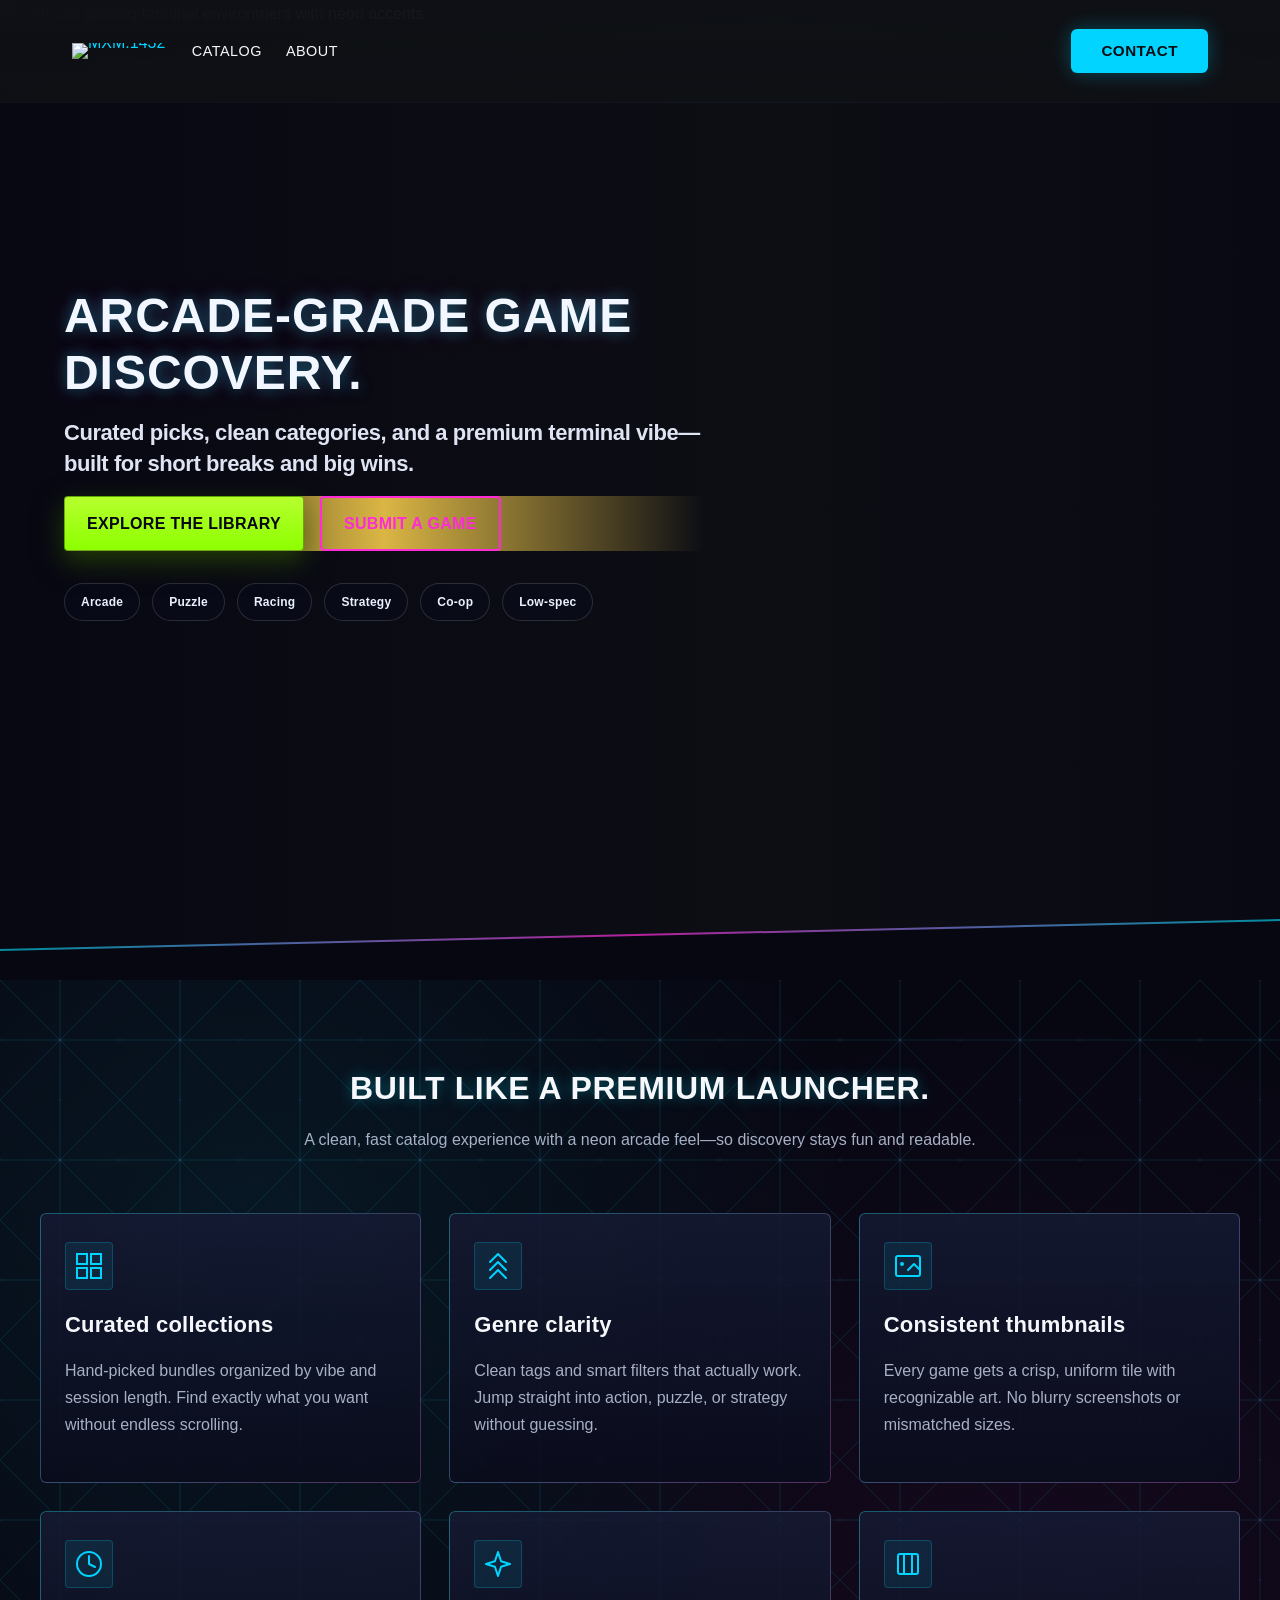
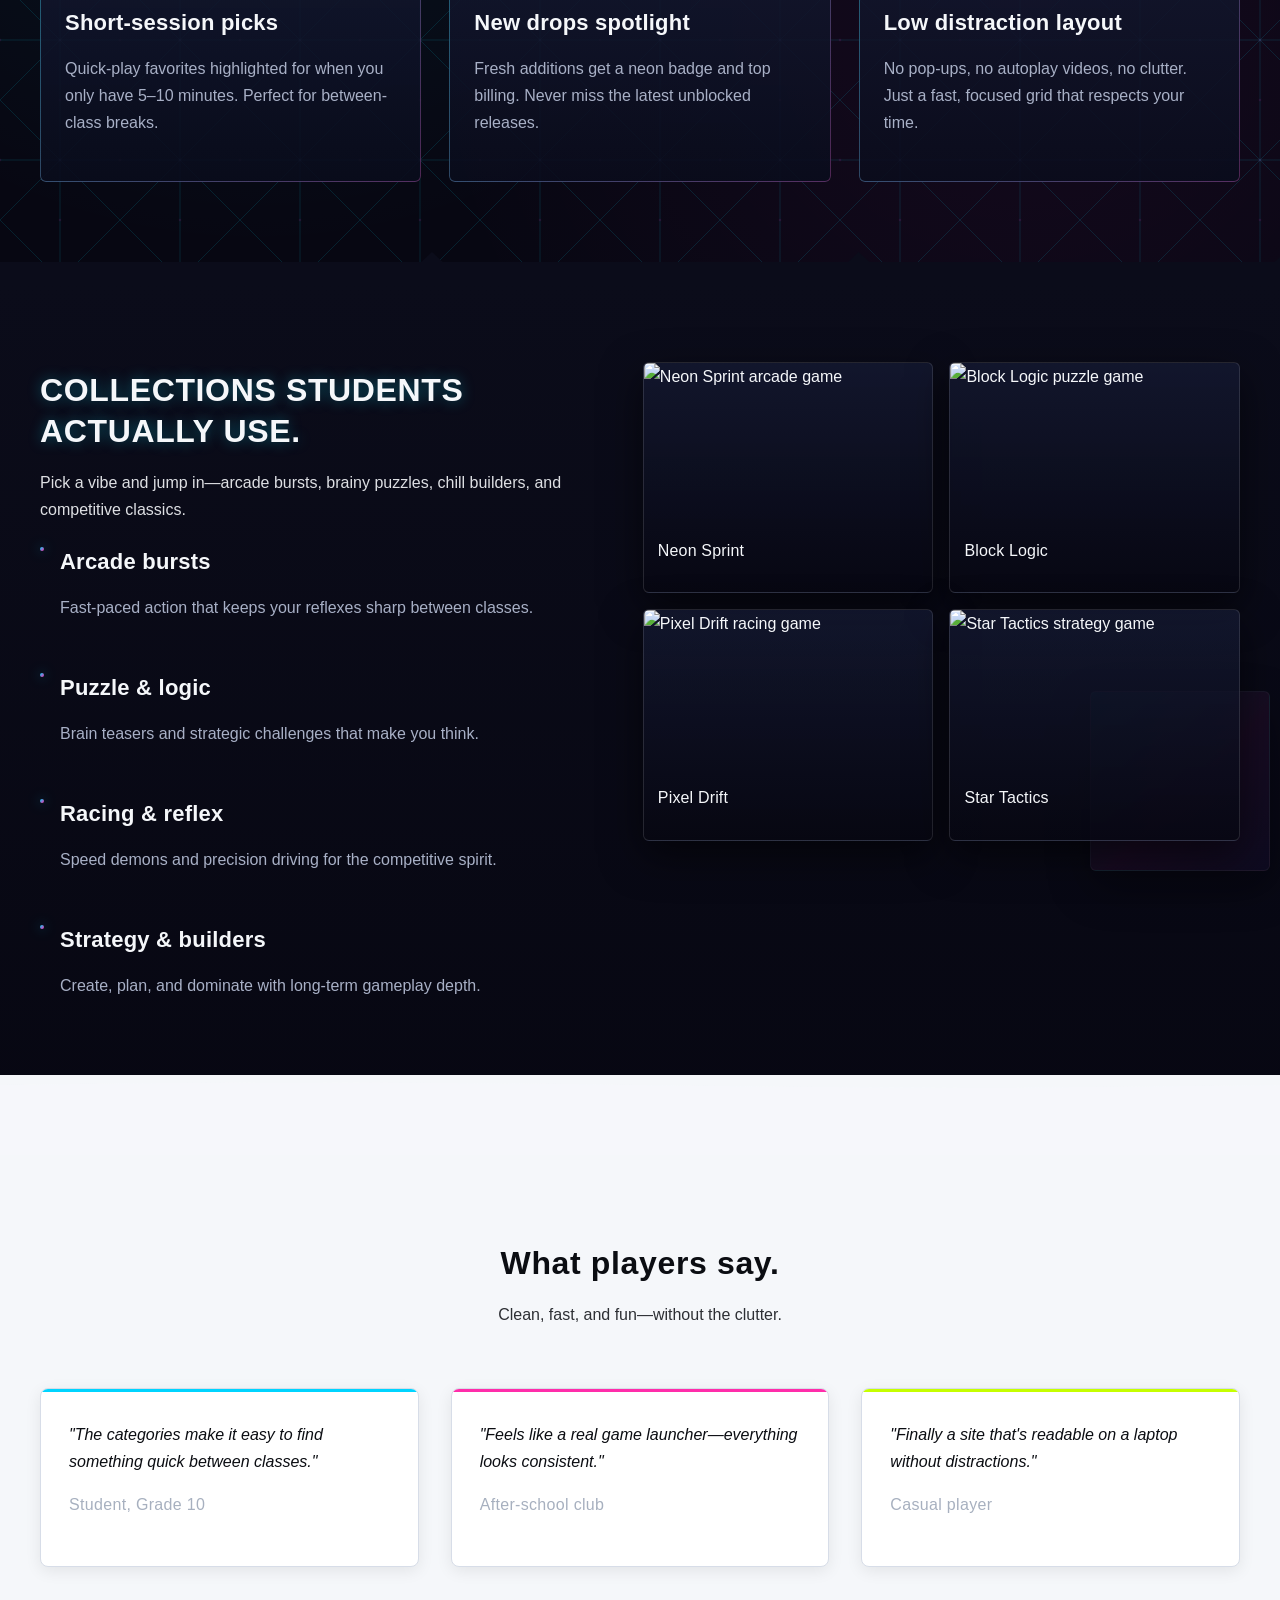
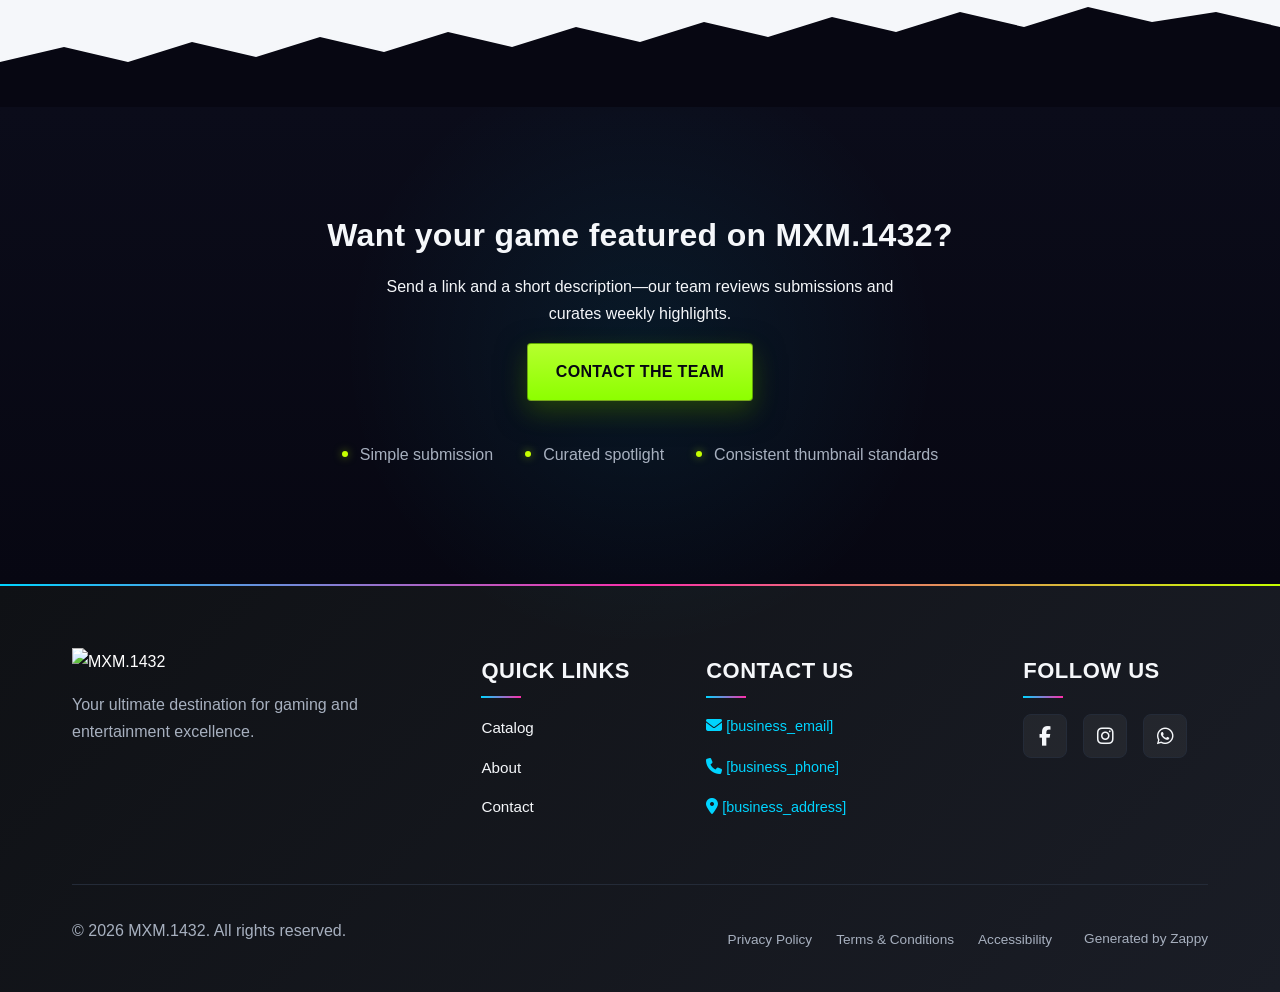
==== index.html @ d166d3c5 "Background sync: Progressive GitHub Sync" ====
<!DOCTYPE html>
<html lang="en" dir="ltr">
<head>
    <meta charset="UTF-8">
    <meta name="viewport" content="width=device-width, initial-scale=1.0">
    <meta name="robots" content="index, follow">
    <title>1000+ Unblocked Games for Students — MXM.1432</title>
    <meta name="description" content="Access 1000+ unblocked games at school with MXM.1432. Play instantly without restrictions. Perfect for students seeking entertainment during breaks.">
    <meta name="keywords" content="unblocked games, games for students, school games, federal student loans, students">
    
    <!-- Favicons -->
    <link rel="icon" type="image/x-icon" href="/assets/favicon.ico">
    <link rel="icon" type="image/png" sizes="16x16" href="/assets/favicon-16x16.png">
    <link rel="icon" type="image/png" sizes="32x32" href="/assets/favicon-32x32.png">
    <link rel="icon" type="image/png" sizes="48x48" href="/assets/favicon-48x48.png">
    <link rel="icon" type="image/png" sizes="192x192" href="/assets/favicon-192x192.png">
    <link rel="icon" type="image/png" sizes="512x512" href="/assets/favicon-512x512.png">
    <link rel="apple-touch-icon" href="/assets/apple-touch-icon.png">
    <!-- Zappy Analytics -->
<script>
(function() {
  'use strict';
  
  // Configuration
  var config = {
    websiteId: '45ce6a5c-c3c5-4c0c-b4a3-5d56dc00f430',
    apiUrl: 'https://api.zappy5.com/api/analytics/track',
    sessionDuration: 30 * 60 * 1000, // 30 minutes
    visitorDuration: 30 * 24 * 60 * 60 * 1000, // 30 days
    trackPageViews: true,
    trackClicks: true,
    trackFormSubmissions: true
  };
  
  // Generate or retrieve persistent visitor ID (30 days)
  function getVisitorId() {
    var visitorKey = 'zappy_visitor_' + config.websiteId;
    var visitor = null;
    
    try {
      visitor = localStorage.getItem(visitorKey);
      if (visitor) {
        var visitorData = JSON.parse(visitor);
        var now = Date.now();
        
        // Check if visitor ID is still valid (30 days)
        if (now - visitorData.created < config.visitorDuration) {
          // Update last seen timestamp
          visitorData.lastSeen = now;
          localStorage.setItem(visitorKey, JSON.stringify(visitorData));
          return visitorData.id;
        }
      }
    } catch (e) {
      console.warn('Zappy Analytics: LocalStorage not available');
    }
    
    // Generate new visitor ID
    var newVisitorId = 'zv_' + Date.now() + '_' + Math.random().toString(36).substr(2, 9);
    
    try {
      localStorage.setItem(visitorKey, JSON.stringify({
        id: newVisitorId,
        created: Date.now(),
        lastSeen: Date.now()
      }));
    } catch (e) {
      // Continue without local storage
    }
    
    return newVisitorId;
  }
  
  // Generate or retrieve session ID (30 minutes)
  function getSessionId() {
    var sessionKey = 'zappy_session_' + config.websiteId;
    var session = null;
    
    try {
      session = sessionStorage.getItem(sessionKey);
      if (session) {
        var sessionData = JSON.parse(session);
        var now = Date.now();
        
        // Check if session is still valid
        if (now - sessionData.timestamp < config.sessionDuration) {
          // Update timestamp
          sessionData.timestamp = now;
          sessionStorage.setItem(sessionKey, JSON.stringify(sessionData));
          return sessionData.id;
        }
      }
    } catch (e) {
      console.warn('Zappy Analytics: SessionStorage not available');
    }
    
    // Generate new session ID
    var newSessionId = 'zs_' + Date.now() + '_' + Math.random().toString(36).substr(2, 9);
    
    try {
      sessionStorage.setItem(sessionKey, JSON.stringify({
        id: newSessionId,
        timestamp: Date.now()
      }));
    } catch (e) {
      // Continue without session storage
    }
    
    return newSessionId;
  }
  
  var visitorId = getVisitorId();
  var sessionId = getSessionId();
  
  // Track an event
  function trackEvent(eventType, data) {
    data = data || {};
    
    var eventData = {
      website_id: config.websiteId,
      event_type: eventType,
      page_path: window.location.pathname,
      referrer: document.referrer || 'direct',
      visitor_id: visitorId,
      session_id: sessionId,
      metadata: data
    };
    
    // Use sendBeacon if available (better for page unload events)
    if (navigator.sendBeacon) {
      var blob = new Blob([JSON.stringify(eventData)], { type: 'application/json' });
      navigator.sendBeacon(config.apiUrl, blob);
    } else {
      // Fallback to fetch
      fetch(config.apiUrl, {
        method: 'POST',
        headers: {
          'Content-Type': 'application/json'
        },
        body: JSON.stringify(eventData),
        keepalive: true
      }).catch(function(error) {
        console.warn('Zappy Analytics: Failed to track event', error);
      });
    }
  }
  
  // Track page view
  if (config.trackPageViews) {
    trackEvent('pageview', {
      title: document.title,
      url: window.location.href
    });
  }
  
  // Track clicks on important elements
  if (config.trackClicks) {
    document.addEventListener('click', function(e) {
      var target = e.target;
      
      // Track button clicks (counted as actions)
      if (target.tagName === 'BUTTON' || target.closest('button')) {
        var button = target.tagName === 'BUTTON' ? target : target.closest('button');
        trackEvent('click', {
          element: 'button',
          text: button.textContent.trim().substring(0, 100),
          id: button.id || null,
          class: button.className || null
        });
      }
      
      // Track link clicks (navigation - not counted as actions)
      else if (target.tagName === 'A' || target.closest('a')) {
        var link = target.tagName === 'A' ? target : target.closest('a');
        trackEvent('navigation', {
          element: 'link',
          text: link.textContent.trim().substring(0, 100),
          href: link.href,
          external: link.hostname !== window.location.hostname
        });
      }
    }, true);
  }
  
  // Track form submissions
  if (config.trackFormSubmissions) {
    document.addEventListener('submit', function(e) {
      var form = e.target;
      
      trackEvent('form_submit', {
        form_id: form.id || null,
        form_name: form.name || null,
        form_action: form.action || null,
        form_method: form.method || 'GET'
      });
    }, true);
  }
  
  // Track time on page (send on page unload)
  var pageLoadTime = Date.now();
  
  window.addEventListener('beforeunload', function() {
    var timeOnPage = Math.floor((Date.now() - pageLoadTime) / 1000); // in seconds
    
    trackEvent('page_unload', {
      time_on_page: timeOnPage,
      page_path: window.location.pathname
    });
  });
  
  // Expose tracking function globally for custom events
  window.zappyAnalytics = {
    track: trackEvent,
    getVisitorId: function() { return visitorId; },
    getSessionId: function() { return sessionId; }
  };
  
})();
</script>
<!-- End Zappy Analytics -->
    <meta property="og:title" content="1000+ Unblocked Games for Students — MXM.1432">
  <meta property="og:description" content="Access 1000+ unblocked games at school with MXM.1432. Play instantly without restrictions. Perfect for students seeking entertainment during breaks.">
  <meta property="og:type" content="website">
  <meta property="og:locale" content="en_US">
  
  <meta name="twitter:card" content="summary_large_image">
  <meta name="twitter:title" content="1000+ Unblocked Games for Students — MXM.1432">
  <meta name="twitter:description" content="Access 1000+ unblocked games at school with MXM.1432. Play instantly without restrictions. Perfect for students seeking entertainment during breaks.">
  
  <link rel="stylesheet" href="https://cdnjs.cloudflare.com/ajax/libs/font-awesome/6.4.0/css/all.min.css">

    <!-- Favicons -->
    <link rel="icon" type="image/x-icon" href="/assets/favicon.ico">
    <link rel="icon" type="image/png" sizes="16x16" href="/assets/favicon-16x16.png">
    <link rel="icon" type="image/png" sizes="32x32" href="/assets/favicon-32x32.png">
    <link rel="icon" type="image/png" sizes="48x48" href="/assets/favicon-48x48.png">
    <link rel="icon" type="image/png" sizes="192x192" href="/assets/favicon-192x192.png">
    <link rel="icon" type="image/png" sizes="512x512" href="/assets/favicon-512x512.png">
    <link rel="apple-touch-icon" href="/assets/apple-touch-icon.png">
    <!-- Cookie Consent -->
    <link rel="stylesheet" href="https://cdn.jsdelivr.net/npm/vanilla-cookieconsent@3/dist/cookieconsent.css">
    <script src="https://cdn.jsdelivr.net/npm/vanilla-cookieconsent@3/dist/cookieconsent.umd.js"></script>
    <!-- Mickidum Accessibility Toolbar -->
    <script src="https://cdn.jsdelivr.net/gh/mickidum/acc_toolbar/acctoolbar/acctoolbar.min.js"></script>
    <link rel="stylesheet" href="/styles.css">

    <style id="zappy-dropdown-submenu-styles">
      /* ========== DESKTOP DROPDOWN SUBMENU STYLES ========== */
      /* Base styles for dropdown submenus - parent must be positioned */
      .nav-menu li:has(.sub-menu), nav li:has(.sub-menu), .navbar li:has(.sub-menu), #navMenu li:has(.sub-menu) { position: relative; }
      /* Submenu base - hidden by default */
      .nav-menu .sub-menu, nav .sub-menu, .navbar .sub-menu, #navMenu .sub-menu { display: block !important; position: absolute !important; top: 100%; left: 0; min-width: 220px; background: white; border-radius: 8px; box-shadow: 0 8px 25px rgba(0,0,0,0.15); padding: 8px 0; opacity: 0; visibility: hidden; transform: translateY(10px); transition: all 0.3s ease; z-index: 1000; list-style: none; pointer-events: none; }
      /* CRITICAL: Desktop hover styles to show dropdown */
      .nav-menu li:hover > .sub-menu, nav li:hover > .sub-menu, .navbar li:hover > .sub-menu, #navMenu li:hover > .sub-menu { opacity: 1 !important; visibility: visible !important; transform: translateY(0) !important; pointer-events: auto !important; }
      /* Submenu item styling */
      .sub-menu li { list-style: none; margin: 0; padding: 0; }
      .sub-menu a { display: block !important; padding: 10px 16px !important; color: #333 !important; font-weight: 500; text-decoration: none; white-space: nowrap; transition: background-color 0.2s; }
      .sub-menu a:hover { background-color: #f5f5f5; }
      /* RTL (Hebrew/Arabic) dropdown positioning */
      [dir="rtl"] .nav-menu .sub-menu, [dir="rtl"] nav .sub-menu, [dir="rtl"] .navbar .sub-menu, html[lang="he"] .nav-menu .sub-menu, html[lang="he"] nav .sub-menu, html[lang="he"] .navbar .sub-menu, html[lang="ar"] .nav-menu .sub-menu, html[lang="ar"] nav .sub-menu, html[lang="ar"] .navbar .sub-menu { left: auto !important; right: 0 !important; }
      /* Hide empty dropdown menus */
      .sub-menu:empty, .sub-menu:not(:has(li:not(.zappy-hidden-menu-item))), .sub-menu:not(:has(li)) { display: none !important; opacity: 0 !important; visibility: hidden !important; pointer-events: none !important; }
      /* Desktop: show submenu on Menu Group hover */
      li:has(.menu-group-title):hover > .sub-menu { opacity: 1 !important; visibility: visible !important; transform: translateY(0) !important; pointer-events: auto !important; }
      /* Menu Group title styling */
      .nav-menu > li > .menu-group-title, #navMenu > li > .menu-group-title { display: inline-block; padding: 0.5rem 1rem; cursor: default; user-select: none; }
      
      /* ========== MOBILE SUBMENU STYLES ========== */
      @media (max-width: 768px) {
        .nav-menu .sub-menu, nav .sub-menu, .navbar .sub-menu, #navMenu .sub-menu { position: static !important; transform: none !important; box-shadow: none !important; background: transparent !important; max-height: 0; overflow: hidden; opacity: 0; visibility: hidden; transition: max-height 0.3s ease, opacity 0.3s ease; padding: 0 !important; border-radius: 0 !important; }
        .sub-menu.mobile-expanded { max-height: 500px !important; opacity: 1 !important; visibility: visible !important; padding: 8px 0 8px 16px !important; }
        [dir="rtl"] .sub-menu.mobile-expanded, html[lang="he"] .sub-menu.mobile-expanded { padding: 8px 16px 8px 0 !important; }
        /* Disable hover behavior on mobile */
        .nav-menu li:hover > .sub-menu, nav li:hover > .sub-menu, .navbar li:hover > .sub-menu, #navMenu li:hover > .sub-menu { opacity: 0; visibility: hidden; pointer-events: none; }
        .nav-menu li > .sub-menu.mobile-expanded, nav li > .sub-menu.mobile-expanded, .navbar li > .sub-menu.mobile-expanded, #navMenu li > .sub-menu.mobile-expanded { opacity: 1 !important; visibility: visible !important; pointer-events: auto !important; }
        .nav-menu li:has(.sub-menu), nav li:has(.sub-menu), .navbar li:has(.sub-menu), #navMenu li:has(.sub-menu) { display: flex !important; flex-wrap: wrap !important; align-items: center !important; position: relative !important; min-height: 44px !important; }
        .nav-menu li:has(.sub-menu) > a, nav li:has(.sub-menu) > a, .navbar li:has(.sub-menu) > a, #navMenu li:has(.sub-menu) > a { flex: 1 !important; min-width: 0 !important; }
        .nav-menu li:has(.sub-menu) > .menu-group-title, nav li:has(.sub-menu) > .menu-group-title, .navbar li:has(.sub-menu) > .menu-group-title, #navMenu li:has(.sub-menu) > .menu-group-title { flex: 1 !important; min-width: 0 !important; padding: 0 !important; line-height: inherit !important; }
        .nav-menu li:has(.sub-menu) > .sub-menu, nav li:has(.sub-menu) > .sub-menu, .navbar li:has(.sub-menu) > .sub-menu, #navMenu li:has(.sub-menu) > .sub-menu { flex-basis: 100% !important; width: 100% !important; }
        .nav-menu li:has(.sub-menu) > a [class*="chevron"], .nav-menu li:has(.sub-menu) > a [class*="arrow"], .nav-menu li:has(.sub-menu) > a .fa-chevron-down, .nav-menu li:has(.sub-menu) > a .fa-angle-down, nav li:has(.sub-menu) > a [class*="chevron"], nav li:has(.sub-menu) > a [class*="arrow"], #navMenu li:has(.sub-menu) > a [class*="chevron"], #navMenu li:has(.sub-menu) > a [class*="arrow"] { display: none !important; visibility: hidden !important; }
        .mobile-submenu-toggle { display: flex !important; align-items: center !important; justify-content: center !important; width: 44px !important; height: auto !important; background: transparent !important; border: none !important; cursor: pointer !important; color: var(--text-dark) !important; position: static !important; flex-shrink: 0 !important; align-self: stretch !important; z-index: 2 !important; padding: 0 !important; margin: 0 !important; }
        .mobile-submenu-toggle::after { content: '' !important; width: 0 !important; height: 0 !important; border-left: 6px solid transparent !important; border-right: 6px solid transparent !important; border-top: 7px solid currentColor !important; transition: transform 0.3s ease !important; }
        .mobile-submenu-toggle.expanded::after { transform: rotate(180deg) !important; }
        .sub-menu a { padding: 10px 0 !important; display: block !important; color: var(--text-dark) !important; }
        .navbar .sub-menu li a, nav.navbar .sub-menu li a, .zappy-products-dropdown .sub-menu a { color: var(--text-dark) !important; }
      }
      @media (min-width: 769px) { .mobile-submenu-toggle { display: none !important; } }
    </style>

    <style id="zappy-widget-visibility">
      #mic-access-tool-general-button, .mic-access-tool-general-button,
      #mic-init-access-tool .mic-access-tool-general-button, #mic-init-access-tool #mic-access-tool-general-button,
      ._access-icon, #mic-access-tool-box, .mic-access-tool-box,
      #mic-init-access-tool #mic-access-tool-box, div[id*="mic-access-tool-box"], ._access-menu {
        display: none !important; visibility: hidden !important; opacity: 0 !important; pointer-events: none !important;
      }
    </style>
</head>
<body>

  <nav class="navbar">
  <button class="mobile-toggle" id="mobileToggle" aria-label="Menu">
    <svg class="hamburger-icon" width="24" height="24" viewbox="0 0 24 24" fill="none">
      <path d="M3 12h18M3 6h18M3 18h18" stroke="currentColor" stroke-width="2" stroke-linecap="round"></path>
    </svg>
    <svg class="close-icon" width="24" height="24" viewbox="0 0 24 24" fill="none" style="display:none;">
      <path d="M18 6L6 18M6 6l12 12" stroke="currentColor" stroke-width="2" stroke-linecap="round"></path>
    </svg>
  </button>
  
  <button class="phone-header-btn" aria-label="Call">
    <svg width="20" height="20" viewbox="0 0 24 24" fill="currentColor">
      <path d="M22 16.92v3a2 2 0 0 1-2.18 2 19.79 19.79 0 0 1-8.63-3.07 19.5 19.5 0 0 1-6-6 19.79 19.79 0 0 1-3.07-8.67A2 2 0 0 1 4.11 2h3a2 2 0 0 1 2 1.72 12.84 12.84 0 0 0 .7 2.81 2 2 0 0 1-.45 2.11L8.09 9.91a16 16 0 0 0 6 6l1.27-1.27a2 2 0 0 1 2.11-.45 12.84 12.84 0 0 0 2.81.7A2 2 0 0 1 22 16.92z"></path>
    </svg>
  </button>
  
  <div class="nav-container">
    <div class="nav-brand">
      <a href="/" class="logo-link">
        <img src="/assets/mxm-1432-gaming-entertainment-logo.webp" alt="MXM.1432" class="logo">
      </a>
    </div>
    
    <ul class="nav-menu" id="navMenu"><li><a href="/catalog">Catalog</a></li><li><a href="/about">About</a></li></ul>
    
    <div class="nav-cta-container">
      <a href="/contact" class="nav-cta-btn">Contact</a>
    </div>
  </div>
</nav>
  
  <main>
    <section class="home-hero-section" data-layout-spec="Home-hero" data-hero-type="fullscreen-scrim">
  <div class="home-hero-section__bg-wrapper">
    <img data-hero-bg="true" data-placeholder="home-hero-bg" data-context="Cinematic near-black gaming room with neon terminal glow, subtle floating particles, depth-of-field blur, premium game launcher aesthetic, cyan and magenta accent lighting, moody atmospheric lighting, professional photography, high-end gaming setup in background" data-preserve-bg="0" width="1920" height="1080" src="/assets/site-home-hero-bg.webp" alt="Premium gaming terminal environment with neon accents" class="home-hero-section__bg-image">
    <div class="home-hero-section__scrim" aria-hidden="true"></div>
  </div>
  
  <div class="home-hero-section__content-wrapper">
    <div class="home-hero-section__overlay-group">
      <h1 class="home-hero-section__title">Arcade-grade game discovery.</h1>
      <h3 class="home-hero-section__subtitle">Curated picks, clean categories, and a premium terminal vibe—built for short breaks and big wins.</h3>
      
      <div class="home-hero-section__cta-row">
        <a href="/catalog" class="home-hero-section__btn home-hero-section__btn--primary">Explore the Library</a>
        <a href="/contact" class="home-hero-section__btn home-hero-section__btn--secondary">Submit a Game</a>
      </div>
      
      <div class="home-hero-section__chips-row">
        <span class="home-hero-section__chip">Arcade</span>
        <span class="home-hero-section__chip">Puzzle</span>
        <span class="home-hero-section__chip">Racing</span>
        <span class="home-hero-section__chip">Strategy</span>
        <span class="home-hero-section__chip">Co-op</span>
        <span class="home-hero-section__chip">Low-spec</span>
      </div>
    </div>
  </div>
  
  <div class="home-hero-section__divider-wrapper">
    <svg data-no-icon-edit="true" aria-hidden="true" viewbox="0 0 1200 80" preserveaspectratio="none" xmlns="http://www.w3.org/2000/svg">
      <defs>
        <linearGradient id="home-hero-scanline-gradient" x1="0%" y1="0%" x2="100%" y2="0%">
          <stop offset="0%" style="stop-color:#00E5FF;stop-opacity:0.6"></stop>
          <stop offset="50%" style="stop-color:#FF2BD6;stop-opacity:0.7"></stop>
          <stop offset="100%" style="stop-color:#00E5FF;stop-opacity:0.6"></stop>
        </linearGradient>
      </defs>
      <path d="M0,80 L0,50 L1200,20 L1200,80 Z" fill="#070712"></path>
      <path d="M0,50 L1200,20" stroke="url(#home-hero-scanline-gradient)" stroke-width="2" fill="#070712"></path>
    </svg>
  </div>
</section>

<section class="home-features-section" data-layout-spec="Home-features">
  <div class="home-features-container">
    <div class="home-features-intro">
      <h2>Built like a premium launcher.</h2>
      <p>A clean, fast catalog experience with a neon arcade feel—so discovery stays fun and readable.</p>
    </div>
    <div class="home-features-grid">
      <article class="home-features-card">
        <div class="home-features-icon-wrapper">
          <svg data-element-type="icon" data-icon-type="svg" width="32" height="32" viewbox="0 0 32 32" fill="none" xmlns="http://www.w3.org/2000/svg">
            <rect x="4" y="4" width="10" height="10" stroke="currentColor" stroke-width="2" fill="none"></rect>
            <rect x="18" y="4" width="10" height="10" stroke="currentColor" stroke-width="2" fill="none"></rect>
            <rect x="4" y="18" width="10" height="10" stroke="currentColor" stroke-width="2" fill="none"></rect>
            <rect x="18" y="18" width="10" height="10" stroke="currentColor" stroke-width="2" fill="none"></rect>
          </svg>
        </div>
        <h3>Curated collections</h3>
        <p>Hand-picked bundles organized by vibe and session length. Find exactly what you want without endless scrolling.</p>
      </article>
      <article class="home-features-card">
        <div class="home-features-icon-wrapper">
          <svg data-element-type="icon" data-icon-type="svg" width="32" height="32" viewbox="0 0 32 32" fill="none" xmlns="http://www.w3.org/2000/svg">
            <path d="M8 12L16 4L24 12" stroke="currentColor" stroke-width="2" stroke-linecap="round" stroke-linejoin="round" fill="none"></path>
            <path d="M8 20L16 12L24 20" stroke="currentColor" stroke-width="2" stroke-linecap="round" stroke-linejoin="round" fill="none"></path>
            <path d="M8 28L16 20L24 28" stroke="currentColor" stroke-width="2" stroke-linecap="round" stroke-linejoin="round" fill="none"></path>
          </svg>
        </div>
        <h3>Genre clarity</h3>
        <p>Clean tags and smart filters that actually work. Jump straight into action, puzzle, or strategy without guessing.</p>
      </article>
      <article class="home-features-card">
        <div class="home-features-icon-wrapper">
          <svg data-element-type="icon" data-icon-type="svg" width="32" height="32" viewbox="0 0 32 32" fill="none" xmlns="http://www.w3.org/2000/svg">
            <rect x="4" y="6" width="24" height="20" rx="2" stroke="currentColor" stroke-width="2" fill="none"></rect>
            <circle cx="10" cy="14" r="2" fill="currentColor"></circle>
            <path d="M28 20L22 14L16 20" stroke="currentColor" stroke-width="2" stroke-linecap="round" stroke-linejoin="round" fill="none"></path>
          </svg>
        </div>
        <h3>Consistent thumbnails</h3>
        <p>Every game gets a crisp, uniform tile with recognizable art. No blurry screenshots or mismatched sizes.</p>
      </article>
      <article class="home-features-card">
        <div class="home-features-icon-wrapper">
          <svg data-element-type="icon" data-icon-type="svg" width="32" height="32" viewbox="0 0 32 32" fill="none" xmlns="http://www.w3.org/2000/svg">
            <circle cx="16" cy="16" r="12" stroke="currentColor" stroke-width="2" fill="none"></circle>
            <path d="M16 8V16L22 19" stroke="currentColor" stroke-width="2" stroke-linecap="round" stroke-linejoin="round"></path>
          </svg>
        </div>
        <h3>Short-session picks</h3>
        <p>Quick-play favorites highlighted for when you only have 5–10 minutes. Perfect for between-class breaks.</p>
      </article>
      <article class="home-features-card">
        <div class="home-features-icon-wrapper">
          <svg data-element-type="icon" data-icon-type="svg" width="32" height="32" viewbox="0 0 32 32" fill="none" xmlns="http://www.w3.org/2000/svg">
            <path d="M16 4L19.09 13.26L28 16L19.09 18.74L16 28L12.91 18.74L4 16L12.91 13.26L16 4Z" stroke="currentColor" stroke-width="2" stroke-linejoin="round" fill="none"></path>
          </svg>
        </div>
        <h3>New drops spotlight</h3>
        <p>Fresh additions get a neon badge and top billing. Never miss the latest unblocked releases.</p>
      </article>
      <article class="home-features-card">
        <div class="home-features-icon-wrapper">
          <svg data-element-type="icon" data-icon-type="svg" width="32" height="32" viewbox="0 0 32 32" fill="none" xmlns="http://www.w3.org/2000/svg">
            <rect x="6" y="6" width="20" height="20" rx="2" stroke="currentColor" stroke-width="2" fill="none"></rect>
            <path d="M12 6V26" stroke="currentColor" stroke-width="2"></path>
            <path d="M20 6V26" stroke="currentColor" stroke-width="2"></path>
          </svg>
        </div>
        <h3>Low distraction layout</h3>
        <p>No pop-ups, no autoplay videos, no clutter. Just a fast, focused grid that respects your time.</p>
      </article>
    </div>
  </div>
  <div class="home-features-divider-wrapper">
    <svg data-no-icon-edit="true" aria-hidden="true" viewbox="0 0 1200 40" preserveaspectratio="none" xmlns="http://www.w3.org/2000/svg">
      <path d="M0,40 L0,20 L395,20 L405,10 L415,20 L795,20 L805,10 L815,20 L1195,20 L1200,15 L1200,40 Z" fill="#0B0C1A"></path>
    </svg>
  </div>
</section>

<section class="home-showcase-section" data-layout-spec="Home-showcase">
  <div class="showcase-container">
    <div class="showcase-content">
      <h2>Collections students actually use.</h2>
      <p class="showcase-intro">Pick a vibe and jump in—arcade bursts, brainy puzzles, chill builders, and competitive classics.</p>
      
      <div class="category-list">
        <div class="category-item">
          <h3>Arcade bursts</h3>
          <p>Fast-paced action that keeps your reflexes sharp between classes.</p>
        </div>
        <div class="category-item">
          <h3>Puzzle &amp; logic</h3>
          <p>Brain teasers and strategic challenges that make you think.</p>
        </div>
        <div class="category-item">
          <h3>Racing &amp; reflex</h3>
          <p>Speed demons and precision driving for the competitive spirit.</p>
        </div>
        <div class="category-item">
          <h3>Strategy &amp; builders</h3>
          <p>Create, plan, and dominate with long-term gameplay depth.</p>
        </div>
      </div>
    </div>
    
    <div class="showcase-media">
      <div class="game-grid">
        <div class="game-tile">
          <img data-placeholder="home-showcase-image-1" data-context="Vibrant neon arcade game screenshot with bright cyan and magenta colors, fast-paced action scene with glowing trails and particle effects, futuristic gaming aesthetic for students" width="600" height="338" src="/assets/site-home-showcase-image-1.webp" alt="Neon Sprint arcade game">
          <p class="game-caption">Neon Sprint</p>
        </div>
        <div class="game-tile">
          <img data-placeholder="home-showcase-image-2" data-context="Colorful puzzle game interface with geometric blocks and glowing edges, clean minimal design with bright neon accents, logic-based gaming screenshot for students" width="600" height="338" src="/assets/site-home-showcase-image-2.webp" alt="Block Logic puzzle game">
          <p class="game-caption">Block Logic</p>
        </div>
        <div class="game-tile">
          <img data-placeholder="home-showcase-image-3" data-context="High-speed racing game with pixelated retro aesthetic, neon track with motion blur effects, futuristic vehicles with glowing trails for student gamers" width="600" height="338" src="/assets/site-home-showcase-image-3.webp" alt="Pixel Drift racing game">
          <p class="game-caption">Pixel Drift</p>
        </div>
        <div class="game-tile">
          <img data-placeholder="home-showcase-image-4" data-context="Space strategy game with glowing star map interface, tactical grid with neon highlights, sci-fi command center aesthetic for student strategy gamers" width="600" height="338" src="/assets/site-home-showcase-image-4.webp" alt="Star Tactics strategy game">
          <p class="game-caption">Star Tactics</p>
        </div>
      </div>
      <div class="backplate-tile"></div>
    </div>
  </div>
  
  <div class="showcase-divider-wrapper">
    <svg data-no-icon-edit="true" aria-hidden="true" viewbox="0 0 1200 80" preserveaspectratio="none" xmlns="http://www.w3.org/2000/svg">
      <defs>
        <linearGradient id="showcase-divider-gradient" x1="0%" y1="0%" x2="0%" y2="100%">
          <stop offset="0%" style="stop-color:#0B0C1A;stop-opacity:1"></stop>
          <stop offset="100%" style="stop-color:#F5F7FA;stop-opacity:1"></stop>
        </linearGradient>
      </defs>
      <path d="M0,80 L0,0 L1200,0 L1200,80 Z" fill="var(--bg-light)"></path>
      <path d="M0,80 L0,10 Q300,5 600,10 T1200,10 L1200,80 Z" fill="var(--bg-light)" opacity="0.15"></path>
    </svg>
  </div>
</section>

<section class="home-testimonials-section" data-layout-spec="Home-testimonials">
  <div class="home-testimonials-container">
    <div class="home-testimonials-header">
      <h2>What players say.</h2>
      <p>Clean, fast, and fun—without the clutter.</p>
    </div>
    <div class="home-testimonials-grid">
      <div class="home-testimonials-card">
        <div class="home-testimonials-card-accent"></div>
        <p class="home-testimonials-quote">"The categories make it easy to find something quick between classes."</p>
        <p class="home-testimonials-attribution">Student, Grade 10</p>
      </div>
      <div class="home-testimonials-card">
        <div class="home-testimonials-card-accent"></div>
        <p class="home-testimonials-quote">"Feels like a real game launcher—everything looks consistent."</p>
        <p class="home-testimonials-attribution">After-school club</p>
      </div>
      <div class="home-testimonials-card">
        <div class="home-testimonials-card-accent"></div>
        <p class="home-testimonials-quote">"Finally a site that's readable on a laptop without distractions."</p>
        <p class="home-testimonials-attribution">Casual player</p>
      </div>
    </div>
  </div>
  <div class="home-testimonials-divider-wrapper">
    <svg data-no-icon-edit="true" aria-hidden="true" viewbox="0 0 1200 100" preserveaspectratio="none" xmlns="http://www.w3.org/2000/svg">
      <path d="M0,100 L0,55 L60,40 L120,55 L180,35 L240,50 L300,30 L360,45 L420,25 L480,40 L540,20 L600,35 L660,15 L720,30 L780,10 L840,25 L900,5 L960,20 L1020,0 L1080,15 L1140,5 L1200,20 L1200,100 Z" fill="#070712"></path>
    </svg>
  </div>
</section>

<section class="home-cta-section" data-layout-spec="Home-cta">
  <div class="home-cta-container">
    <div class="home-cta-content">
      <h2 class="home-cta-title">Want your game featured on MXM.1432?</h2>
      <p class="home-cta-description">Send a link and a short description—our team reviews submissions and curates weekly highlights.</p>
      <a href="/contact" class="home-cta-button btn-primary">Contact the Team</a>
      <div class="home-cta-trust">
        <p class="home-cta-trust-item">Simple submission</p>
        <p class="home-cta-trust-item">Curated spotlight</p>
        <p class="home-cta-trust-item">Consistent thumbnail standards</p>
      </div>
    </div>
    <div class="home-cta-glow" aria-hidden="true"></div>
  </div>
</section>
  </main>
  
  <footer class="site-footer">
  <div class="footer-container">
    <div class="footer-top">
      <div class="footer-column footer-brand">
        <img src="/assets/mxm-1432-gaming-entertainment-logo.webp" alt="MXM.1432" class="logo">
        <p class="footer-tagline">Your ultimate destination for gaming and entertainment excellence.</p>
      </div>
      
      <div class="footer-column footer-links">
        <h3 class="footer-heading">Quick Links</h3>
        <ul class="footer-nav">
          <li><a href="/catalog">Catalog</a></li>
          <li><a href="/about">About</a></li>
          <li><a href="/contact">Contact</a></li>
        </ul>
      </div>
      
      <div class="footer-column footer-contact">
        <h3 class="footer-heading">Contact Us</h3>
        <ul class="contact-list">
          <li><a href="/"><i class="fas fa-envelope"></i> <span>[business_email]</span></a></li>
          <li><a href="/"><i class="fas fa-phone"></i> <span>[business_phone]</span></a></li>
          <li><a href="/"><i class="fas fa-map-marker-alt"></i> <span>[business_address]</span></a></li>
        </ul>
      </div>
      
      <div class="footer-column footer-social">
        <h3 class="footer-heading">Follow Us</h3>
        <div class="social-links">
          <a href="[facebook_handle]" aria-label="Facebook"><i class="fab fa-facebook-f"></i></a>
          <a href="[instagram_handle]" aria-label="Instagram"><i class="fab fa-instagram"></i></a>
          <a href="[whatsapp_handle]" aria-label="WhatsApp"><i class="fab fa-whatsapp"></i></a>
        </div>
      </div>
    </div>
    
    <div class="footer-bottom">
      <div class="footer-bottom-left">
        <p class="copyright">© 2026 MXM.1432. All rights reserved.</p>
      </div>
      <div class="footer-bottom-right">
        <ul class="legal-links">
          <li><a href="/privacy">Privacy Policy</a></li>
          <li><a href="/terms">Terms &amp; Conditions</a></li>
          <li><a href="/accessibility">Accessibility</a></li>
        </ul>
        <a href="https://zappy5.com" target="_blank" class="zappy-attribution">Generated by Zappy</a>
      </div>
    </div>
  </div>
</footer>
  
  <a href="https://wa.me/[whatsapp_handle]" class="whatsapp-float" aria-label="WhatsApp">
    <i class="fab fa-whatsapp"></i>
  </a>
  
  <div data-integration="accessibility:toolbar"></div>

    <script src="/script.js"></script>

    <script id="zappy-mobile-submenu-script">
    (function() {
      function initMobileSubmenuToggles() {
        if (window.innerWidth > 768) {
          document.querySelectorAll('.mobile-submenu-toggle').forEach(function(btn) { btn.remove(); });
          document.querySelectorAll('.sub-menu.mobile-expanded').forEach(function(menu) { menu.classList.remove('mobile-expanded'); });
          return;
        }
        var items = document.querySelectorAll('.nav-menu li:has(.sub-menu), nav li:has(.sub-menu), .navbar li:has(.sub-menu), #navMenu li:has(.sub-menu)');
        items.forEach(function(li) {
          if (li.querySelector('.mobile-submenu-toggle')) return;
          var submenu = li.querySelector('.sub-menu');
          var parentLink = li.querySelector(':scope > a');
          if (!submenu || !parentLink) return;
          var toggleBtn = document.createElement('button');
          toggleBtn.className = 'mobile-submenu-toggle';
          toggleBtn.setAttribute('aria-label', 'Toggle submenu');
          toggleBtn.setAttribute('type', 'button');
          parentLink.insertAdjacentElement('afterend', toggleBtn);
          toggleBtn.addEventListener('click', function(e) {
            e.preventDefault(); e.stopPropagation();
            document.querySelectorAll('.sub-menu.mobile-expanded').forEach(function(menu) {
              if (menu !== submenu) { menu.classList.remove('mobile-expanded'); var t = menu.parentElement.querySelector('.mobile-submenu-toggle'); if(t) t.classList.remove('expanded'); }
            });
            submenu.classList.toggle('mobile-expanded');
            toggleBtn.classList.toggle('expanded');
          });
        });
      }
      if (document.readyState === 'loading') { document.addEventListener('DOMContentLoaded', initMobileSubmenuToggles); }
      else { initMobileSubmenuToggles(); }
      var resizeTimer; window.addEventListener('resize', function() { clearTimeout(resizeTimer); resizeTimer = setTimeout(initMobileSubmenuToggles, 250); });
      // Re-initialize when mobile menu becomes visible (MutationObserver)
      var observer = new MutationObserver(function(mutations) {
        mutations.forEach(function(mutation) {
          if (mutation.type === 'attributes') {
            var target = mutation.target;
            if (target.classList && (target.classList.contains('active') || target.classList.contains('open'))) {
              setTimeout(initMobileSubmenuToggles, 100);
            }
          }
        });
      });
      setTimeout(function() {
        document.querySelectorAll('.mobile-menu, .nav-menu, #navMenu, nav').forEach(function(menu) {
          observer.observe(menu, { attributes: true, attributeFilter: ['class', 'style'] });
        });
      }, 500);
    })();
    </script>

    <script id="zappy-navbar-scroll-effect">
    (function(){
      var nb=document.querySelector('nav.navbar,.navbar:not(.zappy-catalog-menu)');
      var cm=document.querySelector('.zappy-catalog-menu,#zappy-catalog-menu');
      if(!nb)return;
      var fb='rgba(15,17,21,0.85)';
      var th=60;
      var rs=getComputedStyle(document.documentElement);
      var td=rs.getPropertyValue('--text-dark').trim()||'#1a1a1a';
      var tl=rs.getPropertyValue('--text-light').trim()||'#ffffff';
      var st=false?td:tl;
      nb.style.transition='background 0.3s ease,backdrop-filter 0.3s ease,-webkit-backdrop-filter 0.3s ease,box-shadow 0.3s ease';
      if(cm)cm.style.transition='background 0.3s ease,backdrop-filter 0.3s ease,-webkit-backdrop-filter 0.3s ease';
      var neSel='a,.navbar-brand,.navbar-brand a,.dropdown-toggle,.mobile-toggle,.phone-header-btn,.mobile-hamburger-btn,.mobile-close-btn,.mobile-submenu-toggle,.nav-link';
      var skipCls=['cart-link','login-link','nav-search-toggle','search-toggle'];
      function sTC(c,clr){var els=c.querySelectorAll(neSel);for(var i=0;i<els.length;i++){var sk=false;for(var j=0;j<skipCls.length;j++){if(els[i].classList.contains(skipCls[j])){sk=true;break;}}if(!sk)els[i].style.setProperty('color',clr,'important');}}
      function cTC(c){var els=c.querySelectorAll(neSel);for(var i=0;i<els.length;i++)els[i].style.removeProperty('color');}
      function applyScrolled(){
        nb.classList.add('scrolled');nb.style.setProperty('--frosted-text',st);
        nb.style.setProperty('background-image','none','important');
        nb.style.backdropFilter='blur(12px)';nb.style.webkitBackdropFilter='blur(12px)';nb.style.boxShadow='0 2px 16px rgba(0,0,0,0.12)';
        sTC(nb,st);
        if(window.innerWidth>768){nb.style.setProperty('background-color',fb,'important');}
        if(cm){cm.classList.add('scrolled');cm.style.setProperty('background',fb,'important');cm.style.setProperty('backdrop-filter','blur(12px)','important');cm.style.setProperty('-webkit-backdrop-filter','blur(12px)','important');sTC(cm,st);}
      }
      function onS(){
        if(window.innerWidth<=768){nb.classList.remove('scrolled');cTC(nb);if(cm){cm.classList.remove('scrolled');cTC(cm);}return;}
        var y=window.scrollY||window.pageYOffset;
        if(y>th){
          nb.classList.add('scrolled');nb.style.setProperty('background-color',fb,'important');nb.style.setProperty('background-image','none','important');
          nb.style.setProperty('--frosted-text',st);nb.style.backdropFilter='blur(12px)';nb.style.webkitBackdropFilter='blur(12px)';nb.style.boxShadow='0 2px 16px rgba(0,0,0,0.12)';
          sTC(nb,st);
          if(cm){cm.classList.add('scrolled');cm.style.setProperty('background',fb,'important');cm.style.setProperty('backdrop-filter','blur(12px)','important');cm.style.setProperty('-webkit-backdrop-filter','blur(12px)','important');sTC(cm,st);}
        }else{
          nb.classList.remove('scrolled');nb.style.setProperty('background-color','transparent','important');nb.style.removeProperty('background-image');
          nb.style.removeProperty('--frosted-text');nb.style.backdropFilter='none';nb.style.webkitBackdropFilter='none';nb.style.boxShadow='none';
          cTC(nb);
          if(cm){cm.classList.remove('scrolled');cm.style.setProperty('background','transparent','important');cm.style.setProperty('backdrop-filter','none','important');cm.style.setProperty('-webkit-backdrop-filter','none','important');cTC(cm);}
        }
      }
      function sLum(rv,gv,bv){rv/=255;gv/=255;bv/=255;rv=rv<=0.03928?rv/12.92:Math.pow((rv+0.055)/1.055,2.4);gv=gv<=0.03928?gv/12.92:Math.pow((gv+0.055)/1.055,2.4);bv=bv<=0.03928?bv/12.92:Math.pow((bv+0.055)/1.055,2.4);return 0.2126*rv+0.7152*gv+0.0722*bv;}
      window.addEventListener('scroll',onS,{passive:true});
      window.addEventListener('resize',onS,{passive:true});
      onS();
      var heroEl=document.querySelector('section[class*="hero"],[data-hero-type],main>section:first-child');
      var hasDH=false;
      if(heroEl){var hCs=getComputedStyle(heroEl);var hBI=hCs.backgroundImage;if(hBI&&hBI!=='none'){if(hBI.indexOf('url(')!==-1){var hM2=hCs.backgroundColor.match(/\d+/g);if(hM2&&hM2.length>=3){hasDH=sLum(parseInt(hM2[0]),parseInt(hM2[1]),parseInt(hM2[2]))<0.4;}else{hasDH=true;}}else if(hBI.indexOf('gradient')!==-1){var cM=hBI.match(/rgba?\(\s*(\d+)\s*,\s*(\d+)\s*,\s*(\d+)/g);if(cM&&cM.length>0){var tLm=0;for(var ci=0;ci<cM.length;ci++){var pts=cM[ci].match(/\d+/g);tLm+=sLum(parseInt(pts[0]),parseInt(pts[1]),parseInt(pts[2]));}hasDH=(tLm/cM.length)<0.4;}else{hasDH=true;}}else{hasDH=true;}}else{var hM=hCs.backgroundColor.match(/\d+/g);if(hM&&hM.length>=3){hasDH=sLum(parseInt(hM[0]),parseInt(hM[1]),parseInt(hM[2]))<0.4;}}}
      if(!hasDH){window.removeEventListener('scroll',onS);window.removeEventListener('resize',onS);applyScrolled();}
    })();
    </script>
</body>
</html>
---- styles.css ----
/* Self-hosted fonts (Inter + Rubik for multi-language support) */

/* Inter font (English / LTR languages) */
@font-face {
  font-family: 'Inter';
  font-style: normal;
  font-weight: 400;
  font-display: swap;
  src: url('assets/fonts/Inter-Regular.woff2') format('woff2');
}

@font-face {
  font-family: 'Inter';
  font-style: normal;
  font-weight: 500;
  font-display: swap;
  src: url('assets/fonts/Inter-Medium.woff2') format('woff2');
}

@font-face {
  font-family: 'Inter';
  font-style: normal;
  font-weight: 600;
  font-display: swap;
  src: url('assets/fonts/Inter-SemiBold.woff2') format('woff2');
}

@font-face {
  font-family: 'Inter';
  font-style: normal;
  font-weight: 700;
  font-display: swap;
  src: url('assets/fonts/Inter-Bold.woff2') format('woff2');
}

/* Rubik font (Hebrew / RTL languages) */
@font-face {
  font-family: 'Rubik';
  font-style: normal;
  font-weight: 400;
  font-display: swap;
  src: url('assets/fonts/Rubik-Regular.woff2') format('woff2');
}

@font-face {
  font-family: 'Rubik';
  font-style: normal;
  font-weight: 500;
  font-display: swap;
  src: url('assets/fonts/Rubik-Medium.woff2') format('woff2');
}

@font-face {
  font-family: 'Rubik';
  font-style: normal;
  font-weight: 600;
  font-display: swap;
  src: url('assets/fonts/Rubik-SemiBold.woff2') format('woff2');
}

@font-face {
  font-family: 'Rubik';
  font-style: normal;
  font-weight: 700;
  font-display: swap;
  src: url('assets/fonts/Rubik-Bold.woff2') format('woff2');
}


/* Self-hosted fonts (Inter + Rubik for multi-language support) */

/* Inter font (English / LTR languages) */
@font-face {
  font-family: 'Inter';
  font-style: normal;
  font-weight: 400;
  font-display: swap;
  src: url('assets/fonts/Inter-Regular.woff2') format('woff2');
}

@font-face {
  font-family: 'Inter';
  font-style: normal;
  font-weight: 500;
  font-display: swap;
  src: url('assets/fonts/Inter-Medium.woff2') format('woff2');
}

@font-face {
  font-family: 'Inter';
  font-style: normal;
  font-weight: 600;
  font-display: swap;
  src: url('assets/fonts/Inter-SemiBold.woff2') format('woff2');
}

@font-face {
  font-family: 'Inter';
  font-style: normal;
  font-weight: 700;
  font-display: swap;
  src: url('assets/fonts/Inter-Bold.woff2') format('woff2');
}

/* Rubik font (Hebrew / RTL languages) */
@font-face {
  font-family: 'Rubik';
  font-style: normal;
  font-weight: 400;
  font-display: swap;
  src: url('assets/fonts/Rubik-Regular.woff2') format('woff2');
}

@font-face {
  font-family: 'Rubik';
  font-style: normal;
  font-weight: 500;
  font-display: swap;
  src: url('assets/fonts/Rubik-Medium.woff2') format('woff2');
}

@font-face {
  font-family: 'Rubik';
  font-style: normal;
  font-weight: 600;
  font-display: swap;
  src: url('assets/fonts/Rubik-SemiBold.woff2') format('woff2');
}

@font-face {
  font-family: 'Rubik';
  font-style: normal;
  font-weight: 700;
  font-display: swap;
  src: url('assets/fonts/Rubik-Bold.woff2') format('woff2');
}
:root {
  --primary: #00D4FF;
  --secondary: #FF2DAA;
  --accent: #C6FF00;
  --bg-light: #F5F7FA;
  --bg-dark: #0F1115;
  --text-dark: #0B0D12;
  --text-light: #F5F7FA;
  --text-muted: #A7B0BF;
  --border-light: #D7DDE8;
  --border-dark: #242B38;
  --nav-bg: transparent;
  --nav-text: #F5F7FA;
  --nav-text-hover: #00D4FF;
  
  --gradient-primary: linear-gradient(180deg, #B6FF2E 0%, #8DFF00 100%);
  --gradient-goldShine: linear-gradient(90deg, rgba(255,212,77,0) 0%, rgba(255,212,77,0.85) 50%, rgba(255,212,77,0) 100%);
  --gradient-secondary: linear-gradient(135deg, #00E5FF 0%, #2B6BFF 55%, #7C3CFF 100%);
  --gradient-goldAccent: linear-gradient(180deg, #FFD44D 0%, #FF9F2E 100%);
  --gradient-darkSection: linear-gradient(180deg, #0B0C1A 0%, #070712 100%);
  --gradient-overlayDark: linear-gradient(90deg, rgba(7,7,18,0.92) 0%, rgba(7,7,18,0.55) 35%, rgba(7,7,18,0.25) 60%, rgba(7,7,18,0.82) 100%);
  --gradient-lightSection: linear-gradient(180deg, #161B34 0%, #0D1022 100%);
  --gradient-overlayLight: linear-gradient(180deg, rgba(0,229,255,0.10) 0%, rgba(255,43,214,0.08) 55%, rgba(124,60,255,0.06) 100%);
}

* {
  margin: 0;
  padding: 0;
  box-sizing: border-box;
}

*::before,
*::after {
  box-sizing: border-box;
}

html {
  font-size: 16px !important;
  -webkit-font-smoothing: antialiased;
  -moz-osx-font-smoothing: grayscale;
  scroll-behavior: smooth;
}

body {
  font-family: 'Inter', sans-serif;
  font-size: 16px !important;
  line-height: 1.7 !important;
  color: var(--text-dark);
  background-color: var(--bg-light);
  direction: ltr;
  font-variant-numeric: tabular-nums lining-nums;
}

h1, h2, h3, h4, h5, h6 {
  font-family: 'Inter', sans-serif;
  letter-spacing: -0.02em;
  color: inherit;
}

h1 {
  font-size: 48px !important;
  font-weight: 700 !important;
  line-height: 1.2 !important;
  margin-bottom: 1rem !important;
  margin-top: 0.5rem !important;
}

h2 {
  font-size: 32px !important;
  font-weight: 600 !important;
  line-height: 1.3 !important;
  margin-bottom: 1rem !important;
  margin-top: 0.5rem !important;
}

h3 {
  font-size: 22px !important;
  font-weight: 600 !important;
  line-height: 1.4 !important;
  margin-bottom: 1rem !important;
  margin-top: 0.5rem !important;
}

p {
  font-size: 16px !important;
  font-weight: 400 !important;
  line-height: 1.7 !important;
  margin-bottom: 1rem !important;
}

small,
.small-text {
  font-size: 14px !important;
  font-weight: 400 !important;
  line-height: 1.6 !important;
}

a {
  color: var(--primary);
  text-decoration: none;
  transition: color 0.3s ease;
}

a:hover {
  color: var(--secondary);
}

img {
  max-width: 100%;
  height: auto;
  display: block;
}

ul, ol {
  list-style-position: inside;
  margin-bottom: 1rem;
}

button {
  font-family: 'Inter', sans-serif;
  cursor: pointer;
  border: none;
  outline: none;
}

input,
textarea,
select {
  font-family: 'Inter', sans-serif;
  font-size: inherit;
}

.container {
  width: 100%;
  max-width: 1200px;
  margin: 0 auto;
  padding: 0 20px;
}

.btn {
  display: inline-block;
  padding: 12px 32px;
  font-size: 16px;
  font-weight: 600;
  text-align: center;
  border-radius: 8px;
  transition: all 0.3s ease;
  cursor: pointer;
  border: none;
  text-decoration: none;
  font-family: 'Inter', sans-serif;
}

.btn-primary {
  background: var(--primary);
  color: var(--text-dark);
}

.btn-primary:hover {
  background: var(--secondary);
  color: var(--text-light);
  transform: translateY(-2px);
  box-shadow: 0 4px 12px rgba(0, 212, 255, 0.3);
}

.btn-secondary {
  background: var(--secondary);
  color: var(--text-light);
}

.btn-secondary:hover {
  background: var(--primary);
  color: var(--text-dark);
  transform: translateY(-2px);
  box-shadow: 0 4px 12px rgba(255, 45, 170, 0.3);
}

.whatsapp-float {
  position: fixed;
  bottom: 20px;
  right: 20px;
  width: 60px;
  height: 60px;
  background: #25D366;
  color: white;
  border-radius: 50%;
  display: flex;
  align-items: center;
  justify-content: center;
  font-size: 30px;
  z-index: 999;
  box-shadow: 0 4px 12px rgba(0,0,0,0.15);
  text-decoration: none;
  transition: transform 0.3s, box-shadow 0.3s;
}

.whatsapp-float:hover {
  transform: scale(1.1);
  box-shadow: 0 6px 20px rgba(0,0,0,0.2);
  color: white;
}

@media (max-width: 1024px) {
  h1 {
    font-size: 36px !important;
  }
  
  h2 {
    font-size: 28px !important;
  }
  
  h3 {
    font-size: 20px !important;
  }
  
  p {
    font-size: 15px !important;
  }
  
  .container {
    padding: 0 16px;
  }
}

@media (max-width: 768px) {
  h1 {
    font-size: 28px !important;
    margin-bottom: 1rem !important;
    margin-top: 0.5rem !important;
  }
  
  h2 {
    font-size: 22px !important;
    margin-bottom: 1rem !important;
    margin-top: 0.5rem !important;
  }
  
  h3 {
    font-size: 18px !important;
    margin-bottom: 1rem !important;
    margin-top: 0.5rem !important;
  }
  
  p {
    font-size: 14px !important;
  }
  
  .btn {
    padding: 10px 24px;
    font-size: 14px;
  }
  
  .container {
    padding: 0 16px;
  }
}

@media (min-width: 769px) {
  .whatsapp-float {
    display: none !important;
  }
}


/* Navbar Styles */
:root {
  --nav-bg: transparent;
  --nav-text: #F5F7FA;
  --nav-text-hover: #00D4FF;
  --primary: #00D4FF;
  --secondary: #FF2DAA;
  --accent: #C6FF00;
  --bg-light: #F5F7FA;
  --bg-dark: #0F1115;
  --text-dark: #0B0D12;
  --text-light: #F5F7FA;
  --text-muted: #A7B0BF;
  --border-light: #D7DDE8;
  --border-dark: #242B38;
}

.navbar {
  position: fixed;
  top: 0;
  left: 0;
  right: 0;
  width: 100%;
  background: var(--nav-bg);
  backdrop-filter: blur(10px);
  -webkit-backdrop-filter: blur(10px);
  z-index: 1000;
  padding: 1rem 2rem;
  transition: all 0.3s ease;
  border-bottom: 1px solid rgba(36, 43, 56, 0.3);
}

.navbar::before {
  content: '';
  position: absolute;
  top: 0;
  left: 0;
  right: 0;
  bottom: 0;
  background: linear-gradient(180deg, rgba(15, 17, 21, 0.95) 0%, rgba(15, 17, 21, 0.85) 100%);
  z-index: -1;
}

.nav-container {
  max-width: 1200px;
  margin: 0 auto;
  display: flex;
  align-items: center;
  justify-content: space-between;
  gap: 2rem;
}

.nav-brand {
  display: flex;
  align-items: center;
  flex-shrink: 0;
}

.logo-link {
  display: flex;
  align-items: center;
  text-decoration: none;
  transition: opacity 0.3s ease;
}

.logo-link:hover {
  opacity: 0.8;
}

.logo {
  max-height: 40px;
  height: auto;
  width: auto;
}

.nav-menu {
  display: flex;
  list-style: none;
  margin: 0;
  padding: 0;
  gap: 2.5rem;
  align-items: center;
}

.nav-menu li {
  margin: 0;
  padding: 0;
}

.nav-menu a {
  color: var(--nav-text);
  text-decoration: none;
  font-size: 1rem;
  font-weight: 500;
  letter-spacing: 0.5px;
  position: relative;
  transition: color 0.3s ease;
  text-transform: uppercase;
  font-family: 'Inter', sans-serif;
}

.nav-menu a::after {
  content: '';
  position: absolute;
  bottom: -4px;
  left: 0;
  width: 0;
  height: 2px;
  background: var(--nav-text-hover);
  transition: width 0.3s ease;
  box-shadow: 0 0 8px var(--nav-text-hover);
}

.nav-menu a:hover {
  color: var(--nav-text-hover);
}

.nav-menu a:hover::after {
  width: 100%;
}

.nav-cta-container {
  margin-left: auto;
  display: flex;
  align-items: center;
}

.nav-cta-btn {
  display: inline-block;
  padding: 0.75rem 1.75rem;
  background: var(--primary);
  color: var(--text-dark);
  text-decoration: none;
  font-weight: 600;
  font-size: 0.95rem;
  border-radius: 6px;
  transition: all 0.3s ease;
  text-transform: uppercase;
  letter-spacing: 0.5px;
  border: 2px solid var(--primary);
  box-shadow: 0 0 20px rgba(0, 212, 255, 0.3);
}

.nav-cta-btn:hover {
  background: transparent;
  color: var(--primary);
  box-shadow: 0 0 30px rgba(0, 212, 255, 0.5);
  transform: translateY(-2px);
}

.mobile-toggle,
.phone-header-btn {
  display: none;
  background: none;
  border: none;
  color: var(--nav-text);
  cursor: pointer;
  padding: 0.5rem;
  transition: color 0.3s ease;
}

.mobile-toggle:hover,
.phone-header-btn:hover {
  color: var(--nav-text-hover);
}

@media (max-width: 768px) {
  .navbar {
    padding: 1rem;
  }

  .mobile-toggle,
  .phone-header-btn {
    display: block;
    position: absolute;
    top: 50%;
    transform: translateY(-50%);
    z-index: 1002;
  }

  .mobile-toggle {
    left: 1rem;
  }

  .phone-header-btn {
    right: 1rem;
  }

  .nav-container {
    flex-direction: column;
    align-items: center;
    gap: 1rem;
  }

  .nav-brand {
    order: 1;
    margin: 0 auto;
  }

  .nav-menu {
    position: fixed;
    top: 0;
    left: -100%;
    width: 280px;
    height: 100vh;
    background: rgba(15, 17, 21, 0.98);
    backdrop-filter: blur(20px);
    flex-direction: column;
    padding: 5rem 2rem 2rem;
    gap: 1.5rem;
    transition: left 0.3s ease;
    overflow-y: auto;
    border-right: 1px solid var(--border-dark);
    box-shadow: 4px 0 20px rgba(0, 0, 0, 0.5);
  }

  .nav-menu.active {
    left: 0;
  }

  .nav-menu li {
    width: 100%;
  }

  .nav-menu a {
    display: block;
    padding: 0.75rem 0;
    font-size: 1.1rem;
  }

  .nav-cta-container {
    order: 3;
    margin-left: 0;
    width: 100%;
    padding: 0 1rem;
  }

  .nav-cta-btn {
    width: 100%;
    text-align: center;
  }
}
:root {
  --nav-bg: transparent;
  --nav-text: #F5F7FA;
  --nav-text-hover: #00D4FF;
  --primary: #00D4FF;
  --secondary: #FF2DAA;
  --accent: #C6FF00;
  --bg-light: #F5F7FA;
  --bg-dark: #0F1115;
  --text-dark: #0B0D12;
  --text-light: #F5F7FA;
  --text-muted: #A7B0BF;
  --border-light: #D7DDE8;
  --border-dark: #242B38;
}

.navbar {
  position: fixed;
  top: 0;
  left: 0;
  right: 0;
  width: 100%;
  background: var(--nav-bg);
  backdrop-filter: blur(10px);
  -webkit-backdrop-filter: blur(10px);
  z-index: 1000;
  padding: 1rem 2rem;
  transition: all 0.3s ease;
  border-bottom: 1px solid rgba(36, 43, 56, 0.3);
}

.navbar::before {
  content: '';
  position: absolute;
  top: 0;
  left: 0;
  right: 0;
  bottom: 0;
  background: linear-gradient(180deg, rgba(15, 17, 21, 0.95) 0%, rgba(15, 17, 21, 0.85) 100%);
  z-index: -1;
}

.nav-container {
  max-width: 1200px;
  margin: 0 auto;
  display: flex;
  align-items: center;
  justify-content: space-between;
  gap: 2rem;
}

.nav-brand {
  display: flex;
  align-items: center;
  flex-shrink: 0;
}

.logo-link {
  display: flex;
  align-items: center;
  text-decoration: none;
  transition: opacity 0.3s ease;
}

.logo-link:hover {
  opacity: 0.8;
}

.logo {
  max-height: 40px;
  height: auto;
  width: auto;
}

.nav-menu {
  display: flex;
  list-style: none;
  margin: 0;
  padding: 0;
  gap: 2.5rem;
  align-items: center;
}

.nav-menu li {
  margin: 0;
  padding: 0;
}

.nav-menu a {
  color: var(--nav-text);
  text-decoration: none;
  font-size: 1rem;
  font-weight: 500;
  letter-spacing: 0.5px;
  position: relative;
  transition: color 0.3s ease;
  text-transform: uppercase;
  font-family: 'Inter', sans-serif;
}

.nav-menu a::after {
  content: '';
  position: absolute;
  bottom: -4px;
  left: 0;
  width: 0;
  height: 2px;
  background: var(--nav-text-hover);
  transition: width 0.3s ease;
  box-shadow: 0 0 8px var(--nav-text-hover);
}

.nav-menu a:hover {
  color: var(--nav-text-hover);
}

.nav-menu a:hover::after {
  width: 100%;
}

.nav-cta-container {
  margin-left: auto;
  display: flex;
  align-items: center;
}

.nav-cta-btn {
  display: inline-block;
  padding: 0.75rem 1.75rem;
  background: var(--primary);
  color: var(--text-dark);
  text-decoration: none;
  font-weight: 600;
  font-size: 0.95rem;
  border-radius: 6px;
  transition: all 0.3s ease;
  text-transform: uppercase;
  letter-spacing: 0.5px;
  border: 2px solid var(--primary);
  box-shadow: 0 0 20px rgba(0, 212, 255, 0.3);
}

.nav-cta-btn:hover {
  background: transparent;
  color: var(--primary);
  box-shadow: 0 0 30px rgba(0, 212, 255, 0.5);
  transform: translateY(-2px);
}

.mobile-toggle,
.phone-header-btn {
  display: none;
  background: none;
  border: none;
  color: var(--nav-text);
  cursor: pointer;
  padding: 0.5rem;
  transition: color 0.3s ease;
}

.mobile-toggle:hover,
.phone-header-btn:hover {
  color: var(--nav-text-hover);
}

@media (max-width: 768px) {
  .navbar {
    padding: 1rem;
  }

  .mobile-toggle,
  .phone-header-btn {
    display: block;
    position: absolute;
    top: 50%;
    transform: translateY(-50%);
    z-index: 1002;
  }

  .mobile-toggle {
    left: 1rem;
  }

  .phone-header-btn {
    right: 1rem;
  }

  .nav-container {
    flex-direction: column;
    align-items: center;
    gap: 1rem;
  }

  .nav-brand {
    order: 1;
    margin: 0 auto;
  }

  .nav-menu {
    position: fixed;
    top: 0;
    left: -100%;
    width: 280px;
    height: 100vh;
    background: rgba(15, 17, 21, 0.98);
    backdrop-filter: blur(20px);
    flex-direction: column;
    padding: 5rem 2rem 2rem;
    gap: 1.5rem;
    transition: left 0.3s ease;
    overflow-y: auto;
    border-right: 1px solid var(--border-dark);
    box-shadow: 4px 0 20px rgba(0, 0, 0, 0.5);
  }

  .nav-menu.active {
    left: 0;
  }

  .nav-menu li {
    width: 100%;
  }

  .nav-menu a {
    display: block;
    padding: 0.75rem 0;
    font-size: 1.1rem;
  }

  .nav-cta-container {
    order: 3;
    margin-left: 0;
    width: 100%;
    padding: 0 1rem;
  }

  .nav-cta-btn {
    width: 100%;
    text-align: center;
  }
}


/* ============================================
   NAVBAR LAYOUT - POST-GENERATION FIXES
   Structural layout only - colors from Claude
   ============================================ */

/* Base navbar styles - structural only, colors from AI */
.navbar {
  position: sticky;
  top: 0;
  width: 100%;
  z-index: 1000;
  /* Background color is set by Claude's CSS - don't override */
  box-shadow: 0 2px 4px rgba(0,0,0,0.1);
}

/* ============================================
   DESKTOP LAYOUT (>768px)
   ============================================ */

/* Nav container - constrains max width and provides padding */
.nav-container {
  display: flex;
  align-items: center;
  gap: 1rem;
  position: relative;
  max-width: 1400px;
  margin: 0 auto;
  padding: 1rem 2rem;
  width: 100%;
  box-sizing: border-box;
  min-height: 70px;
}

/* Logo styling (desktop) — mobile logo stays at 110px/35px, do not adjust */
.logo {
  max-height: 40px;
  max-width: 160px !important;
  height: auto;
  width: auto;
  display: block;
  object-fit: contain;
  transition: opacity 0.3s ease;
}

.logo:hover {
  opacity: 0.8;
}

.logo-link {
  display: inline-flex;
  align-items: center;
  text-decoration: none;
  line-height: 0;
}

.logo-link:focus {
  outline: none;
}

/* Nav brand container */
.nav-brand {
  display: flex;
  align-items: center;
  flex-shrink: 0;
  margin: 0;
}

/* Navigation menu - positioned adjacent to logo */
.nav-menu {
  display: flex;
  list-style: none;
  gap: 0.2rem;
  margin: 0;
  padding: 0;
  align-items: center;
  flex-wrap: nowrap;
  flex: 1;
  min-width: 0;
}

.nav-menu li {
  margin: 0;
  padding: 0;
}

.nav-menu > li > a,
.nav-menu > .nav-item > a {
  text-decoration: none;
  transition: color 0.3s ease;
  font-weight: 500;
  font-size: 0.9rem;
  padding: 0.5rem 0.65rem;
  white-space: nowrap;
  color: var(--nav-text, var(--text-dark)) !important;
}

.nav-menu > li > a:hover,
.nav-menu > .nav-item > a:hover {
  color: var(--nav-text-hover, var(--secondary)) !important;
}

/* CTA Container - pushed to end of navbar */
.nav-cta-container {
  margin-left: auto;
  display: flex;
  align-items: center;
  align-self: center;
  height: auto;
  max-height: none;
  padding-top: 0;
  padding-bottom: 0;
}

.nav-cta-item {
  list-style: none;
  margin: 0;
  padding: 0;
}

/* CTA button - prevent stretching to fill navbar height.
   AI CSS provides colors/gradients/etc - we only constrain sizing.
   display: inline-flex + max-height: 44px keeps it as a compact pill. */
.nav-cta-btn {
  display: inline-flex;
  align-items: center;
  align-self: center;
  height: auto;
  max-height: 44px;
  padding-top: 0.5rem;
  padding-bottom: 0.5rem;
  white-space: nowrap;
  box-sizing: border-box;
  overflow: hidden;
}

/* ============================================
   LTR DESKTOP LAYOUT (English, Spanish, French)
   ============================================ */
html[dir="ltr"] .nav-container,
html[lang="en"] .nav-container,
html[lang="es"] .nav-container,
html[lang="fr"] .nav-container {
  justify-content: flex-start;
}

html[dir="ltr"] .nav-menu,
html[lang="en"] .nav-menu,
html[lang="es"] .nav-menu,
html[lang="fr"] .nav-menu {
  margin-left: 0;
  margin-right: 0;
}

html[dir="ltr"] .nav-cta-container,
html[lang="en"] .nav-cta-container,
html[lang="es"] .nav-cta-container,
html[lang="fr"] .nav-cta-container {
  margin-left: auto;
  margin-right: 0;
}

/* ============================================
   RTL DESKTOP LAYOUT (Hebrew, Arabic)
   ============================================ */
html[dir="rtl"] .nav-container,
html[lang="he"] .nav-container,
html[lang="ar"] .nav-container {
  flex-direction: row-reverse;
  justify-content: space-between;
}

/* CTA on the left in RTL */
html[dir="rtl"] .nav-cta-container,
html[lang="he"] .nav-cta-container,
html[lang="ar"] .nav-cta-container {
  order: -1;
  margin: 0;
}

/* Wrapper groups menu and logo together on the right */
html[dir="rtl"] .nav-right-group,
html[lang="he"] .nav-right-group,
html[lang="ar"] .nav-right-group {
  display: flex;
  align-items: center;
  gap: 1rem;
  order: 1;
  flex: 1;
  min-width: 0;
  flex-direction: row-reverse;
}

/* Within wrapper: Logo on far right, menu to its left */
html[dir="rtl"] .nav-right-group .nav-brand,
html[lang="he"] .nav-right-group .nav-brand,
html[lang="ar"] .nav-right-group .nav-brand {
  order: 2;
}

html[dir="rtl"] .nav-right-group .nav-menu,
html[lang="he"] .nav-right-group .nav-menu,
html[lang="ar"] .nav-right-group .nav-menu {
  order: 1;
}

/* ============================================
   DROPDOWN MENUS (Desktop)
   ============================================ */
.nav-dropdown {
  position: relative;
}

.dropdown-toggle {
  background: none;
  border: none;
  cursor: pointer;
  font-family: 'Inter', sans-serif;
  font-size: 0.9rem;
  font-weight: 500;
  display: inline-flex;
  align-items: center;
  gap: 4px;
  padding: 0.5rem 0.65rem;
  color: var(--nav-text, var(--text-dark)) !important;
  transition: color 0.3s ease;
  white-space: nowrap;
}

.dropdown-toggle:hover {
  color: var(--nav-text-hover, var(--secondary)) !important;
}

.dropdown-arrow {
  width: 10px;
  height: 10px;
  flex-shrink: 0;
  transition: transform 0.2s ease;
}

.nav-dropdown:hover .dropdown-arrow,
.nav-dropdown.open .dropdown-arrow {
  transform: rotate(180deg);
}

.nav-dropdown {
  overflow: visible !important;
}

.dropdown-menu {
  display: none;
  position: absolute;
  top: calc(100% + 8px);
  min-width: 220px;
  background: var(--bg-light, #ffffff);
  box-shadow: 0 8px 24px rgba(0,0,0,0.15);
  border-radius: 8px;
  padding: 8px 0;
  z-index: 100001;
  list-style: none;
  margin: 0;
}

html[dir="rtl"] .dropdown-menu,
html[lang="he"] .dropdown-menu,
html[lang="ar"] .dropdown-menu {
  right: 0;
  left: auto;
}

html[dir="ltr"] .dropdown-menu,
html:not([dir="rtl"]):not([lang="he"]):not([lang="ar"]) .dropdown-menu {
  left: 0;
  right: auto;
}

@media (min-width: 769px) {
  .nav-dropdown:hover > .dropdown-menu {
    display: block;
  }
}

.dropdown-menu li {
  margin: 0;
  padding: 0;
}

.dropdown-menu li a {
  display: block;
  padding: 10px 20px;
  text-decoration: none;
  white-space: nowrap;
  font-weight: 400;
  font-size: 0.9em;
  color: var(--text-dark, #1a1a1a) !important;
  transition: background 0.2s ease, color 0.2s ease;
}

.dropdown-menu li a:hover {
  background: rgba(128,128,128,0.1);
  color: var(--nav-text-hover, var(--accent, var(--primary))) !important;
}

/* Desktop: Hide mobile-only elements */
@media (min-width: 769px) {
  .mobile-toggle,
  .phone-header-btn {
    display: none !important;
  }
  
  /* Hide Contact in nav-menu on desktop (it shows in CTA container instead) */
  .nav-menu .mobile-contact-link {
    display: none !important;
  }
  
  /* When .nav-right-group wrapper is absent, the nav-container has 3 direct
     children (brand, menu, CTA) with space-between. flex:1 makes the menu
     fill the gap, and justify-content:flex-start pushes items toward the
     logo side instead of centering them in the available space. */
  .nav-menu {
    flex: 1 !important;
    justify-content: flex-start !important;
  }
}

/* ============================================
   MOBILE RESPONSIVE (≤768px)
   ============================================ */
@media (max-width: 768px) {
  /* Reset nav-container for mobile */
  /* CRITICAL: Reset position properties to prevent conflict with AI-generated mobile CSS */
  /* Some AI generations set .nav-container to position:fixed for slide-out menus, */
  /* position:relative is needed so .nav-brand (position:absolute) centers within it */
  .nav-container {
    padding: 0.75rem 1rem;
    gap: 0;
    justify-content: center !important;
    position: relative !important;
    top: auto !important;
    right: auto !important;
    left: auto !important;
    height: auto !important;
    min-height: 70px !important; /* Ensure height for absolutely positioned mobile buttons */
    width: 100% !important;
  }
  
  /* Show mobile elements - positioned as direct children of navbar */
  .mobile-toggle {
    position: absolute;
    top: 50%;
    transform: translateY(-50%);
    left: 12px; /* LTR default - hamburger on left */
    right: auto;
    display: flex !important;
    align-items: center;
    justify-content: center;
    background: none;
    border: none;
    cursor: pointer;
    padding: 6px;
    z-index: 1001;
    width: 36px !important;
    height: 36px !important;
    color: var(--nav-text, var(--text-dark)) !important;
  }
  
  .phone-header-btn {
    position: absolute;
    top: 50%;
    transform: translateY(-50%);
    right: 12px; /* LTR default - phone on right */
    left: auto;
    display: flex !important;
    align-items: center;
    justify-content: center;
    background: none;
    border: none;
    cursor: pointer;
    padding: 6px;
    z-index: 1001;
    width: 36px !important;
    height: 36px !important;
    color: var(--nav-text, var(--text-dark)) !important;
  }
  
  /* Ensure logo-link is centered */
  .logo-link, .nav-brand a {
    display: flex !important;
    justify-content: center !important;
    margin: 0 auto !important;
  }
  
  .mobile-toggle svg,
  .phone-header-btn svg {
    width: 24px !important;
    height: 24px !important;
    color: inherit !important;
    fill: none !important;
    stroke: currentColor !important;
    stroke-width: 2 !important;
    transition: opacity 0.3s ease;
  }
  
  .mobile-toggle svg path,
  .phone-header-btn svg path {
    stroke: currentColor !important;
  }
  
  .mobile-toggle img,
  .phone-header-btn img {
    width: 24px !important;
    height: 24px !important;
    /* Filter removed - preserve original image colors */
    /* ColorContrastService will handle contrast adjustments */
  }
  
  .mobile-toggle:hover svg,
  .phone-header-btn:hover svg {
    opacity: 0.8;
  }
  
  /* Remove default button styles */
  .mobile-toggle:focus,
  .mobile-toggle:active,
  .phone-header-btn:focus,
  .phone-header-btn:active {
    outline: none;
    border: none;
    box-shadow: none;
  }
  
  /* Center logo on mobile - applies to both LTR and RTL */
  /* RTL selectors added for higher specificity to override desktop RTL rules */
  /* IMPORTANT: Do NOT use margin shorthand (margin: 0 auto) — it resets margin-top
     which breaks AI centering hacks (top:50% + margin-top:-Npx).
     Use explicit left/right + transform for robust vertical centering. */
  .nav-brand,
  html[dir="rtl"] .nav-brand,
  html[lang="he"] .nav-brand,
  html[lang="ar"] .nav-brand,
  html[dir="rtl"] .nav-right-group .nav-brand,
  html[lang="he"] .nav-right-group .nav-brand,
  html[lang="ar"] .nav-right-group .nav-brand {
    position: absolute !important;
    left: 50% !important;
    top: 50% !important;
    transform: translate(-50%, -50%) !important;
    margin: 0 !important;
    text-align: center;
    order: 0 !important;
  }
  
  /* Mobile logo size: fixed at 35px/110px — do not adjust, especially for e-commerce/catalog sites */
  .logo {
    max-height: 35px !important;
    max-width: 110px !important;
  }
  
  /* Hide RTL wrapper on mobile */
  .nav-right-group {
    display: contents !important;
  }
  
  /* Hide CTA container on mobile - Contact will be in hamburger menu */
  .nav-cta-container {
    display: none !important;
  }
  
  /* Mobile menu - hidden by default */
  /* CRITICAL: flex-direction: column must have !important to override any desktop rules */
  .nav-menu {
    position: fixed;
    top: 70px;
    width: 50%;
    max-width: 300px;
    /* Background inherits from navbar or Claude's CSS - don't override */
    flex-direction: column !important;
    gap: 0;
    padding: 20px 0;
    box-shadow: 0 4px 12px rgba(0,0,0,0.15);
    display: none;
    z-index: 999;
    margin: 0 !important;
    /* Align menu items to top, not center */
    align-items: stretch !important;
    justify-content: flex-start !important;
  }
  
  .nav-menu.active {
    display: flex !important;
    flex-direction: column !important;
  }
  
  .nav-menu li {
    width: 100%;
  }
  
  /* Show mobile-contact-link in hamburger menu */
  .nav-menu .mobile-contact-link {
    display: block !important;
  }
  
  /* LTR mobile menu text alignment - left aligned */
  html[dir="ltr"] .nav-menu a,
  html:not([dir="rtl"]):not([lang="he"]):not([lang="ar"]) .nav-menu a {
    text-align: left !important;
  }
  
  .nav-menu a {
    display: block;
    padding: 15px 30px;
    width: 100%;
    font-weight: 500;
  }
  
  /* Mobile dropdown menus */
  .nav-dropdown {
    position: static;
  }
  
  .dropdown-toggle {
    display: flex;
    width: 100%;
    padding: 15px 30px;
    font-weight: 500;
    justify-content: space-between;
  }
  
  .dropdown-menu {
    position: static !important;
    box-shadow: none !important;
    border-radius: 0 !important;
    padding: 0 !important;
    background: rgba(128,128,128,0.06) !important;
    min-width: auto !important;
    max-height: 0 !important;
    overflow: hidden !important;
    opacity: 1 !important;
    visibility: visible !important;
    transform: none !important;
    transition: max-height 0.3s ease !important;
  }
  
  .nav-dropdown .dropdown-menu {
    display: block;
    max-height: 0 !important;
    overflow: hidden !important;
  }
  
  .nav-dropdown.open > .dropdown-menu {
    display: block !important;
    max-height: 500px !important;
    overflow: visible !important;
    padding: 0.5rem 0 !important;
  }
  
  .dropdown-menu li a {
    padding: 12px 30px 12px 50px !important;
    font-size: 0.9em;
  }
  
  html[dir="rtl"] .dropdown-menu li a,
  html[lang="he"] .dropdown-menu li a,
  html[lang="ar"] .dropdown-menu li a {
    padding: 12px 50px 12px 30px !important;
  }

  /* Mobile submenu links: use nav panel text color instead of desktop submenu color.
     Desktop submenu uses light bg + dark text, but mobile submenu is inline (transparent)
     within the nav panel which may be dark. Cannot use 'inherit' because the container
     chain (.sub-menu, li) has dark color — only nav <a> tags get light color explicitly. */
  .navbar .sub-menu li a,
  nav.navbar .sub-menu li a,
  .nav-menu .sub-menu a,
  .zappy-products-dropdown .sub-menu a,
  .sub-menu a {
    color: var(--nav-text, var(--text-dark)) !important;
  }
  .mobile-submenu-toggle {
    color: var(--nav-text, var(--text-dark)) !important;
  }

  /* Force sub-menu hidden by default on mobile */
  .navbar .zappy-products-dropdown .sub-menu,
  .navbar .zappy-products-dropdown > .sub-menu {
    display: none !important;
    position: static !important;
    max-height: 0 !important;
    overflow: hidden !important;
     !important;
    visibility: hidden !important;
    pointer-events: none !important;
    box-shadow: none !important;
    border: none !important;
    padding: 0 !important;
    transform: none !important;
  }
  /* Disable hover-triggered dropdowns on mobile — only open via click (.open class) */
  .navbar .zappy-products-dropdown:hover .sub-menu,
  .navbar .zappy-products-dropdown:hover > .sub-menu,
  .navbar .zappy-products-dropdown:focus-within .sub-menu,
  .navbar .zappy-products-dropdown:focus-within > .sub-menu,
  .navbar .menu-item-has-children:hover > .sub-menu,
  .navbar .nav-dropdown:hover > .dropdown-menu {
    display: none !important;
     !important;
    visibility: hidden !important;
    max-height: 0 !important;
    pointer-events: none !important;
  }
  .navbar .zappy-products-dropdown.open .sub-menu,
  .navbar .zappy-products-dropdown.open > .sub-menu,
  .navbar .zappy-products-dropdown .sub-menu.mobile-expanded,
  .navbar .zappy-products-dropdown > .sub-menu.mobile-expanded,
  .navbar .menu-item-has-children.open > .sub-menu,
  .navbar .menu-item-has-children > .sub-menu.mobile-expanded,
  .navbar .nav-dropdown.open > .dropdown-menu {
    display: block !important;
    opacity: 1 !important;
    visibility: visible !important;
    max-height: 500px !important;
    pointer-events: auto !important;
    position: static !important;
    overflow: visible !important;
    padding: 0.5rem 0 !important;
  }

  /* Prevent hero image fade gradient from bleeding over headline text below */
  /* The .image-fade-gradient has bottom: -30px which extends below parent; */
  /* on mobile stacked layout this overlaps the h1 text */
  .hero-image-column {
    overflow: hidden !important;
  }
  .image-fade-gradient {
    bottom: 0 !important;
  }
}

/* ============================================
   LTR POSITIONING (English, Spanish, French, etc.)
   For LTR mobile: hamburger on LEFT, phone on RIGHT
   Uses !important to override any inline styles
   ============================================ */
@media (max-width: 768px) {
  html[dir="ltr"] .mobile-toggle,
  html:not([dir="rtl"]):not([lang="he"]):not([lang="ar"]) .mobile-toggle {
    left: 12px !important;
    right: auto !important;
  }
  
  html[dir="ltr"] .phone-header-btn,
  html:not([dir="rtl"]):not([lang="he"]):not([lang="ar"]) .phone-header-btn {
    right: 12px !important;
    left: auto !important;
  }
  
  html[dir="ltr"] .nav-menu,
  html:not([dir="rtl"]):not([lang="he"]):not([lang="ar"]) .nav-menu {
    left: 0 !important;
    right: auto !important;
  }
}

/* ============================================
   RTL POSITIONING (Hebrew, Arabic)
   For RTL mobile: hamburger on RIGHT, phone on LEFT
   (natural mirror of LTR layout)
   Uses !important to override any inline styles
   ============================================ */
@media (max-width: 768px) {
  html[dir="rtl"] .mobile-toggle,
  html[lang="he"] .mobile-toggle,
  html[lang="ar"] .mobile-toggle {
    left: auto !important;
    right: 12px !important;
  }
  
  html[dir="rtl"] .phone-header-btn,
  html[lang="he"] .phone-header-btn,
  html[lang="ar"] .phone-header-btn {
    left: 12px !important;
    right: auto !important;
  }
  
  html[dir="rtl"] .nav-menu,
  html[lang="he"] .nav-menu,
  html[lang="ar"] .nav-menu {
    right: 0 !important;
    left: auto !important;
  }
  
  html[dir="rtl"] .nav-menu a,
  html[lang="he"] .nav-menu a,
  html[lang="ar"] .nav-menu a {
    text-align: right !important;
  }
  
  /* Hide desktop language switcher on mobile - hamburger menu handles it */
  /* High specificity to override stored CSS */
  .lang-switcher,
  .nav-cta-container .lang-switcher,
  .nav-container .lang-switcher,
  .navbar .lang-switcher,
  .navbar .nav-cta-container .lang-switcher {
    display: none !important;
  }
}

/* ============================================
   CLONED SITE NAVBAR FIXES
   For sites without nav-right-group wrapper
   ============================================ */

/* Force navbar to be truly full width */
header {
  width: 100% !important;
  max-width: 100% !important;
  margin: 0 !important;
  padding: 0 !important;
  box-sizing: border-box !important;
}

.navbar {
  width: 100% !important;
  max-width: 100% !important;
  margin: 0 !important;
  left: 0 !important;
  right: 0 !important;
}

nav.navbar {
  position: fixed;
  top: 0;
  left: 0;
  right: 0;
  width: 100vw !important;
  max-width: none !important;
}

/* Constrained nav-container - content limited to 1200px and centered */
.nav-container {
  width: 100% !important;
  max-width: 1200px !important;
  margin: 0 auto !important;
  padding: 0 2rem !important;
  box-sizing: border-box !important;
  display: flex !important;
  align-items: center !important;
  justify-content: space-between !important;
}

/* RTL layout for cloned sites (without nav-right-group) */
/* Base RTL styles - apply to all screens */
html[dir="rtl"] .nav-container,
html[lang="he"] .nav-container,
html[lang="ar"] .nav-container {
  justify-content: space-between !important;
}

/* Logo stays on right in RTL - DESKTOP ONLY */
/* On mobile, logo should be centered (handled by mobile media query) */
@media (min-width: 769px) {
  html[dir="rtl"] .nav-brand,
  html[dir="rtl"] .logo-link,
  html[lang="he"] .nav-brand,
  html[lang="he"] .logo-link,
  html[lang="ar"] .nav-brand,
  html[lang="ar"] .logo-link {
    order: 2 !important;
    margin-left: 1.5rem !important;
  }
}

/* Base RTL nav-menu styles - display:flex but NOT flex-direction (that's desktop-only) */
html[dir="rtl"] .nav-menu,
html[lang="he"] .nav-menu,
html[lang="ar"] .nav-menu {
  order: 1 !important;
  margin-right: 0 !important;
  margin-left: 0 !important;
}

/* CTA button pushed to far left in RTL */
html[dir="rtl"] .cta-button,
html[dir="rtl"] a.cta-button,
html[dir="rtl"] .nav-cta-btn,
html[lang="he"] .cta-button,
html[lang="he"] a.cta-button,
html[lang="he"] .nav-cta-btn,
html[lang="ar"] .cta-button,
html[lang="ar"] a.cta-button,
html[lang="ar"] .nav-cta-btn {
  order: 0 !important;
  margin-right: auto !important;
  margin-left: 0 !important;
}

/* DESKTOP ONLY: Horizontal flex layout for RTL navbar - prevents breaking mobile vertical menu */
@media (min-width: 769px) {
  html[dir="rtl"] .nav-container,
  html[lang="he"] .nav-container,
  html[lang="ar"] .nav-container {
    flex-direction: row-reverse !important;
  }
  
  html[dir="rtl"] .nav-menu,
  html[lang="he"] .nav-menu,
  html[lang="ar"] .nav-menu {
    display: flex !important;
    flex-direction: row !important;
    align-items: center !important;
    gap: 1.5rem !important;
    /* flex:1 ensures menu fills space between brand and CTA so items
       stay adjacent to the logo instead of centering when the
       .nav-right-group wrapper is absent (cloned sites, etc.).
       justify-content: flex-start pushes items toward the logo
       (in RTL, flex-start = right side, adjacent to the brand). */
    flex: 1 !important;
    justify-content: flex-start !important;
  }
}

/* ============================================
   END NAVBAR FIXES
   ============================================ */

main { margin-top: 0 !important; padding-top: 0 !important; }


/* Footer Styles */
:root {
  --primary: #00D4FF;
  --secondary: #FF2DAA;
  --accent: #C6FF00;
  --bg-light: #F5F7FA;
  --bg-dark: #0F1115;
  --text-dark: #0B0D12;
  --text-light: #F5F7FA;
  --text-muted: #A7B0BF;
  --border-light: #D7DDE8;
  --border-dark: #242B38;
}

.site-footer {
  background: linear-gradient(135deg, var(--bg-dark) 0%, #1a1d26 100%);
  color: var(--text-light);
  padding: 4rem 0 0;
  font-family: 'Inter', sans-serif;
  position: relative;
  overflow: hidden;
}

.site-footer::before {
  content: '';
  position: absolute;
  top: 0;
  left: 0;
  right: 0;
  height: 2px;
  background: linear-gradient(90deg, var(--primary), var(--secondary), var(--accent));
}

.footer-container {
  max-width: 1200px;
  margin: 0 auto;
  padding: 0 2rem;
}

.footer-top {
  display: grid;
  grid-template-columns: 1fr;
  gap: 3rem;
  padding-bottom: 3rem;
  border-bottom: 1px solid var(--border-dark);
}

@media (min-width: 768px) {
  .footer-top {
    grid-template-columns: 2fr 1fr 1.5fr 1fr;
    gap: 2.5rem;
  }
}

.footer-column {
  display: flex;
  flex-direction: column;
}

.footer-brand .logo {
  margin-bottom: 1rem;
  filter: brightness(1.1);
}

.footer-tagline {
  color: var(--text-muted);
  font-size: 0.9rem;
  line-height: 1.6;
  margin: 0;
}

.footer-heading {
  color: var(--text-light);
  font-size: 1.1rem;
  font-weight: 700;
  margin: 0 0 1.5rem 0;
  text-transform: uppercase;
  letter-spacing: 0.5px;
  position: relative;
  padding-bottom: 0.75rem;
}

.footer-heading::after {
  content: '';
  position: absolute;
  bottom: 0;
  left: 0;
  width: 40px;
  height: 2px;
  background: linear-gradient(90deg, var(--primary), var(--secondary));
}

.footer-nav {
  list-style: none;
  padding: 0;
  margin: 0;
}

.footer-nav li {
  margin-bottom: 0.75rem;
}

.footer-nav a {
  color: var(--text-light);
  text-decoration: none;
  font-size: 0.95rem;
  transition: all 0.3s ease;
  display: inline-block;
  position: relative;
}

.footer-nav a::before {
  content: '';
  position: absolute;
  bottom: -2px;
  left: 0;
  width: 0;
  height: 2px;
  background: var(--primary);
  transition: width 0.3s ease;
}

.footer-nav a:hover {
  color: var(--primary);
  transform: translateX(5px);
}

.footer-nav a:hover::before {
  width: 100%;
}

.contact-list {
  list-style: none;
  padding: 0;
  margin: 0;
}

.contact-list li {
  color: var(--text-light);
  font-size: 0.9rem;
  margin-bottom: 1rem;
  display: flex;
  align-items: flex-start;
  gap: 0.75rem;
}

.contact-list i {
  color: var(--primary);
  font-size: 1rem;
  margin-top: 0.15rem;
  flex-shrink: 0;
}

.social-links {
  display: flex;
  gap: 1rem;
  flex-wrap: wrap;
}

.social-links a {
  display: flex;
  align-items: center;
  justify-content: center;
  width: 44px;
  height: 44px;
  background: rgba(255, 255, 255, 0.05);
  border: 1px solid var(--border-dark);
  border-radius: 8px;
  color: var(--text-light);
  font-size: 1.2rem;
  text-decoration: none;
  transition: all 0.3s ease;
}

.social-links a:hover {
  background: var(--primary);
  border-color: var(--primary);
  color: var(--bg-dark);
  transform: translateY(-3px);
  box-shadow: 0 5px 15px rgba(0, 212, 255, 0.3);
}

.social-links a:nth-child(2):hover {
  background: var(--secondary);
  border-color: var(--secondary);
  box-shadow: 0 5px 15px rgba(255, 45, 170, 0.3);
}

.social-links a:nth-child(3):hover {
  background: var(--accent);
  border-color: var(--accent);
  box-shadow: 0 5px 15px rgba(198, 255, 0, 0.3);
}

.footer-bottom {
  display: flex;
  flex-direction: column;
  gap: 1.5rem;
  padding: 2rem 0;
  align-items: center;
  text-align: center;
}

@media (min-width: 768px) {
  .footer-bottom {
    flex-direction: row;
    justify-content: space-between;
    text-align: left;
  }
}

.footer-bottom-left .copyright {
  color: var(--text-muted);
  font-size: 0.9rem;
  margin: 0;
}

.footer-bottom-right {
  display: flex;
  flex-direction: column;
  gap: 1rem;
  align-items: center;
}

@media (min-width: 768px) {
  .footer-bottom-right {
    flex-direction: row;
    gap: 2rem;
  }
}

.legal-links {
  list-style: none;
  padding: 0;
  margin: 0;
  display: flex;
  flex-wrap: wrap;
  gap: 0.5rem 1.5rem;
  justify-content: center;
}

@media (min-width: 768px) {
  .legal-links {
    justify-content: flex-start;
  }
}

.legal-links li {
  display: inline;
}

.legal-links a {
  color: var(--text-muted);
  text-decoration: none;
  font-size: 0.85rem;
  transition: color 0.3s ease;
}

.legal-links a:hover {
  color: var(--primary);
}

.zappy-attribution {
  color: var(--text-muted);
  text-decoration: none;
  font-size: 0.85rem;
  transition: color 0.3s ease;
  white-space: nowrap;
}

.zappy-attribution:hover {
  color: var(--primary);
}

/* home-hero */
.home-hero-section {
  position: relative;
  width: 100%;
  min-height: 100vh;
  display: flex;
  align-items: center;
  overflow: visible;
  padding-bottom: 80px;
  background-color: var(--bg-dark);
  color: var(--text-light);
}

.home-hero-section__bg-wrapper {
  position: absolute;
  top: 0;
  left: 0;
  width: 100%;
  height: 100%;
  z-index: 0;
  overflow: hidden;
}

.home-hero-section__bg-image {
  display: block;
  width: 100%;
  height: 100%;
  object-fit: cover;
  object-position: center;
}

.home-hero-section__scrim {
  position: absolute;
  top: 0;
  left: 0;
  width: 100%;
  height: 100%;
  background: linear-gradient(90deg, rgba(7,7,18,0.92) 0%, rgba(7,7,18,0.55) 35%, rgba(7,7,18,0.25) 60%, rgba(7,7,18,0.82) 100%);
  pointer-events: none;
  z-index: 1;
}

.home-hero-section__content-wrapper {
  position: relative;
  z-index: 10;
  width: 100%;
  max-width: 1200px;
  margin: 0 auto;
  padding: 0 24px;
  display: flex;
  align-items: center;
  min-height: 100vh;
}

.home-hero-section__overlay-group {
  max-width: 640px;
  margin-left: 0;
}

.home-hero-section__title {
  font-size: 52px;
  font-weight: 900;
  letter-spacing: 0.02em;
  line-height: 1.05;
  text-transform: uppercase;
  color: #F2F6FF;
  text-shadow: 0 0 14px rgba(0,229,255,0.35), 0 0 26px rgba(255,43,214,0.18);
  margin: 0 0 48px 0;
}

.home-hero-section__subtitle {
  font-size: 18px;
  font-weight: 600;
  line-height: 1.4;
  color: #EAF0FF;
  opacity: 0.95;
  margin: 0 0 48px 0;
}

.home-hero-section__cta-row {
  display: flex;
  gap: 16px;
  flex-wrap: wrap;
  margin-bottom: 32px;
  position: relative;
}

.home-hero-section__cta-row::before {
  content: '';
  position: absolute;
  top: 0;
  left: 0;
  width: 100%;
  height: 100%;
  background: linear-gradient(90deg, rgba(255,212,77,0) 0%, rgba(255,212,77,0.85) 50%, rgba(255,212,77,0) 100%);
  
  pointer-events: none;
  transition: opacity 220ms ease;
}

.home-hero-section__cta-row:hover::before {
  opacity: 0.08;
}

.home-hero-section__btn {
  display: inline-flex;
  align-items: center;
  justify-content: center;
  text-decoration: none;
  font-family: 'Inter', sans-serif;
  transition: transform 220ms ease, box-shadow 220ms ease, border-color 220ms ease, filter 220ms ease, background-color 220ms ease, color 220ms ease;
  cursor: pointer;
  position: relative;
  z-index: 1;
}

.home-hero-section__btn--primary {
  background: linear-gradient(180deg, #B6FF2E 0%, #8DFF00 100%);
  color: #070712;
  padding: 12px 22px;
  border-radius: 4px;
  border: 1px solid rgba(0,0,0,0.35);
  font-weight: 800;
  letter-spacing: 0.02em;
  text-transform: uppercase;
  box-shadow: 0 10px 26px rgba(141,255,0,0.22), 0 10px 30px rgba(0,0,0,0.55);
}

.home-hero-section__btn--primary:hover {
  transform: translateY(-2px);
  box-shadow: 0 0 18px rgba(182,255,46,0.45), 0 12px 32px rgba(141,255,0,0.28), 0 12px 36px rgba(0,0,0,0.6);
  filter: brightness(1.1);
}

.home-hero-section__btn--secondary {
  background: transparent;
  color: #FF2BD6;
  padding: 12px 22px;
  border-radius: 4px;
  border: 2px solid #FF2BD6;
  font-weight: 800;
  letter-spacing: 0.02em;
  text-transform: uppercase;
  box-shadow: 0 0 0 rgba(0,0,0,0);
}

.home-hero-section__btn--secondary:hover {
  background: rgba(255,43,214,0.1);
  box-shadow: 0 0 18px rgba(255,43,214,0.35), 0 10px 28px rgba(0,0,0,0.45);
  transform: translateY(-2px);
}

.home-hero-section__chips-row {
  display: flex;
  gap: 12px;
  flex-wrap: wrap;
}

.home-hero-section__chip {
  display: inline-block;
  padding: 8px 16px;
  background: rgba(10,12,28,0.55);
  backdrop-filter: blur(10px);
  -webkit-backdrop-filter: blur(10px);
  border: 1px solid rgba(255,255,255,0.14);
  border-radius: 999px;
  font-size: 12px;
  font-weight: 800;
  letter-spacing: 0.02em;
  color: #EAF0FF;
  transition: transform 220ms ease, box-shadow 220ms ease, border-color 220ms ease;
}

.home-hero-section__chip:hover {
  transform: translateY(-2px);
  border-color: rgba(0,229,255,0.35);
  box-shadow: 0 0 12px rgba(0,229,255,0.25);
}

.home-hero-section__divider-wrapper {
  position: absolute;
  bottom: 0;
  left: 0;
  width: 100%;
  height: 80px;
  pointer-events: none;
  z-index: 5;
}

.home-hero-section__divider-wrapper svg {
  display: block;
  width: 100%;
  height: 100%;
}

@media (max-width: 768px) {
  .home-hero-section {
    min-height: 100vh;
    padding-bottom: 60px;
  }
  
  .home-hero-section__content-wrapper {
    padding: 100px 16px 0;
    min-height: calc(100vh - 60px);
  }
  
  .home-hero-section__overlay-group {
    max-width: 100%;
    margin-left: 0;
  }
  
  .home-hero-section__title {
    font-size: 36px;
    margin-bottom: 32px;
  }
  
  .home-hero-section__subtitle {
    font-size: 16px;
    margin-bottom: 32px;
  }
  
  .home-hero-section__cta-row {
    flex-direction: column;
    gap: 12px;
    margin-bottom: 24px;
  }
  
  .home-hero-section__btn {
    width: 100%;
    padding: 14px 20px;
  }
  
  .home-hero-section__chips-row {
    gap: 8px;
  }
  
  .home-hero-section__chip {
    padding: 6px 12px;
    font-size: 11px;
  }
  
  .home-hero-section__divider-wrapper {
    height: 60px;
  }
}

/* home-features */
.home-features-section {
  position: relative;
  overflow: visible;
  background-color: #070712;
  background-image: url("data:image/svg+xml,%3Csvg xmlns='http://www.w3.org/2000/svg' width='120' height='120' viewBox='0 0 120 120'%3E%3Cg fill='none' stroke='rgba(0,229,255,0.12)' stroke-width='1'%3E%3Cpath d='M0 60H120'/%3E%3Cpath d='M60 0V120'/%3E%3Cpath d='M0 0L120 120'/%3E%3Cpath d='M120 0L0 120'/%3E%3C/g%3E%3Cg fill='rgba(255,43,214,0.10)'%3E%3Ccircle cx='60' cy='60' r='1.5'/%3E%3Ccircle cx='0' cy='60' r='1.2'/%3E%3Ccircle cx='120' cy='60' r='1.2'/%3E%3Ccircle cx='60' cy='0' r='1.2'/%3E%3Ccircle cx='60' cy='120' r='1.2'/%3E%3C/g%3E%3C/svg%3E");
  background-size: 120px 120px;
  color: var(--text-light);
  padding: 80px 16px 100px;
}

.home-features-section::before {
  content: '';
  position: absolute;
  top: 0;
  left: 0;
  width: 100%;
  height: 100%;
  background: radial-gradient(circle at 20% 30%, rgba(0,229,255,0.08) 0%, transparent 50%),
              radial-gradient(circle at 80% 70%, rgba(255,43,214,0.06) 0%, transparent 50%);
  pointer-events: none;
  z-index: 0;
}

.home-features-container {
  position: relative;
  z-index: 1;
  max-width: 1200px;
  margin: 0 auto;
}

.home-features-intro {
  text-align: center;
  margin-bottom: 60px;
  max-width: 700px;
  margin-left: auto;
  margin-right: auto;
}

.home-features-intro h2 {
  font-size: 32px;
  font-weight: 900;
  letter-spacing: 0.02em;
  line-height: 1.2;
  text-transform: uppercase;
  color: var(--text-light);
  margin-bottom: 16px;
  text-shadow: 0 0 14px rgba(0,229,255,0.35);
}

.home-features-intro p {
  font-size: 16px;
  font-weight: 500;
  line-height: 1.6;
  color: #A8B0C6;
}

.home-features-grid {
  display: grid;
  grid-template-columns: repeat(3, 1fr);
  gap: 28px;
}

.home-features-card {
  background: linear-gradient(180deg, rgba(21,26,51,0.85) 0%, rgba(10,12,28,0.88) 100%);
  border-radius: 6px;
  border: 1px solid rgba(255,255,255,0.10);
  padding: 28px 24px;
  transition: all 0.3s cubic-bezier(0.4, 0, 0.2, 1);
  position: relative;
}

.home-features-card::before {
  content: '';
  position: absolute;
  inset: -1px;
  border-radius: 6px;
  padding: 1px;
  background: linear-gradient(135deg, rgba(0,229,255,0.3), rgba(255,43,214,0.2));
  -webkit-mask: linear-gradient(#fff 0 0) content-box, linear-gradient(#fff 0 0);
  -webkit-mask-composite: xor;
  mask-composite: exclude;
  
  transition: opacity 0.3s ease;
}

.home-features-card:hover {
  transform: translateY(-4px) rotate(0.5deg);
  box-shadow: 0 0 18px rgba(0,229,255,0.35), 0 16px 44px rgba(0,0,0,0.55);
}

.home-features-card:hover::before {
  opacity: 1;
}

.home-features-icon-wrapper {
  width: 48px;
  height: 48px;
  display: flex;
  align-items: center;
  justify-content: center;
  margin-bottom: 20px;
  color: var(--primary);
  background: rgba(0,229,255,0.08);
  border-radius: 4px;
  border: 1px solid rgba(0,229,255,0.2);
}

.home-features-icon-wrapper svg {
  width: 32px;
  height: 32px;
}

.home-features-card h3 {
  font-size: 18px;
  font-weight: 800;
  line-height: 1.25;
  color: var(--text-light);
  margin-bottom: 12px;
  letter-spacing: 0.01em;
}

.home-features-card p {
  font-size: 14px;
  font-weight: 500;
  line-height: 1.6;
  color: #A8B0C6;
}

.home-features-divider-wrapper {
  position: absolute;
  bottom: 0;
  left: 0;
  width: 100%;
  height: 40px;
  pointer-events: none;
  z-index: 5;
}

.home-features-divider-wrapper svg {
  display: block;
  width: 100%;
  height: 100%;
}

@media (max-width: 768px) {
  .home-features-section {
    padding: 60px 16px 80px;
  }

  .home-features-intro {
    margin-bottom: 40px;
  }

  .home-features-intro h2 {
    font-size: 24px;
  }

  .home-features-grid {
    grid-template-columns: 1fr !important;
    gap: 20px;
  }

  .home-features-card {
    padding: 24px 20px;
  }

  .home-features-icon-wrapper {
    width: 40px;
    height: 40px;
    margin-bottom: 16px;
  }

  .home-features-icon-wrapper svg {
    width: 28px;
    height: 28px;
  }

  .home-features-card h3 {
    font-size: 16px;
  }
}

/* home-showcase */
.home-showcase-section {
  position: relative;
  overflow: visible;
  background: linear-gradient(180deg, #0B0C1A 0%, #070712 100%);
  color: var(--text-light);
  padding: 80px 20px 140px;
}

.home-showcase-section .showcase-container {
  max-width: 1200px;
  margin: 0 auto;
  display: grid;
  grid-template-columns: 1fr 1.1fr;
  gap: 60px;
  align-items: start;
}

.home-showcase-section .showcase-content {
  position: relative;
  z-index: 2;
}

.home-showcase-section h2 {
  font-size: 32px;
  font-weight: 900;
  letter-spacing: 0.02em;
  line-height: 1.2;
  text-transform: uppercase;
  color: var(--text-light);
  margin: 0 0 20px 0;
  text-shadow: 0 0 14px rgba(0,229,255,0.35);
}

.home-showcase-section .showcase-intro {
  font-size: 16px;
  font-weight: 600;
  line-height: 1.7;
  color: var(--text-light);
  margin: 0 0 40px 0;
  opacity: 0.9;
}

.home-showcase-section .category-list {
  display: flex;
  flex-direction: column;
  gap: 28px;
}

.home-showcase-section .category-item {
  position: relative;
  padding-left: 20px;
}

.home-showcase-section .category-item::before {
  content: '';
  position: absolute;
  left: 0;
  top: 8px;
  width: 4px;
  height: 4px;
  background: linear-gradient(135deg, var(--primary) 0%, var(--secondary) 100%);
  border-radius: 50%;
  box-shadow: 0 0 12px rgba(0,229,255,0.6);
}

.home-showcase-section .category-item h3 {
  font-size: 18px;
  font-weight: 800;
  line-height: 1.25;
  color: var(--text-light);
  margin: 0 0 8px 0;
  letter-spacing: 0.01em;
}

.home-showcase-section .category-item p {
  font-size: 14px;
  font-weight: 500;
  line-height: 1.6;
  color: #A8B0C6;
  margin: 0;
}

.home-showcase-section .showcase-media {
  position: relative;
  z-index: 1;
}

.home-showcase-section .game-grid {
  display: grid;
  grid-template-columns: repeat(2, 1fr);
  gap: 16px;
  position: relative;
  z-index: 2;
}

.home-showcase-section .game-tile {
  background: linear-gradient(180deg, rgba(21,26,51,0.75) 0%, rgba(7,7,18,0.88) 100%);
  border: 1px solid rgba(255,255,255,0.12);
  border-radius: 6px;
  overflow: hidden;
  box-shadow: 0 14px 40px rgba(0,0,0,0.55);
  transition: all 0.3s cubic-bezier(0.4, 0, 0.2, 1);
}

.home-showcase-section .game-tile:hover {
  border-color: rgba(0,229,255,0.4);
  box-shadow: 0 0 18px rgba(255,43,214,0.35), 0 14px 40px rgba(0,0,0,0.55);
  transform: translateY(-4px);
}

.home-showcase-section .game-tile img {
  width: 100%;
  height: auto;
  display: block;
  aspect-ratio: 16/9;
  object-fit: cover;
  transition: opacity 0.3s ease;
}

.home-showcase-section .game-tile:hover img {
  opacity: 0.9;
}

.home-showcase-section .game-tile:hover img::after {
  content: '';
  position: absolute;
  top: 0;
  left: 0;
  right: 0;
  bottom: 0;
  background: repeating-linear-gradient(
    0deg,
    rgba(0,0,0,0.1) 0px,
    rgba(0,0,0,0.1) 1px,
    transparent 1px,
    transparent 2px
  );
  pointer-events: none;
}

.home-showcase-section .game-caption {
  font-size: 14px;
  font-weight: 600;
  line-height: 1.4;
  color: var(--text-light);
  padding: 12px 14px;
  margin: 0;
  letter-spacing: 0.01em;
}

.home-showcase-section .backplate-tile {
  position: absolute;
  bottom: -30px;
  right: -30px;
  width: 180px;
  height: 180px;
  background: linear-gradient(135deg, rgba(0,229,255,0.12) 0%, rgba(255,43,214,0.10) 55%, rgba(124,60,255,0.08) 100%);
  border-radius: 6px;
  border: 1px solid rgba(255,255,255,0.08);
  z-index: 0;
  pointer-events: none;
  opacity: 0.6;
  box-shadow: 0 16px 44px rgba(0,0,0,0.55);
}

.home-showcase-section .showcase-divider-wrapper {
  position: absolute;
  bottom: 0;
  left: 0;
  width: 100%;
  height: 80px;
  pointer-events: none;
  z-index: 5;
  overflow: visible;
}

.home-showcase-section .showcase-divider-wrapper svg {
  display: block;
  width: 100%;
  height: 100%;
}

@media (max-width: 768px) {
  .home-showcase-section {
    padding: 60px 16px 120px;
  }
  
  .home-showcase-section .showcase-container {
    grid-template-columns: 1fr;
    gap: 40px;
  }
  
  .home-showcase-section h2 {
    font-size: 24px;
    margin-bottom: 16px;
  }
  
  .home-showcase-section .showcase-intro {
    font-size: 14px;
    margin-bottom: 32px;
  }
  
  .home-showcase-section .category-list {
    gap: 20px;
  }
  
  .home-showcase-section .category-item h3 {
    font-size: 16px;
  }
  
  .home-showcase-section .category-item p {
    font-size: 13px;
  }
  
  .home-showcase-section .game-grid {
    grid-template-columns: 1fr;
    gap: 12px;
  }
  
  .home-showcase-section .backplate-tile {
    display: none;
  }
  
  .home-showcase-section .showcase-divider-wrapper {
    height: 60px;
  }
}

/* home-testimonials */
.home-testimonials-section {
  position: relative;
  overflow: visible;
  background-color: var(--bg-light);
  color: var(--text-dark);
  padding: 80px 16px 140px;
}

.home-testimonials-section .home-testimonials-container {
  max-width: 1200px;
  margin: 0 auto;
}

.home-testimonials-section .home-testimonials-header {
  text-align: center;
  margin-bottom: 60px;
  max-width: 700px;
  margin-left: auto;
  margin-right: auto;
}

.home-testimonials-section .home-testimonials-header h2 {
  font-size: 32px;
  font-weight: 800;
  letter-spacing: 0.02em;
  line-height: 1.3;
  color: var(--text-dark);
  margin-bottom: 16px;
}

.home-testimonials-section .home-testimonials-header p {
  font-size: 16px;
  font-weight: 500;
  line-height: 1.7;
  color: var(--text-dark);
  opacity: 0.85;
}

.home-testimonials-section .home-testimonials-grid {
  display: grid;
  grid-template-columns: repeat(3, 1fr);
  gap: 32px;
}

.home-testimonials-section .home-testimonials-card {
  position: relative;
  background: #FFFFFF;
  border: 1px solid var(--border-light);
  border-radius: 8px;
  padding: 32px 28px;
  box-shadow: 0 4px 16px rgba(11, 13, 18, 0.08);
  transition: transform 0.3s ease, box-shadow 0.3s ease;
  overflow: hidden;
}

.home-testimonials-section .home-testimonials-card:hover {
  transform: translateY(-4px);
  box-shadow: 0 8px 28px rgba(11, 13, 18, 0.12);
}

.home-testimonials-section .home-testimonials-card-accent {
  position: absolute;
  top: 0;
  left: 0;
  width: 100%;
  height: 3px;
  background: var(--primary);
}

.home-testimonials-section .home-testimonials-card:nth-child(2) .home-testimonials-card-accent {
  background: var(--secondary);
}

.home-testimonials-section .home-testimonials-card:nth-child(3) .home-testimonials-card-accent {
  background: var(--accent);
}

.home-testimonials-section .home-testimonials-quote {
  font-size: 16px;
  font-weight: 500;
  line-height: 1.7;
  color: var(--text-dark);
  margin-bottom: 20px;
  font-style: italic;
}

.home-testimonials-section .home-testimonials-attribution {
  font-size: 14px;
  font-weight: 600;
  line-height: 1.6;
  color: var(--text-muted);
  letter-spacing: 0.02em;
}

.home-testimonials-section .home-testimonials-divider-wrapper {
  position: absolute;
  bottom: 0;
  left: 0;
  width: 100%;
  height: 100px;
  pointer-events: none;
  z-index: 5;
}

.home-testimonials-section .home-testimonials-divider-wrapper svg {
  display: block;
  width: 100%;
  height: 100%;
}

@media (max-width: 768px) {
  .home-testimonials-section {
    padding: 60px 16px 120px;
  }

  .home-testimonials-section .home-testimonials-header {
    margin-bottom: 40px;
  }

  .home-testimonials-section .home-testimonials-header h2 {
    font-size: 28px;
  }

  .home-testimonials-section .home-testimonials-grid {
    grid-template-columns: 1fr !important;
    gap: 24px;
  }

  .home-testimonials-section .home-testimonials-card {
    padding: 24px 20px;
  }

  .home-testimonials-section .home-testimonials-divider-wrapper {
    height: 80px;
  }
}

/* home-cta */
.home-cta-section {
  position: relative;
  background-color: #070712;
  background-image: linear-gradient(180deg, #0B0C1A 0%, #070712 100%);
  color: var(--text-light);
  padding: 80px 16px;
  overflow: visible;
}

.home-cta-section .home-cta-container {
  position: relative;
  max-width: 720px;
  margin: 0 auto;
  text-align: center;
  z-index: 2;
}

.home-cta-section .home-cta-content {
  position: relative;
  z-index: 3;
}

.home-cta-section .home-cta-title {
  font-family: 'Inter', sans-serif;
  font-size: 32px;
  font-weight: 700;
  line-height: 1.3;
  color: var(--text-light);
  margin: 0 0 16px 0;
  letter-spacing: 0.01em;
}

.home-cta-section .home-cta-description {
  font-family: 'Inter', sans-serif;
  font-size: 16px;
  line-height: 1.7;
  color: var(--text-light);
  margin: 0 0 28px 0;
  max-width: 560px;
  margin-left: auto;
  margin-right: auto;
}

.home-cta-section .home-cta-button {
  display: inline-block;
  background: linear-gradient(180deg, #B6FF2E 0%, #8DFF00 100%);
  color: #070712;
  padding: 12px 22px;
  border-radius: 4px;
  border: 1px solid rgba(0,0,0,0.35);
  font-weight: 800;
  letter-spacing: 0.02em;
  text-transform: uppercase;
  box-shadow: 0 10px 26px rgba(141,255,0,0.22), 0 10px 30px rgba(0,0,0,0.55);
  text-decoration: none;
  font-family: 'Inter', sans-serif;
  font-size: 16px;
  transition: all 0.3s ease;
  position: relative;
  z-index: 4;
}

.home-cta-section .home-cta-button:hover {
  box-shadow: 0 12px 32px rgba(141,255,0,0.32), 0 12px 38px rgba(0,0,0,0.65), 0 0 40px rgba(141,255,0,0.18);
  transform: translateY(-2px);
}

.home-cta-section .home-cta-trust {
  display: flex;
  flex-wrap: wrap;
  justify-content: center;
  gap: 24px;
  margin-top: 32px;
}

.home-cta-section .home-cta-trust-item {
  font-family: 'Inter', sans-serif;
  font-size: 14px;
  line-height: 1.6;
  color: var(--text-muted);
  margin: 0;
  position: relative;
  padding-left: 18px;
}

.home-cta-section .home-cta-trust-item::before {
  content: '';
  position: absolute;
  left: 0;
  top: 50%;
  transform: translateY(-50%);
  width: 6px;
  height: 6px;
  background: var(--accent);
  border-radius: 50%;
  box-shadow: 0 0 8px rgba(198,255,0,0.5);
}

.home-cta-section .home-cta-glow {
  position: absolute;
  top: 50%;
  left: 50%;
  transform: translate(-50%, -50%);
  width: 400px;
  height: 400px;
  background: radial-gradient(circle, rgba(0,212,255,0.08) 0%, transparent 70%);
  pointer-events: none;
  z-index: 1;
  transition: opacity 0.5s ease;
}

.home-cta-section:hover .home-cta-glow {
  background: radial-gradient(circle, rgba(0,212,255,0.12) 0%, transparent 70%);
}

@media (min-width: 768px) {
  .home-cta-section {
    padding: 100px 24px;
  }

  .home-cta-section .home-cta-title {
    font-size: 48px;
    line-height: 1.2;
    margin-bottom: 20px;
  }

  .home-cta-section .home-cta-description {
    margin-bottom: 32px;
  }

  .home-cta-section .home-cta-button {
    padding: 14px 28px;
  }

  .home-cta-section .home-cta-trust {
    gap: 32px;
    margin-top: 40px;
  }

  .home-cta-section .home-cta-glow {
    width: 600px;
    height: 600px;
  }
}

@media (max-width: 768px) {
  .home-cta-section .home-cta-trust {
    flex-direction: column;
    align-items: center;
    gap: 12px;
  }

  .home-cta-section .home-cta-trust-item {
    padding-left: 20px;
  }
}

/* catalog-intro */
.catalog-intro-section {
  position: relative;
  overflow: visible;
  background: linear-gradient(180deg, #0B0C1A 0%, #070712 100%);
  color: var(--text-light);
  padding: 140px 16px 80px;
}

.catalog-intro-container {
  max-width: 1200px;
  margin: 0 auto;
}

.catalog-intro-content {
  max-width: 900px;
}

.catalog-intro-section h1 {
  font-family: 'Inter', sans-serif;
  font-size: 48px;
  font-weight: 800;
  line-height: 1.2;
  letter-spacing: 0.02em;
  color: var(--text-light);
  margin: 0 0 16px 0;
  text-shadow: 0 0 14px rgba(0,229,255,0.35);
}

.catalog-intro-section h3 {
  font-family: 'Inter', sans-serif;
  font-size: 22px;
  font-weight: 600;
  line-height: 1.4;
  color: var(--text-light);
  margin: 0 0 12px 0;
  opacity: 0.9;
}

.catalog-intro-section p {
  font-family: 'Inter', sans-serif;
  color: var(--text-muted);
  line-height: 1.7;
  margin: 0 0 32px 0;
  max-width: 700px;
}

.catalog-intro-tags {
  display: flex;
  flex-direction: column;
  gap: 12px;
  margin-top: 32px;
}

.catalog-intro-tags-row {
  display: flex;
  flex-wrap: wrap;
  gap: 10px;
}

.catalog-intro-tag {
  display: inline-block;
  padding: 8px 18px;
  border: 1px solid rgba(255,255,255,0.14);
  border-radius: 999px;
  font-family: 'Inter', sans-serif;
  font-size: 14px;
  font-weight: 500;
  color: var(--text-light);
  background: transparent;
  transition: all 0.2s ease;
  letter-spacing: 0.01em;
}

.catalog-intro-tag:hover {
  border-color: var(--primary);
  color: var(--primary);
  box-shadow: 0 0 18px rgba(0,229,255,0.25);
}

.catalog-intro-divider-wrapper {
  position: absolute;
  bottom: 0;
  left: 0;
  width: 100%;
  height: 40px;
  pointer-events: none;
  z-index: 5;
}

.catalog-intro-divider-wrapper svg {
  display: block;
  width: 100%;
  height: 100%;
}

@media (max-width: 768px) {
  .catalog-intro-section {
    padding: 100px 16px 60px;
  }
  
  .catalog-intro-section h1 {
    font-size: 36px;
  }
  
  .catalog-intro-section h3 {
    font-size: 18px;
  }
  
  .catalog-intro-tags-row {
    gap: 8px;
  }
  
  .catalog-intro-tag {
    padding: 6px 14px;
    font-size: 13px;
  }
}

/* catalog-categories */
.catalog-categories-section {
  position: relative;
  overflow: visible;
  background: linear-gradient(180deg, #0B0C1A 0%, #070712 100%);
  color: var(--text-light);
  padding: 80px 16px 100px;
}

.catalog-categories-section .catalog-categories-container {
  max-width: 1200px;
  margin: 0 auto;
}

.catalog-categories-section .catalog-categories-content {
  display: grid;
  grid-template-columns: 1fr 1.2fr;
  gap: 60px;
  align-items: start;
}

.catalog-categories-section .catalog-categories-list-column {
  position: relative;
  z-index: 2;
}

.catalog-categories-section .catalog-categories-title {
  font-family: 'Inter', sans-serif;
  font-size: 32px;
  font-weight: 900;
  letter-spacing: 0.02em;
  line-height: 1.2;
  text-transform: uppercase;
  color: var(--text-light);
  margin: 0 0 32px 0;
}

.catalog-categories-section .catalog-categories-list {
  display: flex;
  flex-direction: column;
  gap: 0;
}

.catalog-categories-section .catalog-category-item {
  padding: 18px 0;
  border-bottom: 1px solid var(--border-dark);
  transition: all 0.3s ease;
}

.catalog-categories-section .catalog-category-item:last-child {
  border-bottom: none;
}

.catalog-categories-section .catalog-category-item:hover {
  padding-left: 8px;
  border-bottom-color: rgba(0, 212, 255, 0.4);
}

.catalog-categories-section .catalog-category-name {
  font-family: 'Inter', sans-serif;
  font-size: 20px;
  font-weight: 800;
  line-height: 1.25;
  color: var(--text-light);
  margin: 0 0 4px 0;
  transition: color 0.3s ease;
}

.catalog-categories-section .catalog-category-item:hover .catalog-category-name {
  color: var(--primary);
}

.catalog-categories-section .catalog-category-desc {
  font-family: 'Inter', sans-serif;
  font-size: 14px;
  font-weight: 500;
  line-height: 1.6;
  color: var(--text-muted);
  margin: 0;
}

.catalog-categories-section .catalog-categories-grid-column {
  position: relative;
  z-index: 2;
}

.catalog-categories-section .catalog-categories-grid {
  display: grid;
  grid-template-columns: repeat(3, 1fr);
  gap: 16px;
}

.catalog-categories-section .catalog-category-tile {
  background: linear-gradient(180deg, rgba(21,26,51,0.75) 0%, rgba(7,7,18,0.88) 100%);
  border: 1px solid rgba(255,255,255,0.12);
  border-radius: 6px;
  overflow: hidden;
  box-shadow: 0 14px 40px rgba(0,0,0,0.55);
  transition: all 0.3s ease;
}

.catalog-categories-section .catalog-category-tile:hover {
  transform: translateY(-4px);
  box-shadow: 0 0 18px rgba(0, 212, 255, 0.35), 0 14px 40px rgba(0,0,0,0.55);
  border-color: rgba(0, 212, 255, 0.4);
}

.catalog-categories-section .catalog-category-tile-image {
  position: relative;
  width: 100%;
  aspect-ratio: 4/3;
  overflow: hidden;
  background: rgba(10,12,28,0.55);
}

.catalog-categories-section .catalog-category-tile-image img {
  width: 100%;
  height: 100%;
  object-fit: cover;
  display: block;
  transition: transform 0.3s ease;
}

.catalog-categories-section .catalog-category-tile:hover .catalog-category-tile-image img {
  transform: scale(1.05);
}

.catalog-categories-section .catalog-category-tile-caption {
  font-family: 'Inter', sans-serif;
  font-size: 14px;
  font-weight: 600;
  line-height: 1.6;
  color: var(--text-light);
  padding: 12px 14px;
  margin: 0;
  text-align: center;
}

.catalog-categories-section .catalog-categories-divider-wrapper {
  position: absolute;
  bottom: 0;
  left: 0;
  width: 100%;
  height: 80px;
  pointer-events: none;
  z-index: 5;
}

.catalog-categories-section .catalog-categories-divider-wrapper svg {
  display: block;
  width: 100%;
  height: 100%;
}

@media (max-width: 768px) {
  .catalog-categories-section {
    padding: 60px 16px 100px;
  }

  .catalog-categories-section .catalog-categories-content {
    grid-template-columns: 1fr;
    gap: 40px;
  }

  .catalog-categories-section .catalog-categories-title {
    font-size: 28px;
    margin-bottom: 24px;
  }

  .catalog-categories-section .catalog-category-item {
    padding: 14px 0;
  }

  .catalog-categories-section .catalog-category-name {
    font-size: 18px;
  }

  .catalog-categories-section .catalog-categories-grid {
    grid-template-columns: repeat(2, 1fr);
    gap: 12px;
  }

  .catalog-categories-section .catalog-category-tile-caption {
    font-size: 13px;
    padding: 10px 12px;
  }
}

/* catalog-gallery */
.catalog-gallery-section {
  position: relative;
  background: var(--bg-light);
  color: var(--text-dark);
  padding: 80px 16px 100px;
  overflow: visible;
}

.catalog-gallery-section .catalog-gallery-container {
  max-width: 1200px;
  margin: 0 auto;
}

.catalog-gallery-section .catalog-gallery-header {
  text-align: center;
  margin-bottom: 60px;
  max-width: 700px;
  margin-left: auto;
  margin-right: auto;
}

.catalog-gallery-section .catalog-gallery-header h2 {
  font-family: 'Inter', sans-serif;
  font-size: 32px;
  font-weight: 700;
  line-height: 1.3;
  color: var(--text-dark);
  margin-bottom: 16px;
  letter-spacing: 0.5px;
}

.catalog-gallery-section .catalog-gallery-header p {
  color: var(--text-muted);
  line-height: 1.7;
  max-width: 600px;
  margin: 0 auto;
}

.catalog-gallery-section .catalog-gallery-grid {
  display: grid;
  grid-template-columns: repeat(4, 1fr);
  gap: 24px;
  position: relative;
}

.catalog-gallery-section .catalog-gallery-grid-divider {
  grid-column: 1 / -1;
  height: 1px;
  background: var(--border-light);
  margin: 16px 0;
}

.catalog-gallery-section .catalog-gallery-tile {
  display: flex;
  flex-direction: column;
  gap: 12px;
  transition: transform 220ms ease, box-shadow 220ms ease;
}

.catalog-gallery-section .catalog-gallery-tile:hover {
  transform: translateY(-4px) rotate(0.5deg);
}

.catalog-gallery-section .catalog-gallery-tile-image {
  position: relative;
  width: 100%;
  aspect-ratio: 16 / 9;
  overflow: hidden;
  border-radius: 6px;
  border: 1px solid var(--border-light);
  box-shadow: 0 10px 28px rgba(0,0,0,0.12);
  background: #E8ECF1;
  transition: box-shadow 220ms ease, border-color 220ms ease;
}

.catalog-gallery-section .catalog-gallery-tile:hover .catalog-gallery-tile-image {
  box-shadow: 0 16px 44px rgba(0,0,0,0.18);
  border-color: rgba(0,212,255,0.3);
}

.catalog-gallery-section .catalog-gallery-tile-image img {
  display: block;
  width: 100%;
  height: 100%;
  object-fit: cover;
}

.catalog-gallery-section .catalog-gallery-tile-scanline {
  position: absolute;
  top: 0;
  left: -100%;
  width: 100%;
  height: 100%;
  background: linear-gradient(90deg, transparent 0%, rgba(0,212,255,0.15) 50%, transparent 100%);
  pointer-events: none;
  
  transition: left 400ms ease, opacity 400ms ease;
}

.catalog-gallery-section .catalog-gallery-tile:hover .catalog-gallery-tile-scanline {
  left: 100%;
  opacity: 1;
}

.catalog-gallery-section .catalog-gallery-tile-label {
  font-family: 'Inter', sans-serif;
  font-size: 16px;
  font-weight: 500;
  line-height: 1.5;
  color: var(--text-dark);
  margin: 0;
  text-align: left;
}

.catalog-gallery-section .catalog-gallery-divider-wrapper {
  position: absolute;
  bottom: 0;
  left: 0;
  width: 100%;
  height: 80px;
  pointer-events: none;
  z-index: 5;
}

.catalog-gallery-section .catalog-gallery-divider-wrapper svg {
  display: block;
  width: 100%;
  height: 100%;
}

@media (max-width: 768px) {
  .catalog-gallery-section {
    padding: 60px 16px 100px;
  }

  .catalog-gallery-section .catalog-gallery-header {
    margin-bottom: 40px;
  }

  .catalog-gallery-section .catalog-gallery-header h2 {
    font-size: 28px;
  }

  .catalog-gallery-section .catalog-gallery-grid {
    grid-template-columns: repeat(2, 1fr) !important;
    gap: 16px;
  }

  .catalog-gallery-section .catalog-gallery-grid-divider {
    margin: 8px 0;
  }

  .catalog-gallery-section .catalog-gallery-tile {
    gap: 8px;
  }

  .catalog-gallery-section .catalog-gallery-tile-label {
    font-size: 14px;
  }
}

/* catalog-stats */
.catalog-stats-section {
  position: relative;
  background: linear-gradient(180deg, #0B0C1A 0%, #070712 100%);
  color: var(--text-light);
  padding: 80px 16px;
  overflow: visible;
}

.catalog-stats-section .catalog-stats-container {
  max-width: 1200px;
  margin: 0 auto;
  position: relative;
  z-index: 2;
}

.catalog-stats-section .catalog-stats-title {
  font-family: 'Inter', sans-serif;
  font-size: 2rem;
  font-weight: 700;
  line-height: 1.3;
  text-align: center;
  color: var(--text-light);
  margin: 0 0 48px 0;
  letter-spacing: 0.02em;
}

.catalog-stats-section .catalog-stats-divider {
  width: 80px;
  height: 2px;
  background: linear-gradient(90deg, transparent 0%, var(--primary) 50%, transparent 100%);
  margin: 0 auto 60px auto;
}

.catalog-stats-section .catalog-stats-grid {
  display: grid;
  grid-template-columns: repeat(4, 1fr);
  gap: 40px;
  position: relative;
  z-index: 2;
}

.catalog-stats-section .catalog-stat-block {
  text-align: center;
  padding: 24px 16px;
  border-radius: 8px;
  background: rgba(255, 255, 255, 0.02);
  border: 1px solid var(--border-dark);
  transition: all 0.3s ease;
}

.catalog-stats-section .catalog-stat-block:hover {
  background: rgba(255, 255, 255, 0.04);
  border-color: rgba(0, 212, 255, 0.3);
  transform: translateY(-4px);
}

.catalog-stats-section .catalog-stat-number {
  font-family: 'Inter', sans-serif;
  font-size: 3rem;
  font-weight: 800;
  line-height: 1.2;
  color: var(--primary);
  margin: 0 0 12px 0;
  letter-spacing: 0.01em;
  text-shadow: 0 0 20px rgba(0, 212, 255, 0.4);
}

.catalog-stats-section .catalog-stat-label {
  font-family: 'Inter', sans-serif;
  font-size: 1rem;
  line-height: 1.7;
  color: var(--text-light);
  margin: 0;
  opacity: 0.85;
}

.catalog-stats-section .catalog-stats-glow {
  position: absolute;
  top: 50%;
  left: 50%;
  transform: translate(-50%, -50%);
  width: 600px;
  height: 400px;
  background: radial-gradient(ellipse at center, rgba(0, 212, 255, 0.08) 0%, transparent 70%);
  pointer-events: none;
  z-index: 1;
  filter: blur(60px);
}

@media (max-width: 768px) {
  .catalog-stats-section {
    padding: 60px 16px;
  }

  .catalog-stats-section .catalog-stats-title {
    font-size: 1.75rem;
    margin-bottom: 32px;
  }

  .catalog-stats-section .catalog-stats-divider {
    margin-bottom: 40px;
  }

  .catalog-stats-section .catalog-stats-grid {
    grid-template-columns: 1fr !important;
    gap: 24px;
  }

  .catalog-stats-section .catalog-stat-number {
    font-size: 2.5rem;
  }

  .catalog-stats-section .catalog-stats-glow {
    width: 400px;
    height: 300px;
  }
}

/* catalog-faq */
.catalog-faq-section {
  position: relative;
  background: var(--bg-light);
  color: var(--text-dark);
  padding: 80px 16px;
  overflow: visible;
}

.catalog-faq-section .catalog-faq-container {
  max-width: 1200px;
  margin: 0 auto;
}

.catalog-faq-section .catalog-faq-header {
  margin-bottom: 48px;
  text-align: start;
}

.catalog-faq-section .catalog-faq-header h2 {
  font-family: 'Inter', sans-serif;
  font-size: 32px;
  font-weight: 700;
  letter-spacing: 0.02em;
  line-height: 1.3;
  color: var(--text-dark);
  margin: 0 0 16px 0;
  text-transform: uppercase;
}

.catalog-faq-section .catalog-faq-header p {
  font-family: 'Inter', sans-serif;
  font-size: 16px;
  font-weight: 400;
  line-height: 1.7;
  color: var(--text-dark);
  margin: 0;
  max-width: 600px;
}

.catalog-faq-section .catalog-faq-grid {
  display: grid;
  grid-template-columns: 1fr;
  gap: 32px;
}

.catalog-faq-section .catalog-faq-item {
  padding-bottom: 32px;
  border-bottom: 1px solid var(--border-light);
}

.catalog-faq-section .catalog-faq-item:last-child {
  border-bottom: none;
  padding-bottom: 0;
}

.catalog-faq-section .catalog-faq-item h3 {
  font-family: 'Inter', sans-serif;
  font-size: 22px;
  font-weight: 600;
  line-height: 1.4;
  color: var(--text-dark);
  margin: 0 0 12px 0;
  transition: color 0.3s ease;
}

.catalog-faq-section .catalog-faq-item h3:hover {
  color: var(--primary);
  text-decoration: underline;
  text-decoration-thickness: 1px;
  text-underline-offset: 4px;
}

.catalog-faq-section .catalog-faq-item p {
  font-family: 'Inter', sans-serif;
  font-size: 16px;
  font-weight: 400;
  line-height: 1.7;
  color: var(--text-dark);
  margin: 0;
}

@media (min-width: 768px) {
  .catalog-faq-section {
    padding: 100px 32px;
  }

  .catalog-faq-section .catalog-faq-header {
    margin-bottom: 64px;
  }

  .catalog-faq-section .catalog-faq-header h2 {
    font-size: 48px;
  }

  .catalog-faq-section .catalog-faq-grid {
    grid-template-columns: repeat(2, 1fr);
    gap: 48px 40px;
  }

  .catalog-faq-section .catalog-faq-item {
    padding-bottom: 0;
    border-bottom: none;
  }
}

/* about-story */
.about-story-section {
  position: relative;
  overflow: visible;
  background: linear-gradient(180deg, #0B0C1A 0%, #070712 100%);
  color: var(--text-light);
  padding: 120px 24px 100px;
}

.about-story-section .about-story-container {
  max-width: 1200px;
  margin: 0 auto;
}

.about-story-section .about-story-content {
  display: grid;
  grid-template-columns: 1fr 1fr;
  gap: 80px;
  align-items: start;
}

.about-story-section .about-story-text {
  position: relative;
  z-index: 10;
}

.about-story-section .about-story-text h1 {
  font-family: 'Inter', sans-serif;
  font-size: 48px;
  font-weight: 800;
  line-height: 1.2;
  letter-spacing: 0.02em;
  color: var(--text-light);
  margin: 0 0 24px 0;
  text-transform: uppercase;
  text-shadow: 0 0 14px rgba(0,229,255,0.35);
}

.about-story-section .about-story-text h3 {
  font-family: 'Inter', sans-serif;
  font-size: 22px;
  font-weight: 600;
  line-height: 1.4;
  color: var(--accent);
  margin: 0 0 32px 0;
  letter-spacing: 0.01em;
}

.about-story-section .about-story-text p {
  font-family: 'Inter', sans-serif;
  color: var(--text-muted);
  line-height: 1.7;
  margin: 0 0 20px 0;
}

.about-story-section .about-story-text p:last-child {
  margin-bottom: 0;
}

.about-story-section .about-story-image-wrapper {
  position: relative;
  z-index: 5;
}

.about-story-section .about-story-backplate {
  position: absolute;
  bottom: -20px;
  left: -20px;
  width: 100%;
  height: 100%;
  background: linear-gradient(135deg, rgba(0,212,255,0.12) 0%, rgba(255,45,170,0.08) 100%);
  border-radius: 6px;
  z-index: 0;
  pointer-events: none;
}

.about-story-section .about-story-image-tile {
  position: relative;
  z-index: 1;
  background: linear-gradient(180deg, rgba(21,26,51,0.75) 0%, rgba(7,7,18,0.88) 100%);
  border: 2px solid rgba(0,212,255,0.4);
  border-radius: 6px;
  overflow: hidden;
  box-shadow: 0 0 18px rgba(0,212,255,0.35), 0 16px 44px rgba(0,0,0,0.55);
}

.about-story-section .about-story-image-tile img {
  display: block;
  width: 100%;
  height: auto;
  object-fit: cover;
}

.about-story-section .about-story-divider-wrapper {
  position: absolute;
  bottom: 0;
  left: 0;
  width: 100%;
  height: 60px;
  pointer-events: none;
  z-index: 5;
}

.about-story-section .about-story-divider-wrapper svg {
  display: block;
  width: 100%;
  height: 100%;
}

@media (max-width: 768px) {
  .about-story-section {
    padding: 100px 16px 80px;
  }

  .about-story-section .about-story-content {
    grid-template-columns: 1fr;
    gap: 40px;
  }

  .about-story-section .about-story-text h1 {
    font-size: 36px;
    margin-bottom: 16px;
  }

  .about-story-section .about-story-text h3 {
    font-size: 18px;
    margin-bottom: 24px;
  }

  .about-story-section .about-story-text p {
    margin-bottom: 16px;
  }

  .about-story-section .about-story-backplate {
    bottom: -12px;
    left: -12px;
  }

  .about-story-section .about-story-divider-wrapper {
    height: 40px;
  }
}

/* about-values */
.about-values-section {
  position: relative;
  background: var(--bg-light);
  color: var(--text-dark);
  padding: 80px 16px 100px;
  overflow: visible;
}

.about-values-section .about-values-container {
  max-width: 1200px;
  margin: 0 auto;
}

.about-values-section .about-values-header {
  text-align: center;
  margin-bottom: 60px;
}

.about-values-section .about-values-header h2 {
  font-family: 'Inter', sans-serif;
  font-size: 32px;
  font-weight: 700;
  line-height: 1.3;
  color: var(--text-dark);
  margin: 0 0 16px 0;
  letter-spacing: 0.02em;
}

.about-values-section .about-values-header p {
  font-family: 'Inter', sans-serif;
  font-size: 16px;
  line-height: 1.7;
  color: var(--text-dark);
  margin: 0;
  max-width: 600px;
  margin-left: auto;
  margin-right: auto;
}

.about-values-section .about-values-cards {
  display: grid;
  grid-template-columns: repeat(auto-fit, minmax(280px, 1fr));
  gap: 24px;
  margin-bottom: 48px;
}

.about-values-section .about-values-card {
  background: rgba(255, 255, 255, 0.6);
  border: 1px solid var(--border-light);
  border-radius: 8px;
  padding: 32px 24px;
  box-shadow: 0 4px 12px rgba(0, 0, 0, 0.05);
  transition: transform 0.3s ease, box-shadow 0.3s ease;
}

.about-values-section .about-values-card:hover {
  transform: translateY(-4px);
  box-shadow: 0 8px 24px rgba(0, 0, 0, 0.1);
}

.about-values-section .about-values-card h3 {
  font-family: 'Inter', sans-serif;
  font-size: 22px;
  font-weight: 600;
  line-height: 1.4;
  color: var(--text-dark);
  margin: 0 0 12px 0;
  letter-spacing: 0.01em;
}

.about-values-section .about-values-card p {
  font-family: 'Inter', sans-serif;
  font-size: 16px;
  line-height: 1.7;
  color: var(--text-dark);
  margin: 0;
}

.about-values-section .about-values-principles {
  text-align: center;
  max-width: 800px;
  margin: 0 auto;
}

.about-values-section .about-values-principles p {
  font-family: 'Inter', sans-serif;
  font-size: 16px;
  line-height: 1.7;
  color: var(--text-dark);
  margin: 0;
  font-weight: 500;
}

.about-values-section .about-values-dot {
  display: inline-block;
  margin: 0 12px;
  color: var(--primary);
  font-weight: 700;
}

.about-values-section .about-values-divider-wrapper {
  position: absolute;
  bottom: 0;
  left: 0;
  width: 100%;
  height: 100px;
  pointer-events: none;
  z-index: 5;
}

.about-values-section .about-values-divider-wrapper svg {
  display: block;
  width: 100%;
  height: 100%;
}

@media (max-width: 768px) {
  .about-values-section {
    padding: 60px 16px 100px;
  }
  
  .about-values-section .about-values-header {
    margin-bottom: 40px;
  }
  
  .about-values-section .about-values-header h2 {
    font-size: 28px;
  }
  
  .about-values-section .about-values-cards {
    grid-template-columns: 1fr;
    gap: 20px;
    margin-bottom: 40px;
  }
  
  .about-values-section .about-values-card {
    padding: 24px 20px;
  }
  
  .about-values-section .about-values-principles p {
    font-size: 15px;
  }
  
  .about-values-section .about-values-dot {
    margin: 0 8px;
  }
}

/* about-team */
.about-team-section {
  position: relative;
  overflow: visible;
  background: linear-gradient(180deg, #0B0C1A 0%, #070712 100%);
  color: var(--text-light);
  padding: 80px 16px 140px;
}

.about-team-container {
  max-width: 1200px;
  margin: 0 auto;
  position: relative;
  z-index: 1;
}

.about-team-header {
  margin-bottom: 56px;
}

.about-team-header h2 {
  font-family: 'Inter', sans-serif;
  font-size: 48px;
  font-weight: 700;
  line-height: 1.2;
  color: var(--text-light);
  margin: 0 0 16px 0;
  letter-spacing: 0.02em;
}

.about-team-header p {
  font-family: 'Inter', sans-serif;
  font-size: 16px;
  line-height: 1.7;
  color: var(--text-light);
  margin: 0;
  max-width: 600px;
  opacity: 0.85;
}

.about-team-grid {
  display: grid;
  grid-template-columns: repeat(2, 1fr);
  gap: 40px;
  margin-top: 48px;
}

.about-team-card {
  background: linear-gradient(180deg, rgba(21,26,51,0.85) 0%, rgba(10,12,28,0.88) 100%);
  border-radius: 6px;
  border: 1px solid rgba(255,255,255,0.10);
  padding: 24px;
  text-align: center;
  transition: transform 220ms ease, box-shadow 220ms ease, border-color 220ms ease;
  box-shadow: 0 16px 44px rgba(0,0,0,0.55);
}

.about-team-card:hover {
  transform: translateY(-4px);
  border-color: rgba(0,229,255,0.35);
  box-shadow: 0 0 18px rgba(0,229,255,0.25), 0 22px 60px rgba(0,0,0,0.62);
}

.about-team-avatar-wrapper {
  width: 160px;
  height: 160px;
  margin: 0 auto 20px;
  border-radius: 50%;
  overflow: hidden;
  border: 2px solid rgba(255,255,255,0.12);
  box-shadow: 0 10px 28px rgba(0,0,0,0.45);
  transition: border-color 220ms ease, box-shadow 220ms ease;
}

.about-team-card:hover .about-team-avatar-wrapper {
  border-color: rgba(0,229,255,0.45);
  box-shadow: 0 0 22px rgba(0,229,255,0.35), 0 14px 40px rgba(0,0,0,0.55);
}

.about-team-avatar-wrapper img {
  display: block;
  width: 100%;
  height: 100%;
  object-fit: cover;
  background: #0D1022;
}

.about-team-card h3 {
  font-family: 'Inter', sans-serif;
  font-size: 22px;
  font-weight: 600;
  line-height: 1.4;
  color: var(--text-light);
  margin: 0 0 8px 0;
  letter-spacing: 0.03em;
}

.about-team-card p {
  font-family: 'Inter', sans-serif;
  font-size: 16px;
  line-height: 1.7;
  color: var(--text-muted);
  margin: 0;
}

.about-team-divider-wrapper {
  position: absolute;
  bottom: 0;
  left: 0;
  width: 100%;
  height: 60px;
  pointer-events: none;
  z-index: 5;
}

.about-team-divider-wrapper svg {
  display: block;
  width: 100%;
  height: 100%;
}

@media (max-width: 768px) {
  .about-team-section {
    padding: 60px 16px 100px;
  }

  .about-team-header {
    margin-bottom: 40px;
  }

  .about-team-header h2 {
    font-size: 32px;
  }

  .about-team-grid {
    grid-template-columns: 1fr !important;
    gap: 32px;
    margin-top: 32px;
  }

  .about-team-card {
    padding: 20px;
  }

  .about-team-avatar-wrapper {
    width: 140px;
    height: 140px;
    margin-bottom: 16px;
  }

  .about-team-divider-wrapper {
    height: 40px;
  }
}

/* about-timeline */
.about-timeline-section {
  background: var(--bg-light);
  color: var(--text-dark);
  padding: 80px 16px;
  position: relative;
  overflow: visible;
}

.about-timeline-section .about-timeline-container {
  max-width: 800px;
  margin: 0 auto;
}

.about-timeline-section .about-timeline-header {
  text-align: center;
  margin-bottom: 60px;
}

.about-timeline-section .about-timeline-header h2 {
  font-size: 32px;
  font-weight: 700;
  line-height: 1.3;
  color: var(--text-dark);
  margin: 0 0 16px 0;
  letter-spacing: 0.01em;
}

.about-timeline-section .about-timeline-header p {
  font-size: 16px;
  line-height: 1.7;
  color: var(--text-dark);
  margin: 0;
  opacity: 0.8;
}

.about-timeline-section .about-timeline-milestones {
  position: relative;
  padding-left: 40px;
}

.about-timeline-section .about-timeline-milestones::before {
  content: '';
  position: absolute;
  left: 6px;
  top: 8px;
  bottom: 8px;
  width: 2px;
  background: var(--border-light);
}

.about-timeline-section .about-timeline-milestone {
  position: relative;
  margin-bottom: 48px;
  display: flex;
  align-items: flex-start;
  gap: 24px;
}

.about-timeline-section .about-timeline-milestone:last-child {
  margin-bottom: 0;
}

.about-timeline-section .about-timeline-node {
  position: absolute;
  left: -37px;
  top: 8px;
  width: 14px;
  height: 14px;
  background: var(--bg-light);
  border: 3px solid var(--primary);
  border-radius: 0;
  flex-shrink: 0;
  z-index: 2;
}

.about-timeline-section .about-timeline-content {
  flex: 1;
}

.about-timeline-section .about-timeline-content h3 {
  font-size: 22px;
  font-weight: 600;
  line-height: 1.4;
  color: var(--text-dark);
  margin: 0 0 8px 0;
}

.about-timeline-section .about-timeline-content p {
  font-size: 16px;
  line-height: 1.7;
  color: var(--text-dark);
  margin: 0;
  opacity: 0.75;
}

@media (max-width: 768px) {
  .about-timeline-section {
    padding: 60px 16px;
  }

  .about-timeline-section .about-timeline-header {
    margin-bottom: 40px;
  }

  .about-timeline-section .about-timeline-header h2 {
    font-size: 28px;
  }

  .about-timeline-section .about-timeline-milestones {
    padding-left: 32px;
  }

  .about-timeline-section .about-timeline-node {
    left: -30px;
    width: 12px;
    height: 12px;
    border-width: 2px;
  }

  .about-timeline-section .about-timeline-milestone {
    margin-bottom: 36px;
    gap: 16px;
  }

  .about-timeline-section .about-timeline-content h3 {
    font-size: 20px;
  }
}

/* contact-hero */
.contact-hero-section {
  position: relative;
  width: 100%;
  min-height: 100vh;
  display: flex;
  align-items: center;
  justify-content: flex-start;
  overflow: visible;
  padding-bottom: 100px;
  background-color: var(--bg-dark);
  color: var(--text-light);
}

.contact-hero-section__background {
  position: absolute;
  top: 0;
  left: 0;
  width: 100%;
  height: 100%;
  z-index: 0;
  overflow: hidden;
}

.contact-hero-section__bg-image {
  display: block;
  width: 100%;
  height: 100%;
  object-fit: cover;
  object-position: center;
}

.contact-hero-section__scrim {
  position: absolute;
  top: 0;
  left: 0;
  width: 100%;
  height: 100%;
  z-index: 1;
  pointer-events: none;
  background: linear-gradient(90deg, rgba(7,7,18,0.92) 0%, rgba(7,7,18,0.65) 35%, rgba(7,7,18,0.35) 60%, rgba(7,7,18,0.88) 100%);
}

.contact-hero-section__content-wrapper {
  position: relative;
  z-index: 10;
  width: 100%;
  max-width: 1200px;
  margin: 0 auto;
  padding: 0 32px;
  display: flex;
  align-items: center;
  min-height: 100vh;
}

.contact-hero-section__content {
  max-width: 560px;
  margin-left: 5%;
}

.contact-hero-section__title {
  font-size: 52px;
  font-weight: 900;
  letter-spacing: 0.02em;
  line-height: 1.05;
  text-transform: uppercase;
  color: var(--text-light);
  text-shadow: 0 0 14px rgba(0,229,255,0.35), 0 0 26px rgba(255,43,214,0.18), 0 4px 12px rgba(0,0,0,0.6);
  margin: 0 0 24px 0;
}

.contact-hero-section__subtitle {
  font-size: 18px;
  font-weight: 600;
  line-height: 1.4;
  color: var(--text-light);
  opacity: 0.95;
  margin: 0 0 32px 0;
  text-shadow: 0 2px 8px rgba(0,0,0,0.7);
}

.contact-hero-section__cta {
  display: inline-block;
  background: transparent;
  color: var(--primary);
  padding: 12px 22px;
  border-radius: 4px;
  border: 2px solid var(--primary);
  font-weight: 800;
  letter-spacing: 0.02em;
  text-transform: uppercase;
  text-decoration: none;
  box-shadow: 0 0 0 rgba(0,0,0,0), 0 0 18px rgba(0,229,255,0.25);
  transition: all 220ms ease;
  font-size: 14px;
  cursor: pointer;
}

.contact-hero-section__cta:hover {
  background: var(--primary);
  color: var(--bg-dark);
  border-color: var(--accent);
  box-shadow: 0 0 24px rgba(198,255,0,0.45), 0 10px 30px rgba(0,0,0,0.55);
  transform: translateY(-2px);
}

.contact-hero-section__divider-wrapper {
  position: absolute;
  bottom: 0;
  left: 0;
  width: 100%;
  height: 100px;
  pointer-events: none;
  z-index: 5;
}

.contact-hero-section__divider-wrapper svg {
  display: block;
  width: 100%;
  height: 100%;
}

@media (max-width: 768px) {
  .contact-hero-section {
    min-height: 100vh;
    padding-top: 100px;
    padding-bottom: 80px;
  }

  .contact-hero-section__content-wrapper {
    padding: 0 16px;
    min-height: calc(100vh - 180px);
  }

  .contact-hero-section__content {
    max-width: 100%;
    margin-left: 0;
  }

  .contact-hero-section__title {
    font-size: 36px;
    line-height: 1.1;
    margin-bottom: 16px;
  }

  .contact-hero-section__subtitle {
    font-size: 16px;
    margin-bottom: 24px;
  }

  .contact-hero-section__cta {
    padding: 12px 20px;
    font-size: 13px;
  }

  .contact-hero-section__divider-wrapper {
    height: 80px;
  }
}

/* contact-contact */
.contact-contact-section {
  position: relative;
  overflow: visible;
  background: var(--bg-light);
  color: var(--text-dark);
  padding: 120px 16px 80px;
}

.contact-contact-container {
  max-width: 1200px;
  margin: 0 auto;
}

.contact-contact-grid {
  display: grid;
  grid-template-columns: 1fr 1fr;
  gap: 60px;
  align-items: start;
}

.contact-form-column h2 {
  font-size: 32px;
  font-weight: 800;
  letter-spacing: 0.02em;
  line-height: 1.2;
  text-transform: uppercase;
  color: var(--text-dark);
  margin: 0 0 16px 0;
}

.contact-form-column > p {
  font-size: 16px;
  font-weight: 500;
  line-height: 1.7;
  color: var(--text-muted);
  margin: 0 0 32px 0;
}

.contact-form {
  display: flex;
  flex-direction: column;
  gap: 20px;
}

.contact-form .form-group {
  display: flex;
  flex-direction: column;
  gap: 8px;
}

.contact-form label {
  font-size: 14px;
  font-weight: 600;
  letter-spacing: 0.01em;
  color: var(--text-dark);
  text-transform: uppercase;
}

.contact-form input,
.contact-form textarea {
  background: #FFFFFF;
  border: 1px solid var(--border-light);
  border-radius: 4px;
  padding: 14px 16px;
  font-size: 16px;
  font-weight: 500;
  color: var(--text-dark);
  font-family: 'Inter', sans-serif;
  transition: all 0.25s ease;
  outline: none;
}

.contact-form input:focus,
.contact-form textarea:focus {
  border-color: var(--primary);
  outline: 2px solid rgba(0, 212, 255, 0.25);
  outline-offset: 0;
}

.contact-form textarea {
  resize: vertical;
  min-height: 120px;
}

.contact-form .btn-primary {
  background: linear-gradient(180deg, var(--primary) 0%, #00A8CC 100%);
  color: var(--bg-dark);
  padding: 14px 28px;
  border-radius: 4px;
  border: none;
  font-weight: 800;
  letter-spacing: 0.02em;
  text-transform: uppercase;
  font-size: 14px;
  cursor: pointer;
  transition: all 0.3s ease;
  box-shadow: 0 10px 26px rgba(0, 212, 255, 0.22), 0 10px 30px rgba(0, 0, 0, 0.15);
  align-self: flex-start;
}

.contact-form .btn-primary:hover {
  transform: translateY(-2px);
  box-shadow: 0 14px 32px rgba(0, 212, 255, 0.32), 0 12px 36px rgba(0, 0, 0, 0.20);
}

.contact-info-column {
  display: flex;
  flex-direction: column;
  gap: 20px;
}

.contact-info-column .info-card {
  background: #FFFFFF;
  border: 1px solid var(--border-light);
  border-radius: 6px;
  padding: 24px;
  transition: all 0.3s ease;
}

.contact-info-column .info-card:hover {
  border-color: var(--primary);
  box-shadow: 0 8px 20px rgba(0, 212, 255, 0.12);
  transform: translateY(-2px);
}

.contact-info-column .info-card h3 {
  font-size: 18px;
  font-weight: 800;
  line-height: 1.25;
  color: var(--text-dark);
  margin: 0 0 8px 0;
}

.contact-info-column .info-card p {
  font-size: 16px;
  font-weight: 500;
  line-height: 1.6;
  color: var(--text-muted);
  margin: 0;
}

.contact-info-column .response-time {
  font-size: 14px;
  font-weight: 600;
  line-height: 1.6;
  color: var(--text-muted);
  margin: 12px 0 0 0;
  padding: 16px;
  background: rgba(0, 212, 255, 0.05);
  border-left: 3px solid var(--primary);
  border-radius: 4px;
}

.contact-contact-divider-wrapper {
  position: absolute;
  bottom: 0;
  left: 0;
  width: 100%;
  height: 40px;
  pointer-events: none;
  z-index: 5;
}

.contact-contact-divider-wrapper svg {
  display: block;
  width: 100%;
  height: 100%;
}

@media (max-width: 768px) {
  .contact-contact-section {
    padding: 100px 16px 60px;
  }

  .contact-contact-grid {
    grid-template-columns: 1fr;
    gap: 40px;
  }

  .contact-form-column h2 {
    font-size: 28px;
  }

  .contact-form .btn-primary {
    width: 100%;
    align-self: stretch;
  }

  .contact-info-column .info-card {
    padding: 20px;
  }
}

/* contact-reviews */
.contact-reviews-section {
  position: relative;
  overflow: visible;
  background: linear-gradient(180deg, #0B0C1A 0%, #070712 100%);
  color: var(--text-light);
  padding: 80px 16px 140px;
}

.contact-reviews-section .contact-reviews-container {
  max-width: 1200px;
  margin: 0 auto;
  position: relative;
  z-index: 1;
}

.contact-reviews-section .contact-reviews-header {
  margin-bottom: 48px;
  text-align: start;
}

.contact-reviews-section .contact-reviews-header h2 {
  font-size: 22px;
  font-weight: 900;
  letter-spacing: 0.02em;
  line-height: 1.2;
  text-transform: uppercase;
  color: var(--text-light);
  margin: 0 0 16px 0;
}

.contact-reviews-section .contact-reviews-header p {
  font-size: 14px;
  font-weight: 500;
  line-height: 1.6;
  color: #A8B0C6;
  margin: 0;
}

.contact-reviews-section .contact-reviews-grid {
  display: grid;
  grid-template-columns: repeat(3, 1fr);
  gap: 24px;
}

.contact-reviews-section .contact-reviews-card {
  background: linear-gradient(180deg, rgba(21,26,51,0.85) 0%, rgba(10,12,28,0.88) 100%);
  border-radius: 6px;
  border: 1px solid rgba(255,255,255,0.10);
  box-shadow: 0 16px 44px rgba(0,0,0,0.55);
  padding: 24px;
  transition: all 0.3s ease;
  position: relative;
}

.contact-reviews-section .contact-reviews-card::before {
  content: '';
  position: absolute;
  top: 0;
  left: 0;
  right: 0;
  bottom: 0;
  border-radius: 6px;
  
  box-shadow: 0 0 18px rgba(255,43,214,0.35);
  transition: opacity 0.3s ease;
  pointer-events: none;
}

.contact-reviews-section .contact-reviews-card:hover::before {
  opacity: 1;
}

.contact-reviews-section .contact-reviews-card:hover {
  border-color: rgba(255,43,214,0.3);
  transform: translateY(-4px);
}

.contact-reviews-section .contact-reviews-card h3 {
  font-size: 18px;
  font-weight: 800;
  line-height: 1.25;
  color: var(--text-light);
  margin: 0 0 12px 0;
}

.contact-reviews-section .contact-reviews-card p {
  font-size: 14px;
  font-weight: 500;
  line-height: 1.6;
  color: #A8B0C6;
  margin: 0;
}

.contact-reviews-section .contact-reviews-divider-wrapper {
  position: absolute;
  bottom: 0;
  left: 0;
  width: 100%;
  height: 80px;
  pointer-events: none;
  z-index: 5;
}

.contact-reviews-section .contact-reviews-divider-wrapper svg {
  display: block;
  width: 100%;
  height: 100%;
}

@media (max-width: 768px) {
  .contact-reviews-section {
    padding: 60px 16px 120px;
  }

  .contact-reviews-section .contact-reviews-header {
    margin-bottom: 32px;
  }

  .contact-reviews-section .contact-reviews-header h2 {
    font-size: 20px;
  }

  .contact-reviews-section .contact-reviews-grid {
    grid-template-columns: 1fr !important;
    gap: 20px;
  }

  .contact-reviews-section .contact-reviews-card {
    padding: 20px;
  }

  .contact-reviews-section .contact-reviews-divider-wrapper {
    height: 60px;
  }
}

/* contact-faq */
.contact-faq-section {
  position: relative;
  background: var(--bg-light);
  color: var(--text-dark);
  padding: 80px 16px;
  overflow: visible;
}

.contact-faq-section .contact-faq-container {
  max-width: 1200px;
  margin: 0 auto;
}

.contact-faq-section .contact-faq-header {
  text-align: center;
  margin-bottom: 60px;
}

.contact-faq-section .contact-faq-header h2 {
  font-family: 'Inter', sans-serif;
  font-size: 32px;
  font-weight: 800;
  letter-spacing: 0.02em;
  line-height: 1.3;
  text-transform: uppercase;
  color: var(--text-dark);
  margin: 0 0 16px 0;
}

.contact-faq-section .contact-faq-header p {
  font-family: 'Inter', sans-serif;
  font-size: 16px;
  font-weight: 400;
  line-height: 1.7;
  color: var(--text-dark);
  margin: 0;
  opacity: 0.8;
}

.contact-faq-section .contact-faq-grid {
  display: grid;
  grid-template-columns: repeat(2, 1fr);
  gap: 40px 48px;
}

.contact-faq-section .contact-faq-item {
  position: relative;
}

.contact-faq-section .contact-faq-item h3 {
  font-family: 'Inter', sans-serif;
  font-size: 22px;
  font-weight: 700;
  line-height: 1.4;
  color: var(--text-dark);
  margin: 0 0 12px 0;
  letter-spacing: 0.01em;
}

.contact-faq-section .contact-faq-item p {
  font-family: 'Inter', sans-serif;
  font-size: 16px;
  font-weight: 400;
  line-height: 1.7;
  color: var(--text-dark);
  margin: 0;
  opacity: 0.75;
}

@media (max-width: 768px) {
  .contact-faq-section {
    padding: 60px 16px;
  }
  
  .contact-faq-section .contact-faq-header {
    margin-bottom: 40px;
  }
  
  .contact-faq-section .contact-faq-header h2 {
    font-size: 28px;
  }
  
  .contact-faq-section .contact-faq-grid {
    grid-template-columns: 1fr !important;
    gap: 32px;
  }
  
  .contact-faq-section .contact-faq-item h3 {
    font-size: 20px;
  }
}



/* Global font override - exclude icon fonts and special elements */
*:not(.fas):not(.far):not(.fab):not(.fa):not([class*="fa-"]):not(.iconify):not([class*="icon"]):not(code):not(pre):not(i[class*="fa"]) {
  font-family: 'Inter', sans-serif !important;
}


/* Logo size constraint - enforce max-height only */
.logo, img.logo, .logo img, .logo-link img, .nav-brand img {
  max-height: 40px !important;
  height: auto !important;
  width: auto !important;
  object-fit: contain !important;
}


/* Hide WhatsApp float button on desktop (mobile-only) */
@media (min-width: 769px) {
  .whatsapp-float {
    display: none !important;
    visibility: hidden !important;
    opacity: 0 !important;
    pointer-events: none !important;
  }
}


/* ============================================
   MOBILE RESPONSIVE FIXES (Auto-generated)
   Safe, minimal fixes for common overflow issues
   ============================================ */

@media (max-width: 768px) {
  
  /* 1. GLOBAL FIXES - Essential for preventing horizontal scroll */
  html, body {
    width: 100% !important;
    max-width: 100vw !important;
    overflow-x: hidden !important;
    box-sizing: border-box !important;
  }
  
  *, *::before, *::after {
    box-sizing: border-box !important;
  }

  /* 2. FORM FIXES - Forms often have fixed widths */
  input[type="text"],
  input[type="email"],
  input[type="tel"],
  input[type="number"],
  input[type="url"],
  input[type="search"],
  select,
  textarea {
    width: 100% !important;
    max-width: 100% !important;
    min-width: 0 !important;
    box-sizing: border-box !important;
  }

  .form-field,
  .form-group,
  .input-group {
    width: 100% !important;
    max-width: 100% !important;
    box-sizing: border-box !important;
  }

  /* 3. GRID TO COLUMN CONVERSION */
  /* Only convert grids that don't have proper mobile handling */
  [style*="display: grid"]:not([data-zappy-auto-grid="true"]):not(.zappy-preserve-css-grid),
  [style*="display:grid"]:not([data-zappy-auto-grid="true"]):not(.zappy-preserve-css-grid),
  .grid:not([data-zappy-auto-grid="true"]):not(.zappy-preserve-css-grid) {
    display: flex !important;
    flex-direction: column !important;
    gap: 1rem !important;
  }
  
  /* Ensure auto-grids use single column on mobile */
  [data-zappy-auto-grid="true"] {
    display: grid !important;
    grid-template-columns: 1fr !important;
    gap: 1.5rem !important;
  }
  
  /* Force single-column for AI-generated grids with class names like gallery-grid, features-grid, etc. */
  /* These often have fixed column counts (repeat(3, 1fr) or repeat(4, 1fr)) that don't fit mobile */
  [class*="-grid"]:not([data-zappy-auto-grid="true"]):not([data-zappy-explicit-columns="true"]) {
    grid-template-columns: 1fr !important;
  }
  
  /* Reset any column/row spanning items on mobile - they cause overflow */
  [class*="-grid"] > [class*="-large"],
  [class*="-grid"] > [class*="-item-large"],
  [class*="-grid"] > [style*="grid-column: span"],
  [class*="-grid"] > [style*="grid-row: span"] {
    grid-column: span 1 !important;
    grid-row: span 1 !important;
  }
  
  /* Fix zoom wrapper images to be responsive on mobile */
  [data-zappy-zoom-wrapper="true"] {
    width: 100% !important;
    max-width: 100% !important;
    height: auto !important;
  }
  
  [data-zappy-zoom-wrapper="true"] img {
    position: relative !important;
    width: 100% !important;
    height: auto !important;
    max-height: 300px !important;
    object-fit: cover !important;
    top: 0 !important;
    left: 0 !important;
  }

  /* Hero sections need extra padding-top to clear the sticky navbar */
  /* The navbar is ~70px tall, so hero needs at least 100px padding-top */
  /* IMPORTANT: Use section tag to avoid matching child elements like buttons that contain "-hero-section" in their BEM class */
  section[class*="-hero-section"]:first-of-type,
  main > section:first-child {
    padding-top: 100px !important;
  }

  /* 4. TYPOGRAPHY SCALING - Only headings, NOT spans (breaks icons) */
  h1 {
    font-size: clamp(28px, 8vw, 48px) !important;
  }
  
  h2 {
    font-size: clamp(24px, 6vw, 36px) !important;
  }
  
  h3 {
    font-size: clamp(20px, 5vw, 28px) !important;
  }
  
  h4 {
    font-size: clamp(18px, 4vw, 24px) !important;
  }

  /* Body text scaling - exclude spans to avoid breaking icons */
  p, li {
    font-size: clamp(14px, 4vw, 18px) !important;
  }

  /* 5. IMAGE RESPONSIVENESS */
  img {
    max-width: 100% !important;
    height: auto !important;
  }

  /* 5b. HERO BG IMAGE EXCEPTION - fullscreen hero backgrounds must fill their
     absolute-positioned wrapper, not shrink to natural aspect-ratio height.
     data-hero-bg is added deterministically by sectionGenerationService. */
  img[data-hero-bg] {
    height: 100% !important;
    width: 100% !important;
    object-fit: cover !important;
  }

  /* 6. MULTI-COLUMN LAYOUTS */
  .columns,
  [style*="column-count"],
  [style*="columns:"] {
    column-count: 1 !important;
    columns: 1 !important;
  }

  /* 7. TABLES */
  table {
    width: 100% !important;
    display: block !important;
    overflow-x: auto !important;
  }

  /* 8. CARDS/BLOCKS */
  .card,
  .block,
  .box {
    width: 100% !important;
    max-width: 100% !important;
  }

  /* 9. HERO SECTIONS - Targeted selectors only */
  section.hero,
  section.hero-section,
  section[class*="hero-section"] {
    min-height: auto !important;
    height: auto !important;
    padding: 2rem 1rem !important;
  }

  /* 9b. HERO SECTION CHILDREN - prevent 100vh min-height on inner wrappers
     AI often sets content-wrappers / scrim divs to min-height:100vh which
     creates huge empty space on mobile. Reset direct children so the section
     sizes to its content. Absolute-positioned backgrounds are unaffected. */
  section.hero > *,
  section.hero-section > *,
  section[class*="hero-section"] > * {
    min-height: auto !important;
  }

  /* 9c. FULLSCREEN HERO EXCEPTION - preserve viewport height for fullscreen
     hero sections. Rule 9 above resets all heroes to height:auto which is correct
     for side-by-side heroes, but fullscreen-scrim/fullscreen-card heroes are
     designed to fill the viewport with a background image behind a scrim.
     data-hero-type is added deterministically by sectionGenerationService. */
  section[data-hero-type*="fullscreen"] {
    min-height: 100vh !important;
    height: auto !important;
  }

  /* 10. HERO TITLE ACCENTS - ensure inline display for proper text flow */
  h1 span[class*="accent"],
  h2 span[class*="accent"],
  .hero-title span,
  .hero-heading span {
    display: inline !important;
  }

  /* 11. PACKAGES/CARDS GRIDS - Specific class targeting */
  .packages-grid,
  .cards-grid,
  .pricing-grid {
    display: flex !important;
    flex-direction: column !important;
    width: 100% !important;
  }

  /* 12. PREVENT HORIZONTAL SCROLL - Safety net */
  body > * {
    max-width: 100vw !important;
  }
}

/* END MOBILE RESPONSIVE FIXES */


/* Legal Pages Content Styles */

/* Legal Pages Content Styles */
.legal-page-content {
  padding: 60px 0;
  min-height: 60vh;
}

.legal-page-content .container {
  max-width: 800px;
  margin: 0 auto;
  padding: 0 20px;
}

.legal-page-content h1 {
  font-size: 2.5rem;
  margin-bottom: 1rem;
  color: inherit;
}

.legal-page-content .last-updated {
  color: #666;
  margin-bottom: 2rem;
  font-style: italic;
}

.legal-page-content h2 {
  font-size: 1.5rem;
  margin-top: 2rem;
  margin-bottom: 1rem;
  color: inherit;
}

.legal-page-content p {
  margin-bottom: 1rem;
  line-height: 1.7;
}

.legal-page-content ul {
  margin-bottom: 1.5rem;
  padding-left: 1.5rem;
}

[dir="rtl"] .legal-page-content ul {
  padding-left: 0;
  padding-right: 1.5rem;
}

.legal-page-content li {
  margin-bottom: 0.5rem;
  line-height: 1.6;
}

.legal-page-content .contact-box {
  background: rgba(0, 0, 0, 0.03);
  padding: 1.5rem;
  border-radius: 8px;
  margin-top: 1.5rem;
}

.legal-page-content .contact-box a {
  color: inherit;
  text-decoration: underline;
}

.legal-page-content .contact-box a:hover {
  opacity: 0.8;
}


/* Cookie Consent Styles */

/* Cookie Consent Customizations */
:root {
  --cc-btn-primary-bg: #3b82f6;
  --cc-btn-primary-border: #3b82f6;
  --cc-btn-primary-hover-bg: #2269dd;
}

#cc--main {
  font-family: inherit !important;
}

.cc-btn.cc--btn-primary {
  background-color: var(--cc-btn-primary-bg) !important;
  border-color: var(--cc-btn-primary-border) !important;
}

.cc-btn.cc--btn-primary:hover {
  background-color: var(--cc-btn-primary-hover-bg) !important;
}

/* Responsive adjustments */
@media (max-width: 768px) {
  #cc--main .cc__btn {
    font-size: 14px !important;
    padding: 8px 16px !important;
  }
  
  .cc__modal .cc__modal-content {
    margin: 10px !important;
  }
}

/* Cookie preferences button in footer */
.cookie-preferences-btn:hover {
  text-decoration: none !important;
}

/* Accessibility Styles */

/* Basic Accessibility Enhancements */
:root {
  --accessibility-focus: #0F1115;
}

/* Skip link styles */
.skip-link:focus {
  position: absolute !important;
  top: 6px !important;
  left: 6px !important;
  background: #000 !important;
  color: white !important;
  padding: 8px !important;
  text-decoration: none !important;
  z-index: 10000 !important;
  border-radius: 4px !important;
}

/* Enhanced focus indicators */
*:focus {
  outline: 2px solid var(--accessibility-focus) !important;
  outline-offset: 2px !important;
}

/* High contrast mode support */
@media (prefers-contrast: high) {
  * {
    border-color: currentColor !important;
  }
}

/* Reduced motion support */
@media (prefers-reduced-motion: reduce) {
  *,
  *::before,
  *::after {
    animation-duration: 0.01ms !important;
    animation-iteration-count: 1 !important;
    transition-duration: 0.01ms !important;
    scroll-behavior: auto !important;
  }
}

/* Screen reader only content */
.sr-only {
  position: absolute !important;
  width: 1px !important;
  height: 1px !important;
  padding: 0 !important;
  margin: -1px !important;
  overflow: hidden !important;
  clip: rect(0, 0, 0, 0) !important;
  white-space: nowrap !important;
  border: 0 !important;
}


/* Custom Accessibility Toolbar Styling - Zappy Style */

/* Main button icon - ONLY target the floating button, not menu elements */
#mic-access-tool-general-button {
  background-color: transparent !important;
  background: transparent !important;
  border: none !important;
  width: 32px !important;
  height: 32px !important;
  min-width: 32px !important;
  min-height: 32px !important;
  display: flex !important;
  align-items: center !important;
  justify-content: center !important;
  padding: 0 !important;
  line-height: 0 !important;
  position: relative !important;
  overflow: hidden !important;
}

/* AGGRESSIVELY hide all text in the button */
#mic-access-tool-general-button,
#mic-access-tool-general-button *:not(svg):not(path):not(circle):not(rect):not(polygon):not(ellipse):not(line):not(polyline):not(g) {
  font-size: 0 !important;
  color: transparent !important;
  text-indent: -9999px !important;
  line-height: 0 !important;
  letter-spacing: -999em !important;
  white-space: nowrap !important;
}

/* Hide text nodes specifically */
#mic-access-tool-general-button::before,
#mic-access-tool-general-button::after {
  content: none !important;
  display: none !important;
}

/* Hover state - keep text hidden */
#mic-access-tool-general-button:hover {
  background-color: rgba(15, 17, 21, 0.1) !important;
  background: rgba(15, 17, 21, 0.1) !important;
  box-shadow: 0 2px 8px rgba(15, 17, 21, 0.2) !important;
  font-size: 0 !important;
  color: transparent !important;
  text-indent: -9999px !important;
}

/* Target the SVG and make it the selected color */
#mic-access-tool-general-button svg {
  width: 18px !important;
  height: 18px !important;
  max-width: 18px !important;
  max-height: 18px !important;
  position: absolute !important;
  top: 50% !important;
  left: 50% !important;
  transform: translate(-50%, -50%) !important;
  margin: 0 !important;
  /* Convert green to selected color using dynamic CSS filter */
  filter: invert(50%) sepia(100%) saturate(500%) hue-rotate(0deg) brightness(100%) contrast(100%) !important;
}

/* Also directly target all SVG elements to be the selected color */
#mic-access-tool-general-button svg,
#mic-access-tool-general-button svg *,
#mic-access-tool-general-button svg path,
#mic-access-tool-general-button svg circle,
#mic-access-tool-general-button svg rect,
#mic-access-tool-general-button svg polygon,
#mic-access-tool-general-button svg ellipse,
#mic-access-tool-general-button svg line,
#mic-access-tool-general-button svg polyline,
#mic-access-tool-general-button svg g {
  fill: #0F1115 !important;
  stroke: #0F1115 !important;
  color: #0F1115 !important;
}

/* Target images if the icon is an img instead of SVG */
#mic-access-tool-general-button img,
#mic-access-tool-general-button i {
  width: 18px !important;
  height: 18px !important;
  position: absolute !important;
  top: 50% !important;
  left: 50% !important;
  transform: translate(-50%, -50%) !important;
  /* Convert green to selected color using dynamic filter */
  filter: invert(50%) sepia(100%) saturate(500%) hue-rotate(0deg) brightness(100%) contrast(100%) !important;
}

/* Menu header with selected color */
#mic-access-tool-box .mic-access-tool-box-header,
.mic-access-tool-box-header,
div[id*="mic-access-tool-box"] header,
div[id*="mic-access-tool-box"] .header {
  background: #0F1115 !important;
  color: white !important;
}

/* Make header text white - title and close button */
#mic-access-tool-box .mic-access-tool-box-header *,
.mic-access-tool-box-header *,
div[id*="mic-access-tool-box"] header *,
div[id*="mic-access-tool-box"] .header * {
  color: white !important;
}

/* Close button text */
#mic-access-tool-box .mic-access-tool-box-header button,
#mic-access-tool-box .mic-access-tool-box-header a,
#mic-access-tool-box [class*="close"],
#mic-access-tool-box button[title*="close"],
#mic-access-tool-box button[title*="Close"] {
  color: white !important;
  background: transparent !important;
}

/* Active buttons and highlights in menu */
#mic-access-tool-box button.active,
#mic-access-tool-box button:hover,
div[id*="mic-access-tool-box"] button.active,
div[id*="mic-access-tool-box"] button:hover {
  border-color: #0F1115 !important;
  color: #0F1115 !important;
  background-color: rgba(15, 17, 21, 0.1) !important;
}

/* Reset button */
#mic-access-tool-box button[title*="reset"],
#mic-access-tool-box button[title*="Reset"],
#mic-access-tool-box [class*="reset"],
div[id*="mic-access-tool-box"] button[class*="reset"] {
  background: #0F1115 !important;
  color: white !important;
}

/* Reset button text and icon */
#mic-access-tool-box button[title*="reset"] *,
#mic-access-tool-box button[title*="Reset"] *,
#mic-access-tool-box [class*="reset"] *,
div[id*="mic-access-tool-box"] button[class*="reset"] * {
  color: white !important;
}

/* Hide accessibility widget by default on all screen sizes */
/* TODO: Can be re-enabled in the future by removing display: none */
/* The widget can be shown via ALT+A keyboard shortcut (desktop only) */
/* Target Mickidum accessibility button with high specificity */
#mic-access-tool-general-button,
.mic-access-tool-general-button,
#mic-init-access-tool .mic-access-tool-general-button,
#mic-init-access-tool #mic-access-tool-general-button,
._access-icon {
  display: none !important; /* Hidden by default - can be re-enabled */
}

/* Target Mickidum accessibility menu with high specificity */
#mic-access-tool-box,
.mic-access-tool-box,
#mic-init-access-tool #mic-access-tool-box,
div[id*="mic-access-tool-box"],
._access-menu {
  display: none !important; /* Hidden by default - can be re-enabled */
}

/* Show accessibility widget when ALT+A keyboard shortcut is used (desktop only) */
body.accessibility-widget-visible #mic-access-tool-general-button,
body.accessibility-widget-visible .mic-access-tool-general-button,
body.accessibility-widget-visible #mic-init-access-tool .mic-access-tool-general-button,
body.accessibility-widget-visible #mic-init-access-tool #mic-access-tool-general-button,
body.accessibility-widget-visible ._access-icon {
  display: flex !important; /* Show button when visible class is added */
}

body.accessibility-widget-visible #mic-access-tool-box,
body.accessibility-widget-visible .mic-access-tool-box,
body.accessibility-widget-visible #mic-init-access-tool #mic-access-tool-box,
body.accessibility-widget-visible div[id*="mic-access-tool-box"],
body.accessibility-widget-visible ._access-menu {
  display: block !important; /* Show menu when visible class is added */
}

/* On mobile, ensure it stays hidden */
@media (max-width: 768px) {
  /* Hide the accessibility button on mobile - higher specificity */
  #mic-access-tool-general-button,
  .mic-access-tool-general-button,
  #mic-init-access-tool .mic-access-tool-general-button,
  #mic-init-access-tool #mic-access-tool-general-button,
  ._access-icon {
    display: none !important; /* Hidden on mobile - can be re-enabled */
  }
  
  /* Hide the accessibility menu on mobile - higher specificity */
  #mic-access-tool-box,
  .mic-access-tool-box,
  #mic-init-access-tool #mic-access-tool-box,
  div[id*="mic-access-tool-box"],
  ._access-menu {
    display: none !important; /* Hidden on mobile - can be re-enabled */
  }
  
  /* Ensure mobile never shows widget even with keyboard shortcut */
  body.accessibility-widget-visible #mic-access-tool-general-button,
  body.accessibility-widget-visible .mic-access-tool-general-button,
  body.accessibility-widget-visible #mic-init-access-tool .mic-access-tool-general-button,
  body.accessibility-widget-visible #mic-init-access-tool #mic-access-tool-general-button,
  body.accessibility-widget-visible ._access-icon,
  body.accessibility-widget-visible #mic-access-tool-box,
  body.accessibility-widget-visible .mic-access-tool-box,
  body.accessibility-widget-visible #mic-init-access-tool #mic-access-tool-box,
  body.accessibility-widget-visible div[id*="mic-access-tool-box"],
  body.accessibility-widget-visible ._access-menu {
    display: none !important;
  }
}

/* ========== NAV CONTAINER MIN-HEIGHT FIX (nav-container-min-height-fix) ========== */
/* On mobile, all nav children are position:absolute/fixed (out of flow), */
/* so height:auto collapses to 0px. min-height ensures the navbar is visible. */

/* DEFENSIVE: Ensure CTA container is visible on desktop */
/* This guards against CSS minifiers (CleanCSS level 2) that may pull */
/* the mobile display:none rule out of its @media query */
@media (min-width: 769px) {
  .nav-cta-container,
  .nav-cta-container:not(:has(.lang-switcher)) {
    display: flex !important;
    align-items: center !important;
  }
}

@media (max-width: 768px) {
  .nav-container {
    min-height: 70px !important;
    position: relative !important;
  }
  /* Reset nav-cta-container desktop styling (box-shadow/padding) on mobile */
  .nav-cta-container {
    box-shadow: none !important;
    padding: 0 !important;
  }
  /* Hide nav-cta-container when no lang-switcher (only CTA btn, which is hidden on mobile) */
  .nav-cta-container:not(:has(.lang-switcher)) {
    display: none !important;
  }
}

/* ========== END NAV CONTAINER MIN-HEIGHT FIX ========== */


/* ========== HERO IMAGE GRADIENT FIX (hero-image-gradient-fix) ========== */
/* Prevent hero image fade gradient from bleeding over headline text below. */
/* The .image-fade-gradient has bottom: -30px which extends below its parent; */
/* on mobile stacked layout this overlaps the h1 text. */

@media (max-width: 768px) {
  .hero-image-column {
    overflow: hidden !important;
  }
  .image-fade-gradient {
    bottom: 0 !important;
  }
}

/* ========== END HERO IMAGE GRADIENT FIX ========== */


/* ========== PRODUCT ICON STYLES (product-icon-styles) ========== */
.product-title-row { display: flex; align-items: flex-start; justify-content: space-between; gap: 16px; width: 100%; }
.product-title-row h1 { flex: 1; min-width: 0; }
.product-icon-actions { display: flex; gap: 8px; flex-shrink: 0; padding-top: 6px; }
.icon-btn { width: 36px; height: 36px; border: none; background: transparent; cursor: pointer; display: flex; align-items: center; justify-content: center; transition: color 0.2s; color: currentColor; padding: 0; }
.icon-btn:hover { color: var(--primary-color, #ff0083); }
.icon-btn.active { color: #e74c3c; }
.icon-btn.active .heart-outline { display: none !important; }
.icon-btn.active .heart-filled { display: block !important; }
.profile-section, .addresses-section, .favorites-section, .orders-section { border: 1px solid var(--border-color, rgba(128,128,128,0.2)); border-radius: 12px; padding: 24px; margin-bottom: 24px; background: transparent; }
.favorites-section h2 { font-size: 1.25rem; color: var(--text-color, #1f2937); margin-bottom: 20px; }
.favorites-loading { text-align: center; padding: 20px; color: var(--text-secondary, #6b7280); }
.favorites-empty { text-align: center; padding: 32px; color: var(--text-secondary, #6b7280); }
.favorites-empty p { margin-bottom: 16px; }
.favorites-grid { display: grid; grid-template-columns: repeat(auto-fill, minmax(180px, 1fr)); gap: 16px; }
.favorite-card { background: transparent; border: 1px solid var(--border-color, rgba(128,128,128,0.2)); border-radius: 10px; overflow: hidden; transition: box-shadow 0.2s; position: relative; }
.favorite-card:hover { box-shadow: 0 2px 12px rgba(0,0,0,0.08); }
.favorite-card-img { width: 100%; aspect-ratio: 1; object-fit: cover; }
.favorite-card-body { padding: 12px; }
.favorite-card-body h4 { font-size: 0.875rem; font-weight: 500; color: var(--text-color, #1f2937); margin: 0 0 6px 0; overflow: hidden; text-overflow: ellipsis; white-space: nowrap; }
.favorite-price { font-weight: 600; color: var(--primary-color, #ff0083); font-size: 0.9rem; }
.favorite-remove-btn { position: absolute; top: 8px; right: 8px; width: 28px; height: 28px; border-radius: 50%; border: none; background: rgba(255,255,255,0.9); color: #dc2626; cursor: pointer; display: flex; align-items: center; justify-content: center; font-size: 16px; transition: all 0.2s; box-shadow: 0 1px 4px rgba(0,0,0,0.1); }
.favorite-remove-btn:hover { background: #dc2626; color: white; }
@media (max-width: 480px) { .favorites-grid { grid-template-columns: repeat(2, 1fr); gap: 10px; } }
/* ========== END PRODUCT ICON STYLES ========== */


/* ========== GRID RESPONSIVE FIX (zappy-grid-mobile-fix) ========== */
/* Ensures grids with explicit columns use CSS variable and are responsive on mobile */

/* DESKTOP: Explicit column grids use CSS variable for grid-template-columns */
/* This rule reads the --zappy-grid-cols CSS variable set in inline styles */
[data-zappy-explicit-columns="true"] {
  display: grid !important;
  grid-template-columns: var(--zappy-grid-cols, repeat(2, minmax(0, 1fr))) !important;
}
/* Carousel mode overrides grid display to allow flex-based track layout */
.zappy-carousel-mode,
[data-zappy-display-mode="carousel"] {
  display: block !important;
}

/* ZOOM WRAPPER: Ensure overflow:hidden and position:relative for crop zoom effect */
/* The wrapper clips the oversized image to create the zoom/crop effect */
/* position:relative is needed so absolutely positioned images stay within the wrapper */
[data-zappy-zoom-wrapper="true"] {
  overflow: hidden !important;
  position: relative !important;
}

/* Prevent inserted elements from exceeding their container width.
   max-width uses no !important so inline styles can set a specific constraint. */
.zappy-inserted-element {
  max-width: 100%;
  box-sizing: border-box !important;
}

@media (max-width: 768px) {
  /* Auto-grid (AI-generated) grids - force single column on mobile */
  .zappy-preserve-css-grid[data-zappy-auto-grid="true"],
  [data-zappy-auto-grid="true"] {
    grid-template-columns: 1fr !important;
    gap: 1.5rem !important;
  }
  
  /* Grid children: override min-width:auto so children with fixed-width
     content (e.g. zoom wrappers with width:448px!important) can shrink
     to fit the 1fr column instead of overflowing the grid container. */
  .zappy-preserve-css-grid[data-zappy-auto-grid="true"] > *,
  [data-zappy-auto-grid="true"] > *,
  [data-zappy-explicit-columns="true"] > * {
    min-width: 0 !important;
    max-width: 100% !important;
  }
  
  /* Featured grids - force single column on mobile */
  .featured-grid {
    grid-template-columns: 1fr !important;
  }
  
  /* Neutralize centering transforms on mobile */
  [data-zappy-center-transform] {
    transform: none !important;
  }
  
  /* Media-only grid items - constrain height on mobile */
  .zappy-preserve-css-grid[data-zappy-auto-grid="true"] > .zappy-grid-item-media-only,
  [data-zappy-auto-grid="true"] > .zappy-grid-item-media-only {
    height: auto !important;
    max-height: 300px !important;
  }
  
  .zappy-preserve-css-grid[data-zappy-auto-grid="true"] > .zappy-grid-item-media-only img,
  [data-zappy-auto-grid="true"] > .zappy-grid-item-media-only img {
    height: auto !important;
    max-height: 300px !important;
  }
  
  /* Full-width mode zoom wrappers - ensure image is visible (not collapsed) */
  [data-zappy-zoom-wrapper-width-mode="full"] img {
    position: relative !important;
    width: 100% !important;
    height: auto !important;
    max-width: 100% !important;
    max-height: 300px !important;
    left: auto !important;
    top: auto !important;
    object-fit: cover !important;
  }
  
  /* MOBILE: Explicit column grids - force single column on mobile */
  [data-zappy-explicit-columns="true"] {
    grid-template-columns: 1fr !important;
  }
  
  /* Inline grid with fixed pixel columns - make responsive */
  .zappy-inline-grid-active.zappy-preserve-css-grid {
    grid-template-columns: 1fr !important;
  }
  
  /* AI-generated section grids with common naming patterns */
  /* These often have fixed pixel column widths that don't adapt to mobile */
  [class*="-grid"]:not([data-zappy-auto-grid]):not(.zappy-preserve-css-grid):not([data-zappy-explicit-columns="true"]) {
    grid-template-columns: 1fr !important;
  }
  
  /* Reset any column/row spanning items on mobile - they cause overflow */
  /* Gallery grids often have -large items that span multiple columns */
  [class*="-grid"] > [class*="-large"],
  [class*="-grid"] > [class*="-item-large"],
  [class*="-grid"] > [style*="grid-column: span"],
  [class*="-grid"] > [style*="grid-row: span"] {
    grid-column: span 1 !important;
    grid-row: span 1 !important;
  }
  
  /* Common AI-generated visual/frame containers that may overflow */
  [class*="-visual"],
  [class*="-frame"] {
    width: 100% !important;
    max-width: 100% !important;
    min-width: 0 !important;
  }
  
  /* CRITICAL: Constrain zoom wrappers on mobile - they often have fixed pixel widths */
  [data-zappy-zoom-wrapper="true"] {
    width: 100% !important;
    max-width: 100% !important;
    min-width: 0 !important;
    height: auto !important;
  }
  
  /* Fix zoom wrapper images on mobile - make responsive */
  [data-zappy-zoom-wrapper="true"] img {
    position: relative !important;
    width: 100% !important;
    height: auto !important;
    max-height: 300px !important;
    max-width: 100% !important;
    object-fit: cover !important;
    top: auto !important;
    left: auto !important;
    right: auto !important;
    bottom: auto !important;
  }
  
  /* Carousel: ensure block display on mobile */
  .zappy-carousel-mode,
  [data-zappy-display-mode="carousel"] {
    display: block !important;
  }
  /* JS-initialized carousel: constrain wrapper on mobile */
  .zappy-carousel-js-init .zappy-carousel-container-wrapper {
    max-width: calc(100% - 20px) !important;
  }
  .zappy-carousel-js-init .zappy-carousel-item {
    min-width: 0 !important;
    max-width: 100% !important;
  }
  /* CSS-only fallback: if JS didn't initialize, stack items vertically */
  .zappy-carousel-mode:not(.zappy-carousel-js-init) .zappy-carousel-container-wrapper {
    width: 100% !important;
    max-width: 100% !important;
    overflow: visible !important;
  }
  .zappy-carousel-mode:not(.zappy-carousel-js-init) .zappy-carousel-track {
    flex-direction: column !important;
    transform: none !important;
    gap: 1.5rem !important;
  }
  .zappy-carousel-mode:not(.zappy-carousel-js-init) .zappy-carousel-item {
    width: 100% !important;
    min-width: 0 !important;
    max-width: 100% !important;
    flex: 0 0 auto !important;
  }
  .zappy-carousel-mode:not(.zappy-carousel-js-init) > :not(style):not(script):not(.zappy-carousel-btn):not(.zappy-carousel-dots):not(.zappy-carousel-container-wrapper) {
    width: 100% !important;
    min-width: 0 !important;
    max-width: 100% !important;
    flex: none !important;
  }
  .zappy-carousel-mode:not(.zappy-carousel-js-init) .zappy-carousel-btn,
  .zappy-carousel-mode:not(.zappy-carousel-js-init) .zappy-carousel-dots {
    display: none !important;
  }
  /* Carousel items: fix zoom wrapper padding creating excess spacing */
  .zappy-carousel-item [data-zappy-zoom-wrapper="true"],
  .zappy-carousel-mode > div [data-zappy-zoom-wrapper="true"] {
    padding-bottom: 0 !important;
    min-height: 0 !important;
    height: auto !important;
  }
  /* Carousel buttons: position inside the card area on mobile */
  .zappy-carousel-js-init > .zappy-carousel-btn {
    left: 4px !important;
    right: auto !important;
    width: 36px !important;
    height: 36px !important;
    font-size: 16px !important;
    background: rgba(255,255,255,0.9) !important;
  }
  .zappy-carousel-js-init > .zappy-carousel-btn.zappy-carousel-right {
    left: auto !important;
    right: 4px !important;
  }
  
  /* ========== MAIN PADDING FIX ========== */
  /* Fix double-padding from old V2 mobile CSS that applied padding to both main and sections */
  /* Exclude ecommerce-page which needs its own horizontal padding for proper mobile layout */
  main:not(.ecommerce-page) {
    padding-left: 0 !important;
    padding-right: 0 !important;
  }
  
  /* Hero sections need flex-column on mobile for proper stacking */
  section[class*="hero"],
  .home-Hero-section {
    flex-direction: column !important;
  }
  
  /* Hero sections need extra padding-top to clear the sticky navbar */
  /* The navbar is ~70px tall, so hero needs at least 100px padding-top */
  /* IMPORTANT: Use section tag to avoid matching child elements like buttons that contain "-hero-section" in their BEM class */
  section[class*="-hero-section"]:first-of-type,
  main > section:first-child {
    padding-top: 100px !important;
  }
  
  /* ========== HERO CONTAINER FULL-WIDTH (FULLSCREEN HEROES ONLY) ========== */
  /* Only strip container padding/width for heroes with actual background images.
     Text-only and side-by-side hero sections on inner pages need normal padding. */
  .hero-container,
  /* V2 generation-time fullscreen heroes */
  section[data-hero-type="fullscreen-scrim"] > .container,
  section[data-hero-type="fullscreen-card"] > .container,
  /* Editor-applied background images on hero sections */
  section[class*="hero"][data-zappy-bg-type="image"] > .container,
  section[class*="hero"][data-zappy-bg-type="video"] > .container,
  /* V1 fallback: hero sections with known bg structures */
  section[class*="hero"]:has(.hero-bg-container) > .container,
  section[class*="hero"]:has([data-hero-bg]) > .container {
    width: 100% !important;
    max-width: 100% !important;
  }
  
  /* ========== HERO WIDTH FIX ========== */
  /* Remove nested horizontal padding for fullscreen-type heroes only */
  .home-Hero-section .hero-container,
  .home-Hero-section .hero-content,
  .home-Hero-section .hero-metrics,
  .home-Hero-section .hero-image-column,
  .home-Hero-section .hero-image-frame,
  .home-Hero-section .container,
  .home-Hero-section .wrapper,
  /* V2 fullscreen heroes */
  section[data-hero-type="fullscreen-scrim"] .hero-container,
  section[data-hero-type="fullscreen-scrim"] .hero-content,
  section[data-hero-type="fullscreen-scrim"] .container,
  section[data-hero-type="fullscreen-card"] .hero-container,
  section[data-hero-type="fullscreen-card"] .hero-content,
  section[data-hero-type="fullscreen-card"] .container,
  /* Editor-applied background images on hero sections */
  section[class*="hero"][data-zappy-bg-type="image"] .hero-container,
  section[class*="hero"][data-zappy-bg-type="image"] .hero-content,
  section[class*="hero"][data-zappy-bg-type="image"] .container,
  section[class*="hero"][data-zappy-bg-type="video"] .hero-container,
  section[class*="hero"][data-zappy-bg-type="video"] .hero-content,
  section[class*="hero"][data-zappy-bg-type="video"] .container,
  /* V1 fallback: hero sections with known bg structures */
  section[class*="hero"]:has(.hero-bg-container) .hero-container,
  section[class*="hero"]:has(.hero-bg-container) .hero-content,
  section[class*="hero"]:has(.hero-bg-container) .container,
  section[class*="hero"]:has([data-hero-bg]) .hero-container,
  section[class*="hero"]:has([data-hero-bg]) .hero-content,
  section[class*="hero"]:has([data-hero-bg]) .container {
    padding-left: 0 !important;
    padding-right: 0 !important;
    padding-inline-start: 0 !important;
    padding-inline-end: 0 !important;
  }
  
  /* ========== HERO VERTICAL SPACING FIX ========== */
  .home-Hero-section .hero-content,
  .home-Hero-section .hero-container,
  .home-Hero-section .hero-image-column {
    padding-top: 8px !important;
    padding-bottom: 8px !important;
  }
  
  .hero-cta-row {
    padding: 8px 0 !important;
    margin: 8px 0 12px !important;
  }
  
  .hero-content {
    gap: 12px !important;
  }
  
  .hero-metrics {
    gap: 10px !important;
  }
  
  .metric-card {
    padding: 12px !important;
  }
  
  .hero-container {
    gap: 16px !important;
  }

  /* ========== GRID OVERFLOW FIX ========== */
  /* CSS Grid items default to min-width:auto, preventing them from shrinking
     below their content's intrinsic size. Fixed-width zoom wrappers or large
     images inside grid items can force the column wider than the viewport. */
  .hero-container > * {
    min-width: 0 !important;
    overflow: hidden !important;
  }

  /* Zappy-inserted image elements with fixed-width zoom wrappers must
     respect the parent container width on mobile */
  .zappy-inserted-element,
  [data-zappy-zoom-wrapper] {
    max-width: 100% !important;
  }
}

/* ========== HERO SECTION WIDTH CONSTRAINT (ALL VIEWPORTS) ========== */
/* Prevent hero sections from exceeding viewport width.                */
/* Root cause: AI-generated CSS may use width:100vw or add horizontal  */
/* padding to the section, causing it to overflow the viewport.        */
/* NOTE: Do NOT add overflow:hidden here — it clips SVG bottom dividers */
/* that need overflow:visible to extend into the next section.          */
section[class*="hero" i],
section[class*="Hero"],
section[data-hero-type] {
  max-width: 100% !important;
  box-sizing: border-box !important;
}

/* ========== SVG DIVIDER OVERLAY FIX ========== */
/* Many AI sections place .section-divider absolutely at the bottom of a section,
   which can overlap/cut off the last row of content. The safest CSS-only fix
   is to prevent overlay by forcing the divider into normal flow. */
.section-divider {
  position: relative !important;
  bottom: auto !important;
  top: auto !important;
  left: auto !important;
  right: auto !important;
  z-index: auto !important;
  margin-top: 16px !important;
}

.section-divider svg {
  display: block !important;
  width: 100% !important;
  height: auto !important;
}

/* Exclude small icon SVGs from full-width sizing - these are decorative icons, not wave dividers */
.section-divider svg.divider-icon,
.section-divider svg[width="32"],
.section-divider svg[width="24"],
.section-divider svg[width="48"],
.section-divider svg[viewBox="0 0 32 32"],
.section-divider svg[viewBox="0 0 24 24"],
.section-divider svg[viewBox="0 0 48 48"] {
  width: auto !important;
  height: auto !important;
  max-width: 64px !important;
  max-height: 64px !important;
}

/* ========== END SVG DIVIDER OVERLAY FIX ========== */

/* ========== HORIZONTAL-PAIR GRID MEDIA FIX ========== */
/* Ensures media in horizontal-pair grids fills columns correctly */

/* Image/video media cells: stretch to fill the grid cell */
.zappy-horizontal-grid[data-zappy-grid-kind="horizontal-pair"] [data-zappy-media-cell="true"]:not([data-element-type="icon"]) {
  position: relative !important;
  display: flex !important;
  flex-direction: column !important;
  align-items: stretch !important;
  justify-content: stretch !important;
  min-height: 0 !important;
}

/* Icon media cells: use flex for centering but allow alignment to be controlled by the editor */
.zappy-horizontal-grid[data-zappy-grid-kind="horizontal-pair"] [data-zappy-media-cell="true"][data-element-type="icon"] {
  position: relative !important;
  display: flex !important;
  min-height: 0 !important;
}

/* Images/videos: preserve aspect ratio while filling column width */
.zappy-horizontal-grid[data-zappy-grid-kind="horizontal-pair"] [data-zappy-media-cell="true"] > img,
.zappy-horizontal-grid[data-zappy-grid-kind="horizontal-pair"] [data-zappy-media-cell="true"] > video {
  width: 100% !important;
  max-width: 100% !important;
  height: auto !important;
  max-height: none !important;
  flex: 0 0 auto !important;
  min-height: 0 !important;
  display: block !important;
  object-fit: contain !important;
  object-position: center !important;
}

/* Icons/SVG: respect their explicit pixel size from the editor */
/* Do NOT force width/height: 100% - icons should use their inline size */
.zappy-horizontal-grid[data-zappy-grid-kind="horizontal-pair"] [data-zappy-media-cell="true"] > svg,
.zappy-horizontal-grid[data-zappy-grid-kind="horizontal-pair"] [data-zappy-media-cell="true"] > .iconify,
.zappy-horizontal-grid[data-zappy-grid-kind="horizontal-pair"] [data-zappy-media-cell="true"] > .iconify svg {
  flex: 0 0 auto !important;
  min-height: 0 !important;
  display: inline-block !important;
}

/* Non-media grid items (buttons, text, etc.) should NOT stretch */
.zappy-horizontal-grid[data-zappy-grid-kind="horizontal-pair"] > .zappy-inserted-element:not([data-zappy-media-cell]) {
  align-self: start !important;
  height: auto !important;
  width: auto !important;
  max-width: 100% !important;
}

/* Buttons inside non-media grid items should NOT stretch horizontally */
.zappy-horizontal-grid[data-zappy-grid-kind="horizontal-pair"] > .zappy-inserted-element:not([data-zappy-media-cell]) .btn,
.zappy-horizontal-grid[data-zappy-grid-kind="horizontal-pair"] > .zappy-inserted-element:not([data-zappy-media-cell]) [data-element-type="button"] {
  width: auto !important;
  flex: 0 0 auto !important;
}

/* ========== END HORIZONTAL-PAIR GRID MEDIA FIX ========== */

/* ========== END GRID RESPONSIVE FIX ========== */


/* ZAPPY_CONTACT_FORM_LAYOUT_FIX */
form.contact-form, .contact-form { flex-direction: column !important; align-items: stretch !important; }
form.contact-form > .contact-form-field, .contact-form > .contact-form-field { width: 100% !important; align-self: stretch !important; }
form.contact-form .contact-input, form.contact-form .contact-textarea { width: 100% !important; box-sizing: border-box !important; }


/* ZAPPY_SECTION_BG_TYPE_FIX */
[data-zappy-bg-type="color"] { background-image: none !important; background-color: var(--zappy-bg-color, transparent) !important; }
[data-zappy-bg-type="image"] { background-image: linear-gradient(var(--zappy-bg-overlay, rgba(0,0,0,0)), var(--zappy-bg-overlay, rgba(0,0,0,0))), var(--zappy-bg-image, none) !important; background-size: cover !important; background-position: center !important; background-repeat: no-repeat !important; }
[data-zappy-bg-type="video"] { background-image: none !important; }
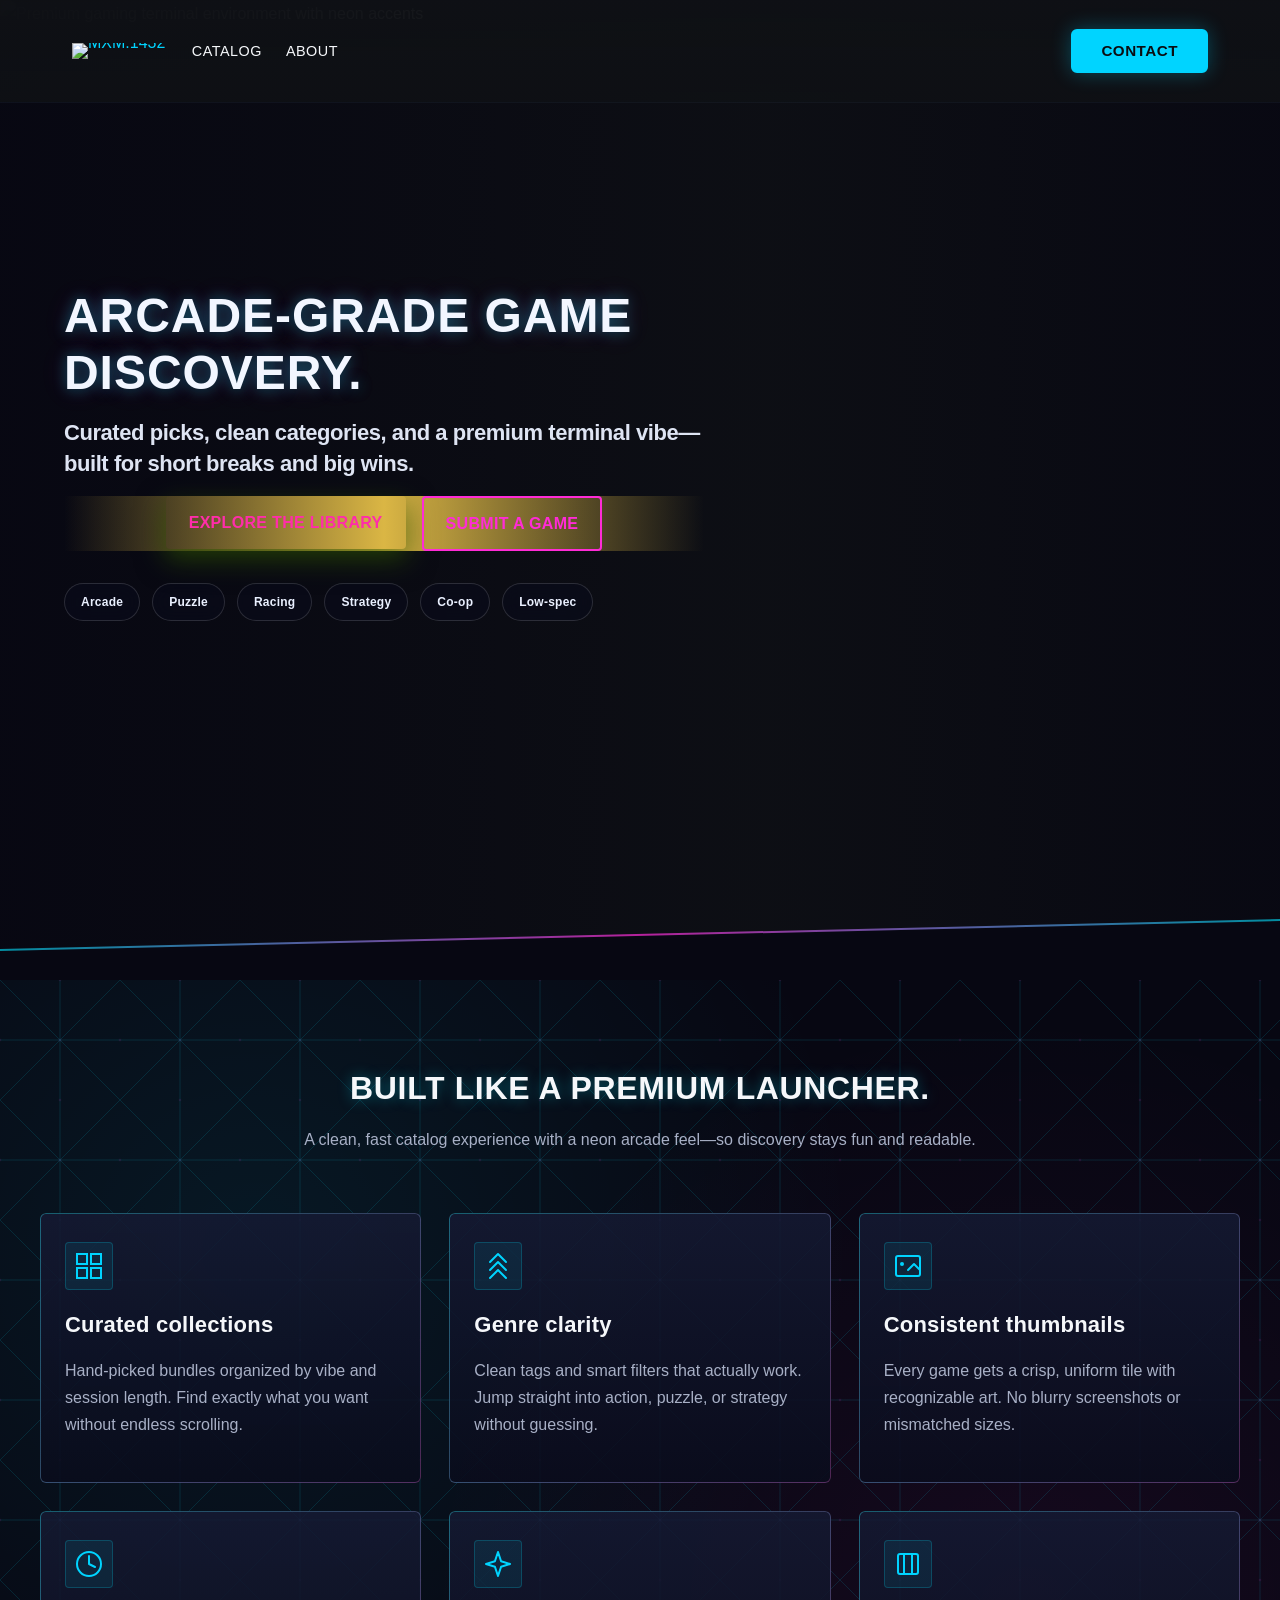
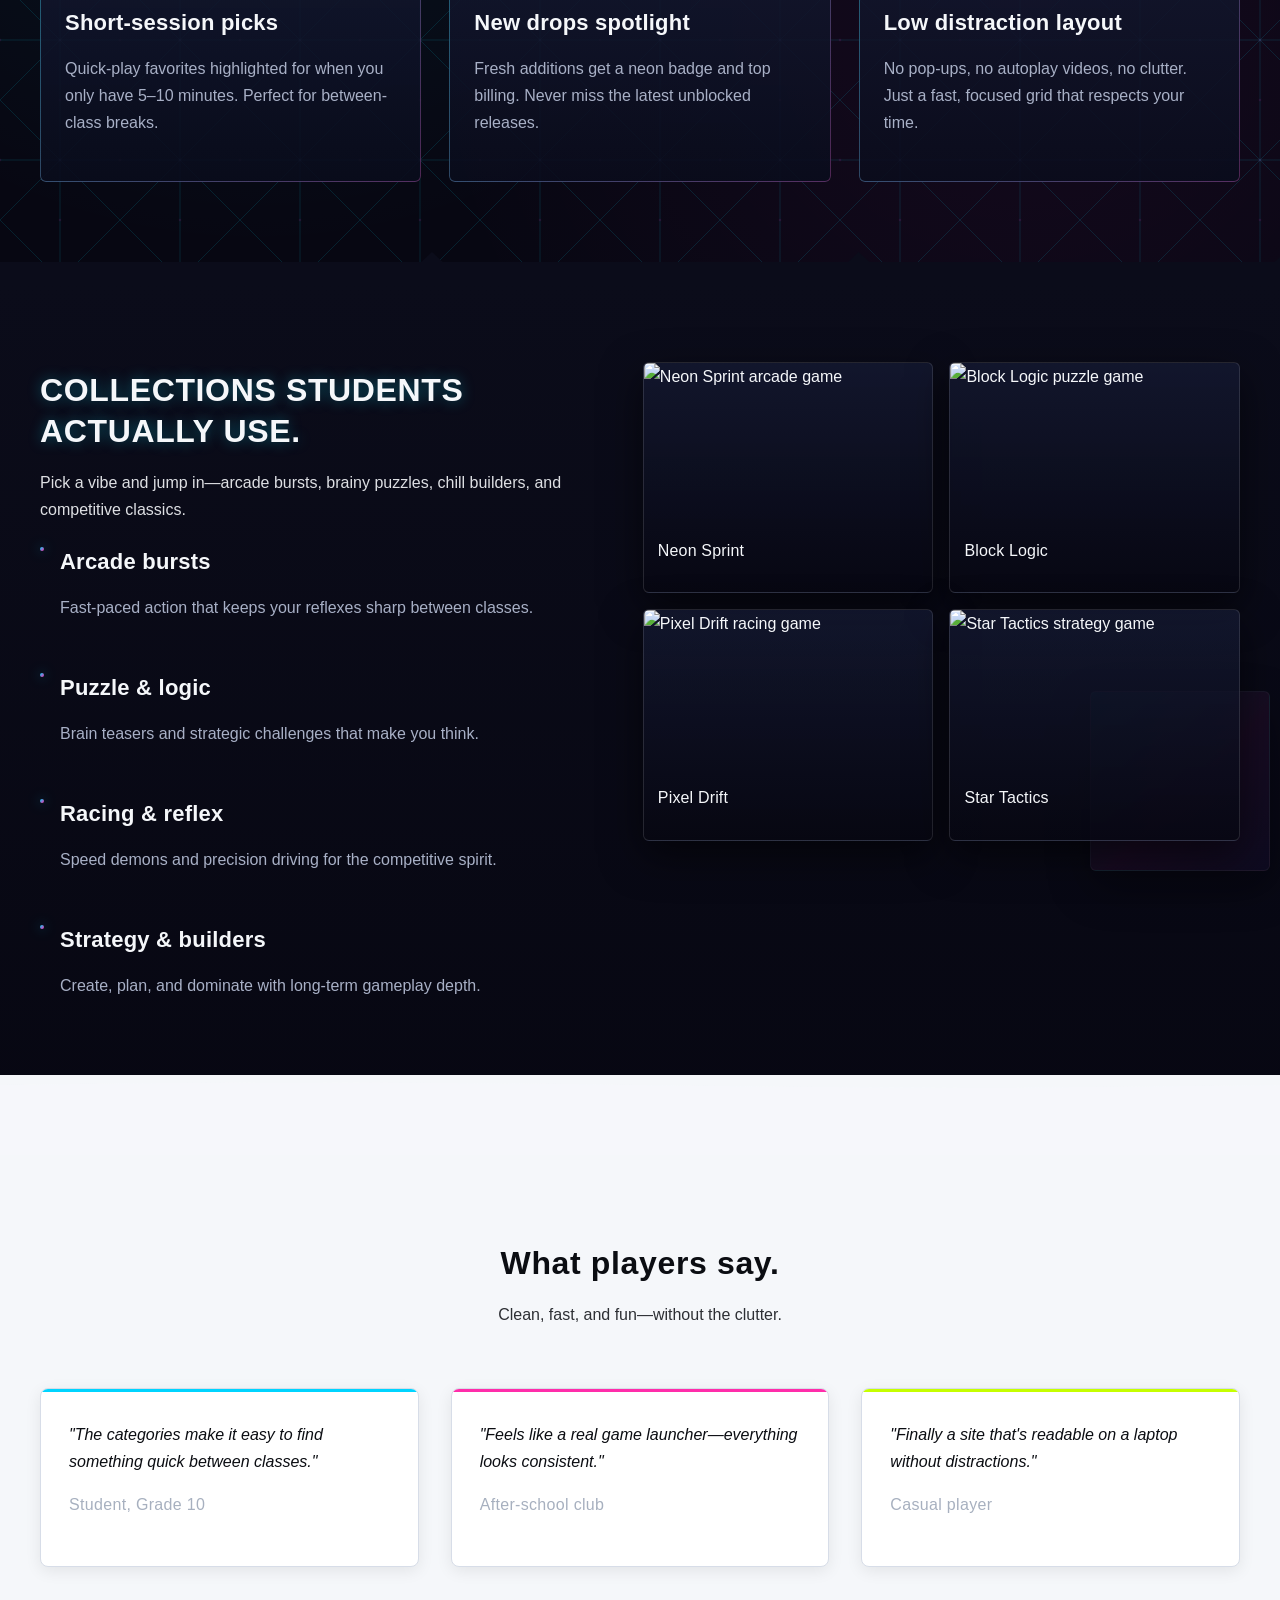
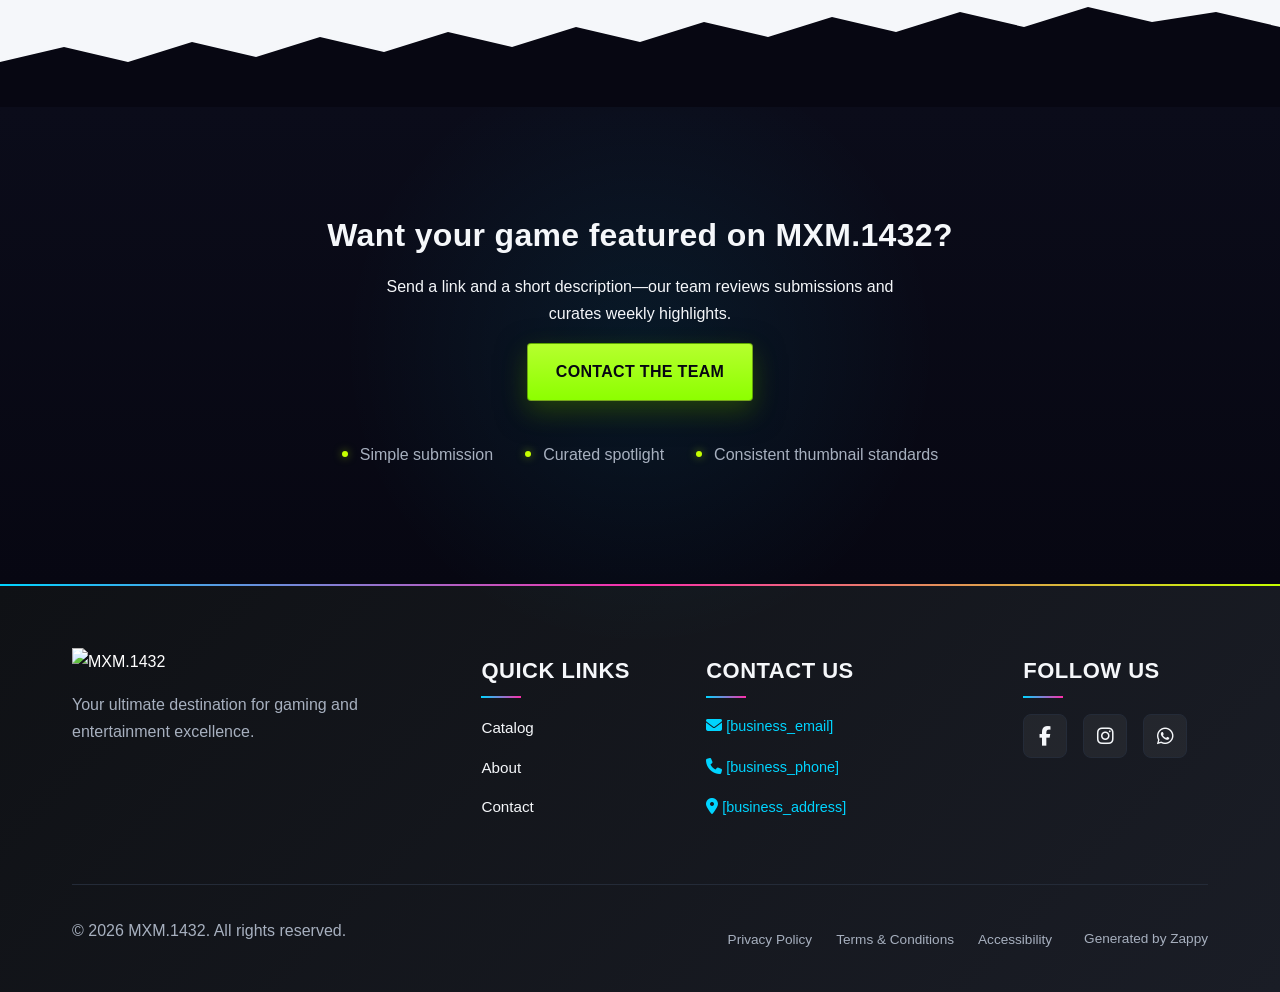
==== commit c47661c9: "Background sync: Progressive GitHub Sync" ====
--- a/index.html
+++ b/index.html
@@ -300,16 +300,16 @@
 
   <nav class="navbar">
   <button class="mobile-toggle" id="mobileToggle" aria-label="Menu">
-    <svg class="hamburger-icon" width="24" height="24" viewbox="0 0 24 24" fill="none">
+    <svg class="hamburger-icon" width="24" height="24" viewBox="0 0 24 24" fill="none">
       <path d="M3 12h18M3 6h18M3 18h18" stroke="currentColor" stroke-width="2" stroke-linecap="round"></path>
     </svg>
-    <svg class="close-icon" width="24" height="24" viewbox="0 0 24 24" fill="none" style="display:none;">
+    <svg class="close-icon" width="24" height="24" viewBox="0 0 24 24" fill="none" style="display:none;">
       <path d="M18 6L6 18M6 6l12 12" stroke="currentColor" stroke-width="2" stroke-linecap="round"></path>
     </svg>
   </button>
   
   <button class="phone-header-btn" aria-label="Call">
-    <svg width="20" height="20" viewbox="0 0 24 24" fill="currentColor">
+    <svg width="20" height="20" viewBox="0 0 24 24" fill="currentColor">
       <path d="M22 16.92v3a2 2 0 0 1-2.18 2 19.79 19.79 0 0 1-8.63-3.07 19.5 19.5 0 0 1-6-6 19.79 19.79 0 0 1-3.07-8.67A2 2 0 0 1 4.11 2h3a2 2 0 0 1 2 1.72 12.84 12.84 0 0 0 .7 2.81 2 2 0 0 1-.45 2.11L8.09 9.91a16 16 0 0 0 6 6l1.27-1.27a2 2 0 0 1 2.11-.45 12.84 12.84 0 0 0 2.81.7A2 2 0 0 1 22 16.92z"></path>
     </svg>
   </button>
@@ -330,9 +330,9 @@
 </nav>
   
   <main>
-    <section class="home-hero-section" data-layout-spec="Home-hero" data-hero-type="fullscreen-scrim">
+    <section class="home-hero-section" data-layout-spec="Home-hero" data-hero-type="fullscreen-scrim" id="zappy-section-0">
   <div class="home-hero-section__bg-wrapper">
-    <img data-hero-bg="true" data-placeholder="home-hero-bg" data-context="Cinematic near-black gaming room with neon terminal glow, subtle floating particles, depth-of-field blur, premium game launcher aesthetic, cyan and magenta accent lighting, moody atmospheric lighting, professional photography, high-end gaming setup in background" data-preserve-bg="0" width="1920" height="1080" src="/assets/site-home-hero-bg.webp" alt="Premium gaming terminal environment with neon accents" class="home-hero-section__bg-image">
+    <img data-hero-bg="true" data-placeholder="home-hero-bg" data-context="Cinematic near-black gaming room with neon terminal glow, subtle floating particles, depth-of-field blur, premium game launcher aesthetic, cyan and magenta accent lighting, moody atmospheric lighting, professional photography, high-end gaming setup in background" data-preserve-bg="0" width="1920" height="1080" src="/assets/site-home-hero-bg.webp" alt="Premium gaming terminal environment with neon accents" class="home-hero-section__bg-image zappy-editable-image" data-element-type="image" data-element-id="img-1772940622338-f0wql9fou" data-resize-handler-attached="true">
     <div class="home-hero-section__scrim" aria-hidden="true"></div>
   </div>
   
@@ -341,9 +341,9 @@
       <h1 class="home-hero-section__title">Arcade-grade game discovery.</h1>
       <h3 class="home-hero-section__subtitle">Curated picks, clean categories, and a premium terminal vibe—built for short breaks and big wins.</h3>
       
-      <div class="home-hero-section__cta-row">
-        <a href="/catalog" class="home-hero-section__btn home-hero-section__btn--primary">Explore the Library</a>
-        <a href="/contact" class="home-hero-section__btn home-hero-section__btn--secondary">Submit a Game</a>
+      <div class="home-hero-section__cta-row" style="text-align: center !important; display: flex !important; justify-content: center !important; align-items: flex-start !important; width: 100% !important;">
+        <a href="https://MXM.1432.canva//site.com" class="home-hero-section__btn home-hero-section__btn--primary btn btn-ghost" data-element-type="button" data-element-id="btn-1772940622335-ggh5ragfn" data-native-element="true" style="outline: currentcolor; color: rgb(255, 45, 170) !important; border-color: transparent !important; background-color: transparent !important; background-image: none !important;" target="_blank" rel="noopener noreferrer">Explore the Library</a>
+        <a href="/contact" class="home-hero-section__btn home-hero-section__btn--secondary" data-element-type="button" data-element-id="btn-1772940622335-qg4prdrif" data-native-element="true">Submit a Game</a>
       </div>
       
       <div class="home-hero-section__chips-row">
@@ -358,7 +358,7 @@
   </div>
   
   <div class="home-hero-section__divider-wrapper">
-    <svg data-no-icon-edit="true" aria-hidden="true" viewbox="0 0 1200 80" preserveaspectratio="none" xmlns="http://www.w3.org/2000/svg">
+    <svg data-no-icon-edit="true" aria-hidden="true" viewBox="0 0 1200 80" preserveAspectRatio="none" xmlns="http://www.w3.org/2000/svg">
       <defs>
         <linearGradient id="home-hero-scanline-gradient" x1="0%" y1="0%" x2="100%" y2="0%">
           <stop offset="0%" style="stop-color:#00E5FF;stop-opacity:0.6"></stop>
@@ -381,7 +381,7 @@
     <div class="home-features-grid">
       <article class="home-features-card">
         <div class="home-features-icon-wrapper">
-          <svg data-element-type="icon" data-icon-type="svg" width="32" height="32" viewbox="0 0 32 32" fill="none" xmlns="http://www.w3.org/2000/svg">
+          <svg data-element-type="icon" data-icon-type="svg" width="32" height="32" viewBox="0 0 32 32" fill="none" xmlns="http://www.w3.org/2000/svg">
             <rect x="4" y="4" width="10" height="10" stroke="currentColor" stroke-width="2" fill="none"></rect>
             <rect x="18" y="4" width="10" height="10" stroke="currentColor" stroke-width="2" fill="none"></rect>
             <rect x="4" y="18" width="10" height="10" stroke="currentColor" stroke-width="2" fill="none"></rect>
@@ -393,7 +393,7 @@
       </article>
       <article class="home-features-card">
         <div class="home-features-icon-wrapper">
-          <svg data-element-type="icon" data-icon-type="svg" width="32" height="32" viewbox="0 0 32 32" fill="none" xmlns="http://www.w3.org/2000/svg">
+          <svg data-element-type="icon" data-icon-type="svg" width="32" height="32" viewBox="0 0 32 32" fill="none" xmlns="http://www.w3.org/2000/svg">
             <path d="M8 12L16 4L24 12" stroke="currentColor" stroke-width="2" stroke-linecap="round" stroke-linejoin="round" fill="none"></path>
             <path d="M8 20L16 12L24 20" stroke="currentColor" stroke-width="2" stroke-linecap="round" stroke-linejoin="round" fill="none"></path>
             <path d="M8 28L16 20L24 28" stroke="currentColor" stroke-width="2" stroke-linecap="round" stroke-linejoin="round" fill="none"></path>
@@ -404,7 +404,7 @@
       </article>
       <article class="home-features-card">
         <div class="home-features-icon-wrapper">
-          <svg data-element-type="icon" data-icon-type="svg" width="32" height="32" viewbox="0 0 32 32" fill="none" xmlns="http://www.w3.org/2000/svg">
+          <svg data-element-type="icon" data-icon-type="svg" width="32" height="32" viewBox="0 0 32 32" fill="none" xmlns="http://www.w3.org/2000/svg">
             <rect x="4" y="6" width="24" height="20" rx="2" stroke="currentColor" stroke-width="2" fill="none"></rect>
             <circle cx="10" cy="14" r="2" fill="currentColor"></circle>
             <path d="M28 20L22 14L16 20" stroke="currentColor" stroke-width="2" stroke-linecap="round" stroke-linejoin="round" fill="none"></path>
@@ -415,7 +415,7 @@
       </article>
       <article class="home-features-card">
         <div class="home-features-icon-wrapper">
-          <svg data-element-type="icon" data-icon-type="svg" width="32" height="32" viewbox="0 0 32 32" fill="none" xmlns="http://www.w3.org/2000/svg">
+          <svg data-element-type="icon" data-icon-type="svg" width="32" height="32" viewBox="0 0 32 32" fill="none" xmlns="http://www.w3.org/2000/svg">
             <circle cx="16" cy="16" r="12" stroke="currentColor" stroke-width="2" fill="none"></circle>
             <path d="M16 8V16L22 19" stroke="currentColor" stroke-width="2" stroke-linecap="round" stroke-linejoin="round"></path>
           </svg>
@@ -425,7 +425,7 @@
       </article>
       <article class="home-features-card">
         <div class="home-features-icon-wrapper">
-          <svg data-element-type="icon" data-icon-type="svg" width="32" height="32" viewbox="0 0 32 32" fill="none" xmlns="http://www.w3.org/2000/svg">
+          <svg data-element-type="icon" data-icon-type="svg" width="32" height="32" viewBox="0 0 32 32" fill="none" xmlns="http://www.w3.org/2000/svg">
             <path d="M16 4L19.09 13.26L28 16L19.09 18.74L16 28L12.91 18.74L4 16L12.91 13.26L16 4Z" stroke="currentColor" stroke-width="2" stroke-linejoin="round" fill="none"></path>
           </svg>
         </div>
@@ -434,7 +434,7 @@
       </article>
       <article class="home-features-card">
         <div class="home-features-icon-wrapper">
-          <svg data-element-type="icon" data-icon-type="svg" width="32" height="32" viewbox="0 0 32 32" fill="none" xmlns="http://www.w3.org/2000/svg">
+          <svg data-element-type="icon" data-icon-type="svg" width="32" height="32" viewBox="0 0 32 32" fill="none" xmlns="http://www.w3.org/2000/svg">
             <rect x="6" y="6" width="20" height="20" rx="2" stroke="currentColor" stroke-width="2" fill="none"></rect>
             <path d="M12 6V26" stroke="currentColor" stroke-width="2"></path>
             <path d="M20 6V26" stroke="currentColor" stroke-width="2"></path>
@@ -446,7 +446,7 @@
     </div>
   </div>
   <div class="home-features-divider-wrapper">
-    <svg data-no-icon-edit="true" aria-hidden="true" viewbox="0 0 1200 40" preserveaspectratio="none" xmlns="http://www.w3.org/2000/svg">
+    <svg data-no-icon-edit="true" aria-hidden="true" viewBox="0 0 1200 40" preserveAspectRatio="none" xmlns="http://www.w3.org/2000/svg">
       <path d="M0,40 L0,20 L395,20 L405,10 L415,20 L795,20 L805,10 L815,20 L1195,20 L1200,15 L1200,40 Z" fill="#0B0C1A"></path>
     </svg>
   </div>
@@ -502,7 +502,7 @@
   </div>
   
   <div class="showcase-divider-wrapper">
-    <svg data-no-icon-edit="true" aria-hidden="true" viewbox="0 0 1200 80" preserveaspectratio="none" xmlns="http://www.w3.org/2000/svg">
+    <svg data-no-icon-edit="true" aria-hidden="true" viewBox="0 0 1200 80" preserveAspectRatio="none" xmlns="http://www.w3.org/2000/svg">
       <defs>
         <linearGradient id="showcase-divider-gradient" x1="0%" y1="0%" x2="0%" y2="100%">
           <stop offset="0%" style="stop-color:#0B0C1A;stop-opacity:1"></stop>
@@ -540,7 +540,7 @@
     </div>
   </div>
   <div class="home-testimonials-divider-wrapper">
-    <svg data-no-icon-edit="true" aria-hidden="true" viewbox="0 0 1200 100" preserveaspectratio="none" xmlns="http://www.w3.org/2000/svg">
+    <svg data-no-icon-edit="true" aria-hidden="true" viewBox="0 0 1200 100" preserveAspectRatio="none" xmlns="http://www.w3.org/2000/svg">
       <path d="M0,100 L0,55 L60,40 L120,55 L180,35 L240,50 L300,30 L360,45 L420,25 L480,40 L540,20 L600,35 L660,15 L720,30 L780,10 L840,25 L900,5 L960,20 L1020,0 L1080,15 L1140,5 L1200,20 L1200,100 Z" fill="#070712"></path>
     </svg>
   </div>
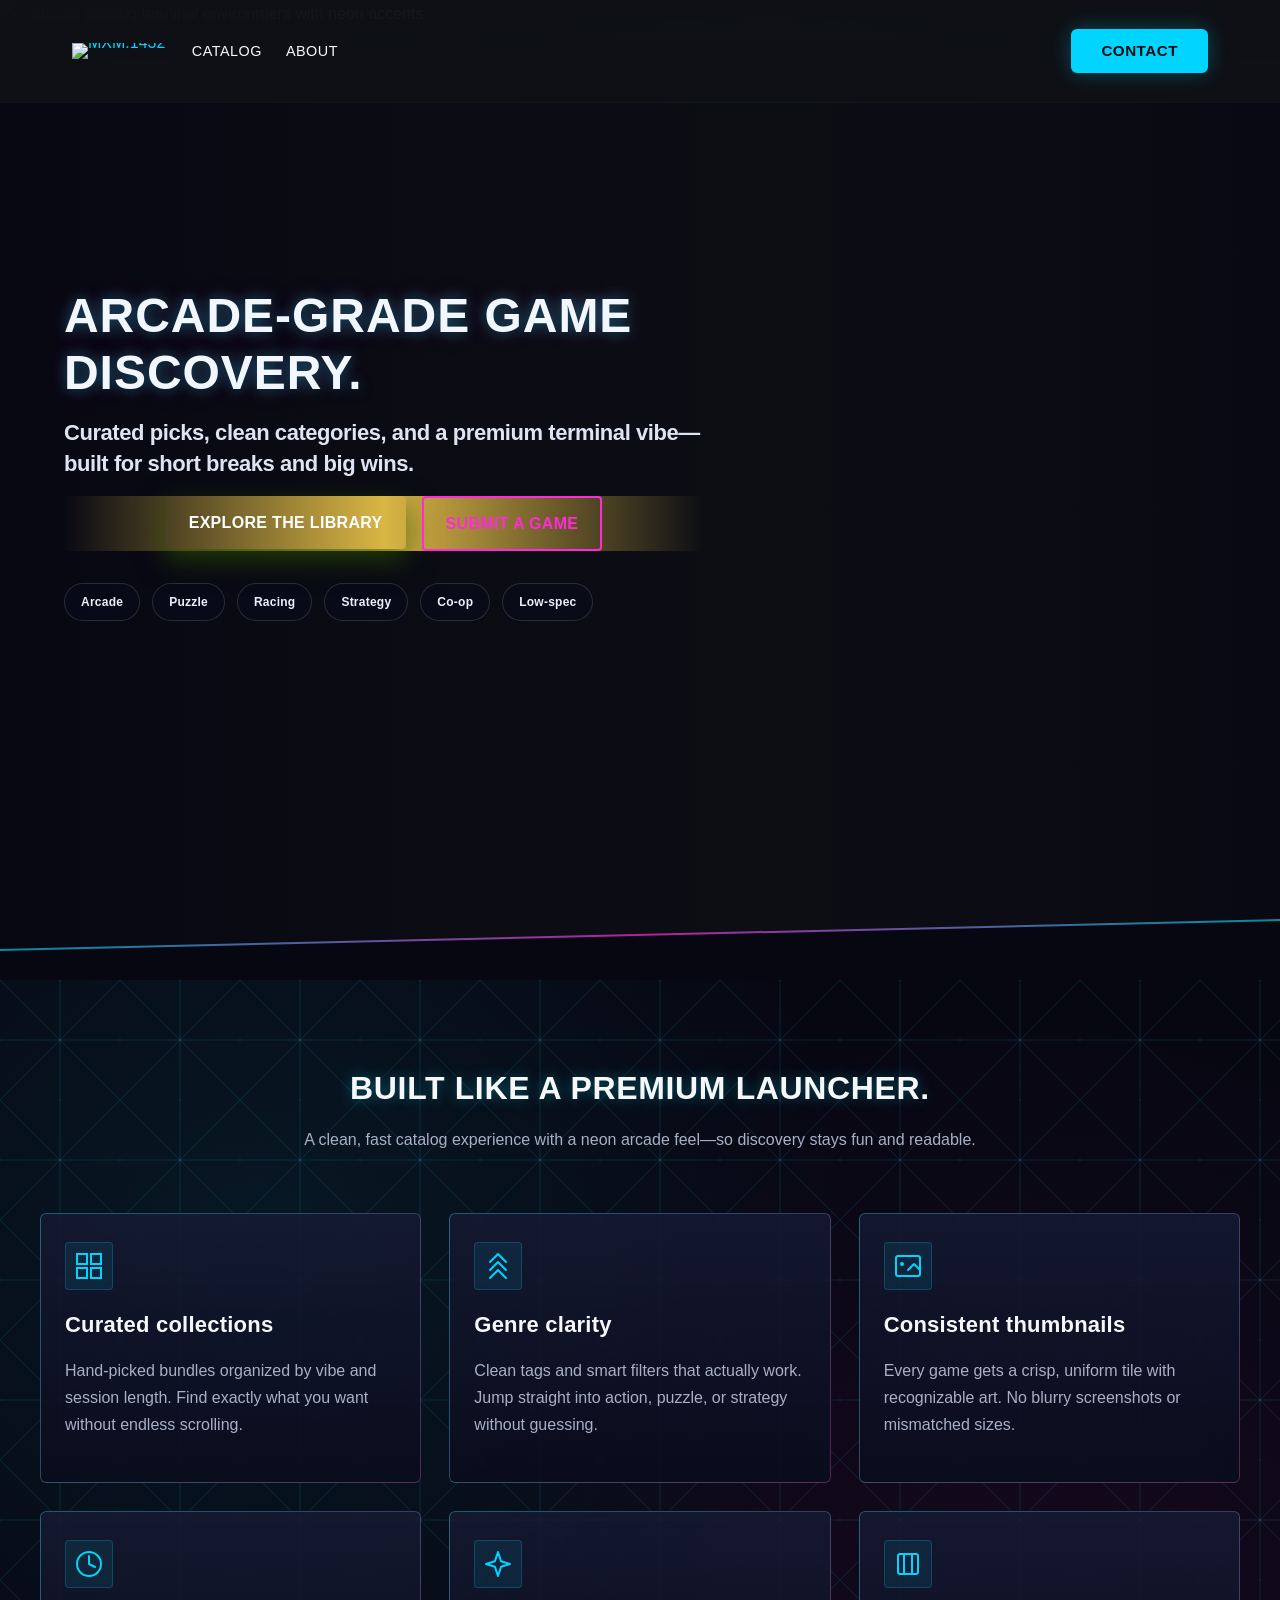
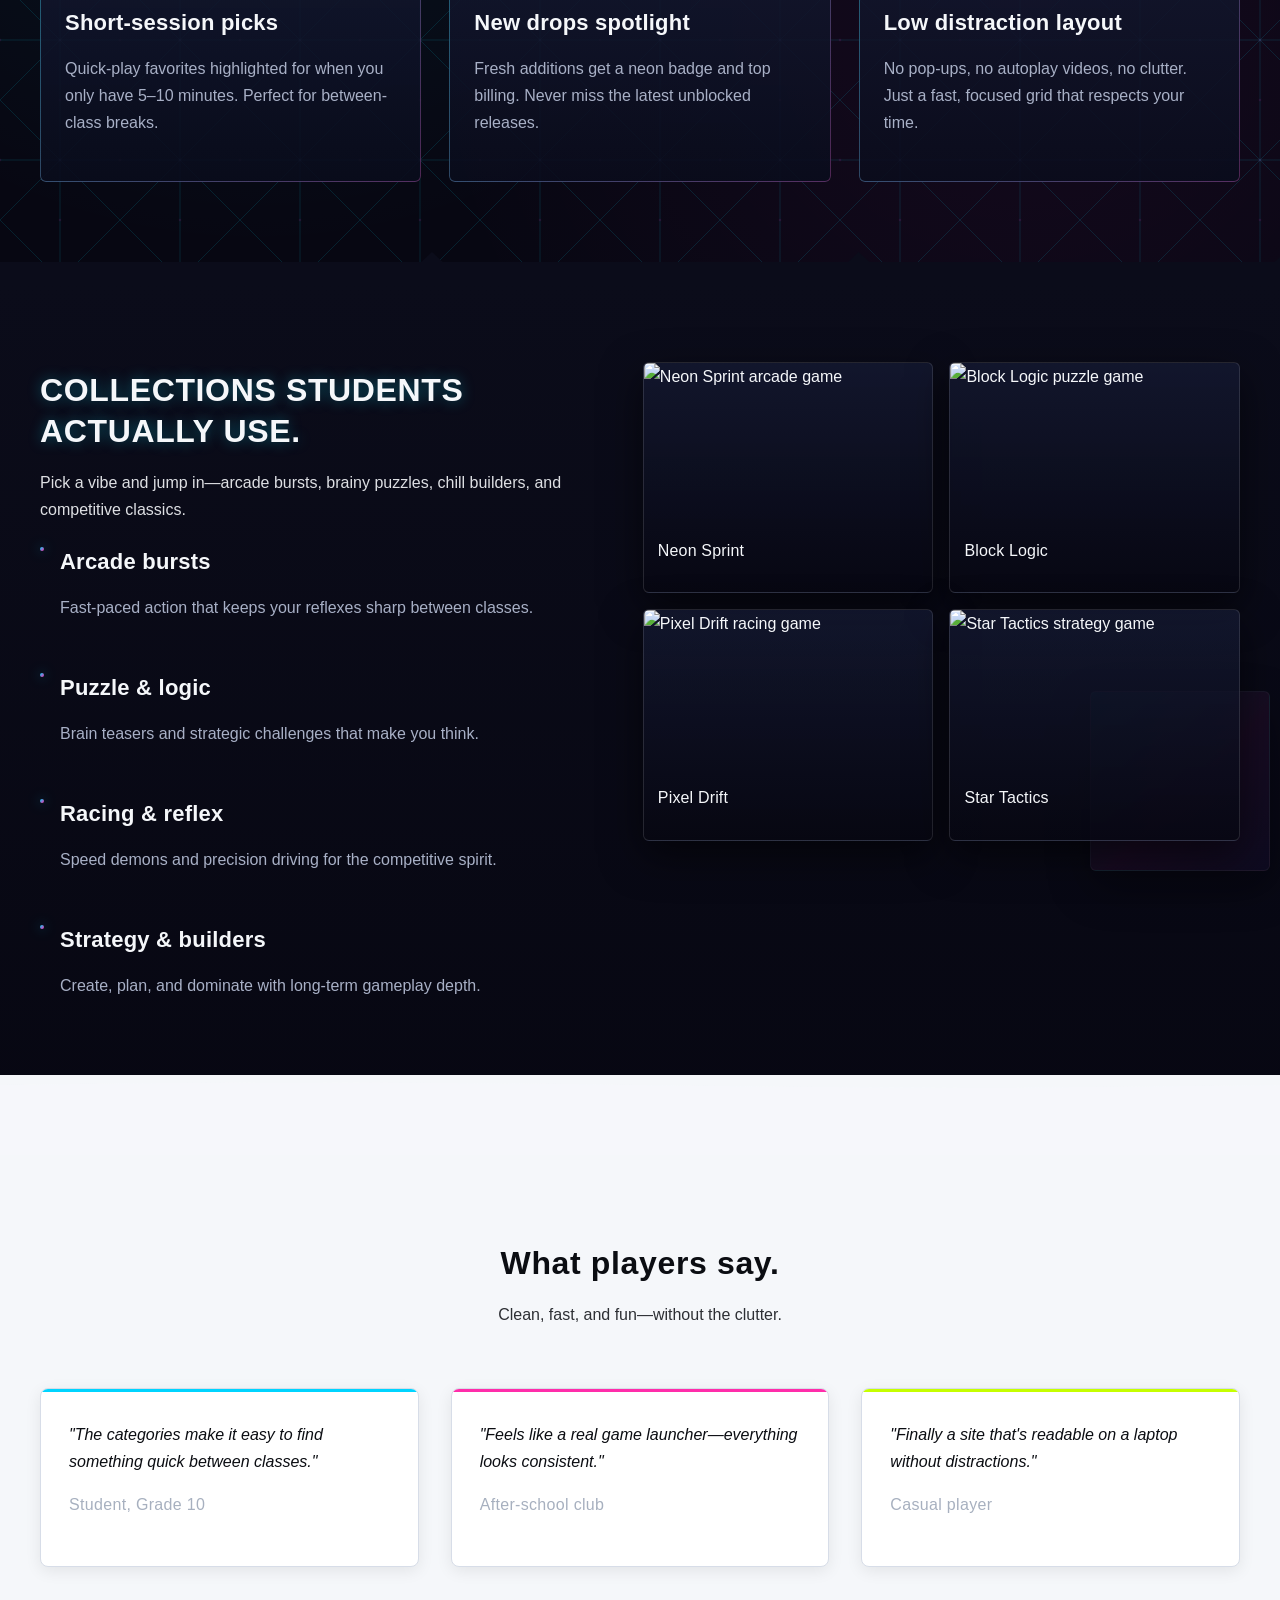
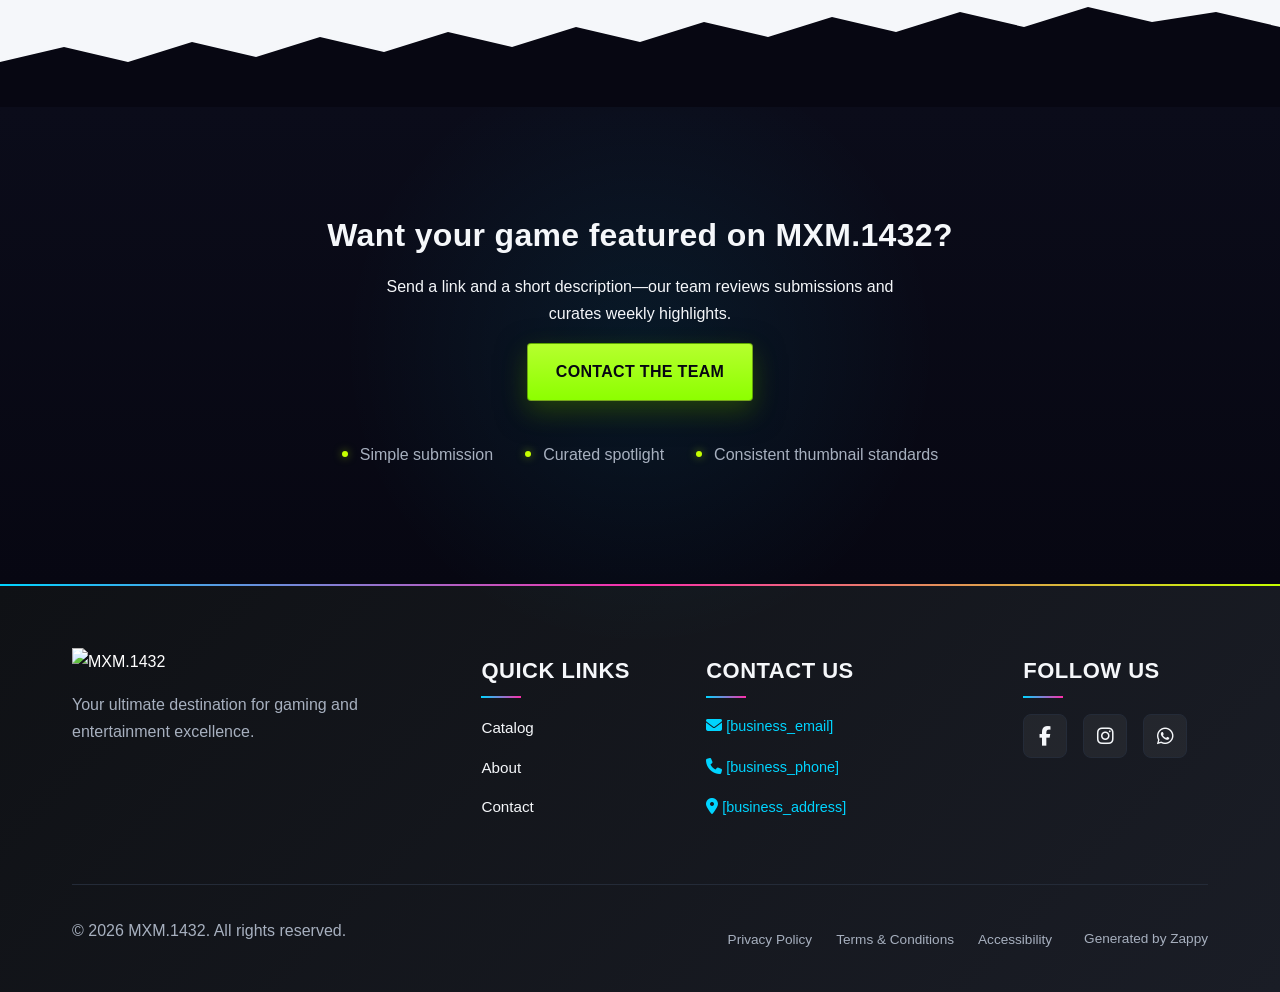
==== commit 70f9070e: "Background sync: Progressive GitHub Sync" ====
--- a/index.html
+++ b/index.html
@@ -342,7 +342,7 @@
       <h3 class="home-hero-section__subtitle">Curated picks, clean categories, and a premium terminal vibe—built for short breaks and big wins.</h3>
       
       <div class="home-hero-section__cta-row" style="text-align: center !important; display: flex !important; justify-content: center !important; align-items: flex-start !important; width: 100% !important;">
-        <a href="https://MXM.1432.canva//site.com" class="home-hero-section__btn home-hero-section__btn--primary btn btn-ghost" data-element-type="button" data-element-id="btn-1772940622335-ggh5ragfn" data-native-element="true" style="outline: currentcolor; color: rgb(255, 45, 170) !important; border-color: transparent !important; background-color: transparent !important; background-image: none !important;" target="_blank" rel="noopener noreferrer">Explore the Library</a>
+        <a href="https://MXM.1432.canvaunblockedsite.com" class="home-hero-section__btn home-hero-section__btn--primary btn btn-ghost" data-element-type="button" data-element-id="btn-1772940622335-ggh5ragfn" data-native-element="true" style="outline: currentcolor; color: var(--light-text, #ffffff) !important; border-color: transparent !important; background-color: transparent !important; background-image: none !important;" target="_blank" rel="noopener noreferrer" data-text-color="light">Explore the Library</a>
         <a href="/contact" class="home-hero-section__btn home-hero-section__btn--secondary" data-element-type="button" data-element-id="btn-1772940622335-qg4prdrif" data-native-element="true">Submit a Game</a>
       </div>
       
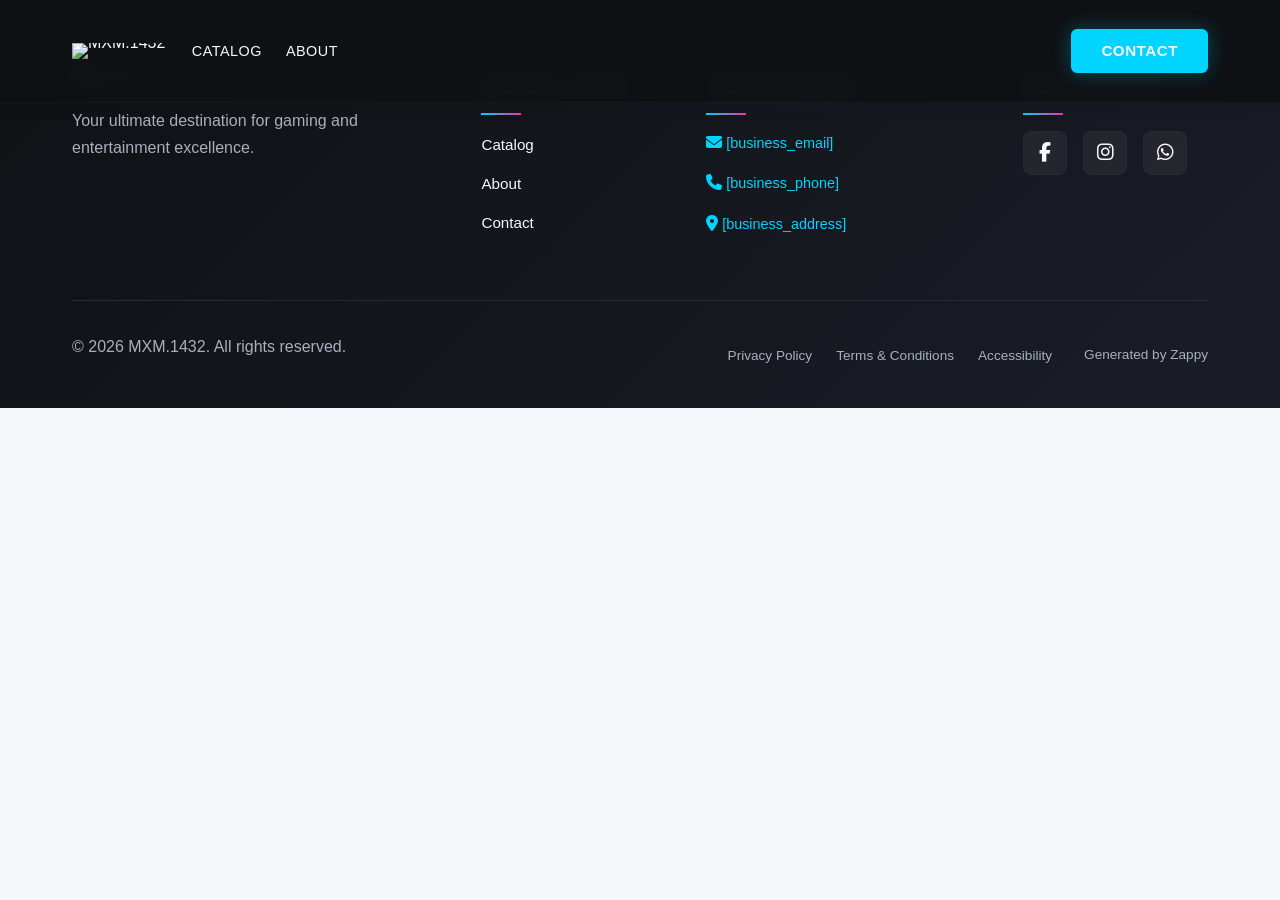
==== commit 08fd536d: "Background sync: Progressive GitHub Sync" ====
--- a/index.html
+++ b/index.html
@@ -300,16 +300,16 @@
 
   <nav class="navbar">
   <button class="mobile-toggle" id="mobileToggle" aria-label="Menu">
-    <svg class="hamburger-icon" width="24" height="24" viewBox="0 0 24 24" fill="none">
+    <svg class="hamburger-icon" width="24" height="24" viewbox="0 0 24 24" fill="none">
       <path d="M3 12h18M3 6h18M3 18h18" stroke="currentColor" stroke-width="2" stroke-linecap="round"></path>
     </svg>
-    <svg class="close-icon" width="24" height="24" viewBox="0 0 24 24" fill="none" style="display:none;">
+    <svg class="close-icon" width="24" height="24" viewbox="0 0 24 24" fill="none" style="display:none;">
       <path d="M18 6L6 18M6 6l12 12" stroke="currentColor" stroke-width="2" stroke-linecap="round"></path>
     </svg>
   </button>
   
   <button class="phone-header-btn" aria-label="Call">
-    <svg width="20" height="20" viewBox="0 0 24 24" fill="currentColor">
+    <svg width="20" height="20" viewbox="0 0 24 24" fill="currentColor">
       <path d="M22 16.92v3a2 2 0 0 1-2.18 2 19.79 19.79 0 0 1-8.63-3.07 19.5 19.5 0 0 1-6-6 19.79 19.79 0 0 1-3.07-8.67A2 2 0 0 1 4.11 2h3a2 2 0 0 1 2 1.72 12.84 12.84 0 0 0 .7 2.81 2 2 0 0 1-.45 2.11L8.09 9.91a16 16 0 0 0 6 6l1.27-1.27a2 2 0 0 1 2.11-.45 12.84 12.84 0 0 0 2.81.7A2 2 0 0 1 22 16.92z"></path>
     </svg>
   </button>
@@ -330,237 +330,15 @@
 </nav>
   
   <main>
-    <section class="home-hero-section" data-layout-spec="Home-hero" data-hero-type="fullscreen-scrim" id="zappy-section-0">
-  <div class="home-hero-section__bg-wrapper">
-    <img data-hero-bg="true" data-placeholder="home-hero-bg" data-context="Cinematic near-black gaming room with neon terminal glow, subtle floating particles, depth-of-field blur, premium game launcher aesthetic, cyan and magenta accent lighting, moody atmospheric lighting, professional photography, high-end gaming setup in background" data-preserve-bg="0" width="1920" height="1080" src="/assets/site-home-hero-bg.webp" alt="Premium gaming terminal environment with neon accents" class="home-hero-section__bg-image zappy-editable-image" data-element-type="image" data-element-id="img-1772940622338-f0wql9fou" data-resize-handler-attached="true">
-    <div class="home-hero-section__scrim" aria-hidden="true"></div>
-  </div>
-  
-  <div class="home-hero-section__content-wrapper">
-    <div class="home-hero-section__overlay-group">
-      <h1 class="home-hero-section__title">Arcade-grade game discovery.</h1>
-      <h3 class="home-hero-section__subtitle">Curated picks, clean categories, and a premium terminal vibe—built for short breaks and big wins.</h3>
-      
-      <div class="home-hero-section__cta-row" style="text-align: center !important; display: flex !important; justify-content: center !important; align-items: flex-start !important; width: 100% !important;">
-        <a href="https://MXM.1432.canvaunblockedsite.com" class="home-hero-section__btn home-hero-section__btn--primary btn btn-ghost" data-element-type="button" data-element-id="btn-1772940622335-ggh5ragfn" data-native-element="true" style="outline: currentcolor; color: var(--light-text, #ffffff) !important; border-color: transparent !important; background-color: transparent !important; background-image: none !important;" target="_blank" rel="noopener noreferrer" data-text-color="light">Explore the Library</a>
-        <a href="/contact" class="home-hero-section__btn home-hero-section__btn--secondary" data-element-type="button" data-element-id="btn-1772940622335-qg4prdrif" data-native-element="true">Submit a Game</a>
-      </div>
-      
-      <div class="home-hero-section__chips-row">
-        <span class="home-hero-section__chip">Arcade</span>
-        <span class="home-hero-section__chip">Puzzle</span>
-        <span class="home-hero-section__chip">Racing</span>
-        <span class="home-hero-section__chip">Strategy</span>
-        <span class="home-hero-section__chip">Co-op</span>
-        <span class="home-hero-section__chip">Low-spec</span>
-      </div>
-    </div>
-  </div>
-  
-  <div class="home-hero-section__divider-wrapper">
-    <svg data-no-icon-edit="true" aria-hidden="true" viewBox="0 0 1200 80" preserveAspectRatio="none" xmlns="http://www.w3.org/2000/svg">
-      <defs>
-        <linearGradient id="home-hero-scanline-gradient" x1="0%" y1="0%" x2="100%" y2="0%">
-          <stop offset="0%" style="stop-color:#00E5FF;stop-opacity:0.6"></stop>
-          <stop offset="50%" style="stop-color:#FF2BD6;stop-opacity:0.7"></stop>
-          <stop offset="100%" style="stop-color:#00E5FF;stop-opacity:0.6"></stop>
-        </linearGradient>
-      </defs>
-      <path d="M0,80 L0,50 L1200,20 L1200,80 Z" fill="#070712"></path>
-      <path d="M0,50 L1200,20" stroke="url(#home-hero-scanline-gradient)" stroke-width="2" fill="#070712"></path>
-    </svg>
-  </div>
-</section>
-
-<section class="home-features-section" data-layout-spec="Home-features">
-  <div class="home-features-container">
-    <div class="home-features-intro">
-      <h2>Built like a premium launcher.</h2>
-      <p>A clean, fast catalog experience with a neon arcade feel—so discovery stays fun and readable.</p>
-    </div>
-    <div class="home-features-grid">
-      <article class="home-features-card">
-        <div class="home-features-icon-wrapper">
-          <svg data-element-type="icon" data-icon-type="svg" width="32" height="32" viewBox="0 0 32 32" fill="none" xmlns="http://www.w3.org/2000/svg">
-            <rect x="4" y="4" width="10" height="10" stroke="currentColor" stroke-width="2" fill="none"></rect>
-            <rect x="18" y="4" width="10" height="10" stroke="currentColor" stroke-width="2" fill="none"></rect>
-            <rect x="4" y="18" width="10" height="10" stroke="currentColor" stroke-width="2" fill="none"></rect>
-            <rect x="18" y="18" width="10" height="10" stroke="currentColor" stroke-width="2" fill="none"></rect>
-          </svg>
-        </div>
-        <h3>Curated collections</h3>
-        <p>Hand-picked bundles organized by vibe and session length. Find exactly what you want without endless scrolling.</p>
-      </article>
-      <article class="home-features-card">
-        <div class="home-features-icon-wrapper">
-          <svg data-element-type="icon" data-icon-type="svg" width="32" height="32" viewBox="0 0 32 32" fill="none" xmlns="http://www.w3.org/2000/svg">
-            <path d="M8 12L16 4L24 12" stroke="currentColor" stroke-width="2" stroke-linecap="round" stroke-linejoin="round" fill="none"></path>
-            <path d="M8 20L16 12L24 20" stroke="currentColor" stroke-width="2" stroke-linecap="round" stroke-linejoin="round" fill="none"></path>
-            <path d="M8 28L16 20L24 28" stroke="currentColor" stroke-width="2" stroke-linecap="round" stroke-linejoin="round" fill="none"></path>
-          </svg>
-        </div>
-        <h3>Genre clarity</h3>
-        <p>Clean tags and smart filters that actually work. Jump straight into action, puzzle, or strategy without guessing.</p>
-      </article>
-      <article class="home-features-card">
-        <div class="home-features-icon-wrapper">
-          <svg data-element-type="icon" data-icon-type="svg" width="32" height="32" viewBox="0 0 32 32" fill="none" xmlns="http://www.w3.org/2000/svg">
-            <rect x="4" y="6" width="24" height="20" rx="2" stroke="currentColor" stroke-width="2" fill="none"></rect>
-            <circle cx="10" cy="14" r="2" fill="currentColor"></circle>
-            <path d="M28 20L22 14L16 20" stroke="currentColor" stroke-width="2" stroke-linecap="round" stroke-linejoin="round" fill="none"></path>
-          </svg>
-        </div>
-        <h3>Consistent thumbnails</h3>
-        <p>Every game gets a crisp, uniform tile with recognizable art. No blurry screenshots or mismatched sizes.</p>
-      </article>
-      <article class="home-features-card">
-        <div class="home-features-icon-wrapper">
-          <svg data-element-type="icon" data-icon-type="svg" width="32" height="32" viewBox="0 0 32 32" fill="none" xmlns="http://www.w3.org/2000/svg">
-            <circle cx="16" cy="16" r="12" stroke="currentColor" stroke-width="2" fill="none"></circle>
-            <path d="M16 8V16L22 19" stroke="currentColor" stroke-width="2" stroke-linecap="round" stroke-linejoin="round"></path>
-          </svg>
-        </div>
-        <h3>Short-session picks</h3>
-        <p>Quick-play favorites highlighted for when you only have 5–10 minutes. Perfect for between-class breaks.</p>
-      </article>
-      <article class="home-features-card">
-        <div class="home-features-icon-wrapper">
-          <svg data-element-type="icon" data-icon-type="svg" width="32" height="32" viewBox="0 0 32 32" fill="none" xmlns="http://www.w3.org/2000/svg">
-            <path d="M16 4L19.09 13.26L28 16L19.09 18.74L16 28L12.91 18.74L4 16L12.91 13.26L16 4Z" stroke="currentColor" stroke-width="2" stroke-linejoin="round" fill="none"></path>
-          </svg>
-        </div>
-        <h3>New drops spotlight</h3>
-        <p>Fresh additions get a neon badge and top billing. Never miss the latest unblocked releases.</p>
-      </article>
-      <article class="home-features-card">
-        <div class="home-features-icon-wrapper">
-          <svg data-element-type="icon" data-icon-type="svg" width="32" height="32" viewBox="0 0 32 32" fill="none" xmlns="http://www.w3.org/2000/svg">
-            <rect x="6" y="6" width="20" height="20" rx="2" stroke="currentColor" stroke-width="2" fill="none"></rect>
-            <path d="M12 6V26" stroke="currentColor" stroke-width="2"></path>
-            <path d="M20 6V26" stroke="currentColor" stroke-width="2"></path>
-          </svg>
-        </div>
-        <h3>Low distraction layout</h3>
-        <p>No pop-ups, no autoplay videos, no clutter. Just a fast, focused grid that respects your time.</p>
-      </article>
-    </div>
-  </div>
-  <div class="home-features-divider-wrapper">
-    <svg data-no-icon-edit="true" aria-hidden="true" viewBox="0 0 1200 40" preserveAspectRatio="none" xmlns="http://www.w3.org/2000/svg">
-      <path d="M0,40 L0,20 L395,20 L405,10 L415,20 L795,20 L805,10 L815,20 L1195,20 L1200,15 L1200,40 Z" fill="#0B0C1A"></path>
-    </svg>
-  </div>
-</section>
-
-<section class="home-showcase-section" data-layout-spec="Home-showcase">
-  <div class="showcase-container">
-    <div class="showcase-content">
-      <h2>Collections students actually use.</h2>
-      <p class="showcase-intro">Pick a vibe and jump in—arcade bursts, brainy puzzles, chill builders, and competitive classics.</p>
-      
-      <div class="category-list">
-        <div class="category-item">
-          <h3>Arcade bursts</h3>
-          <p>Fast-paced action that keeps your reflexes sharp between classes.</p>
-        </div>
-        <div class="category-item">
-          <h3>Puzzle &amp; logic</h3>
-          <p>Brain teasers and strategic challenges that make you think.</p>
-        </div>
-        <div class="category-item">
-          <h3>Racing &amp; reflex</h3>
-          <p>Speed demons and precision driving for the competitive spirit.</p>
-        </div>
-        <div class="category-item">
-          <h3>Strategy &amp; builders</h3>
-          <p>Create, plan, and dominate with long-term gameplay depth.</p>
-        </div>
-      </div>
-    </div>
-    
-    <div class="showcase-media">
-      <div class="game-grid">
-        <div class="game-tile">
-          <img data-placeholder="home-showcase-image-1" data-context="Vibrant neon arcade game screenshot with bright cyan and magenta colors, fast-paced action scene with glowing trails and particle effects, futuristic gaming aesthetic for students" width="600" height="338" src="/assets/site-home-showcase-image-1.webp" alt="Neon Sprint arcade game">
-          <p class="game-caption">Neon Sprint</p>
-        </div>
-        <div class="game-tile">
-          <img data-placeholder="home-showcase-image-2" data-context="Colorful puzzle game interface with geometric blocks and glowing edges, clean minimal design with bright neon accents, logic-based gaming screenshot for students" width="600" height="338" src="/assets/site-home-showcase-image-2.webp" alt="Block Logic puzzle game">
-          <p class="game-caption">Block Logic</p>
-        </div>
-        <div class="game-tile">
-          <img data-placeholder="home-showcase-image-3" data-context="High-speed racing game with pixelated retro aesthetic, neon track with motion blur effects, futuristic vehicles with glowing trails for student gamers" width="600" height="338" src="/assets/site-home-showcase-image-3.webp" alt="Pixel Drift racing game">
-          <p class="game-caption">Pixel Drift</p>
-        </div>
-        <div class="game-tile">
-          <img data-placeholder="home-showcase-image-4" data-context="Space strategy game with glowing star map interface, tactical grid with neon highlights, sci-fi command center aesthetic for student strategy gamers" width="600" height="338" src="/assets/site-home-showcase-image-4.webp" alt="Star Tactics strategy game">
-          <p class="game-caption">Star Tactics</p>
-        </div>
-      </div>
-      <div class="backplate-tile"></div>
-    </div>
-  </div>
-  
-  <div class="showcase-divider-wrapper">
-    <svg data-no-icon-edit="true" aria-hidden="true" viewBox="0 0 1200 80" preserveAspectRatio="none" xmlns="http://www.w3.org/2000/svg">
-      <defs>
-        <linearGradient id="showcase-divider-gradient" x1="0%" y1="0%" x2="0%" y2="100%">
-          <stop offset="0%" style="stop-color:#0B0C1A;stop-opacity:1"></stop>
-          <stop offset="100%" style="stop-color:#F5F7FA;stop-opacity:1"></stop>
-        </linearGradient>
-      </defs>
-      <path d="M0,80 L0,0 L1200,0 L1200,80 Z" fill="var(--bg-light)"></path>
-      <path d="M0,80 L0,10 Q300,5 600,10 T1200,10 L1200,80 Z" fill="var(--bg-light)" opacity="0.15"></path>
-    </svg>
-  </div>
-</section>
-
-<section class="home-testimonials-section" data-layout-spec="Home-testimonials">
-  <div class="home-testimonials-container">
-    <div class="home-testimonials-header">
-      <h2>What players say.</h2>
-      <p>Clean, fast, and fun—without the clutter.</p>
-    </div>
-    <div class="home-testimonials-grid">
-      <div class="home-testimonials-card">
-        <div class="home-testimonials-card-accent"></div>
-        <p class="home-testimonials-quote">"The categories make it easy to find something quick between classes."</p>
-        <p class="home-testimonials-attribution">Student, Grade 10</p>
-      </div>
-      <div class="home-testimonials-card">
-        <div class="home-testimonials-card-accent"></div>
-        <p class="home-testimonials-quote">"Feels like a real game launcher—everything looks consistent."</p>
-        <p class="home-testimonials-attribution">After-school club</p>
-      </div>
-      <div class="home-testimonials-card">
-        <div class="home-testimonials-card-accent"></div>
-        <p class="home-testimonials-quote">"Finally a site that's readable on a laptop without distractions."</p>
-        <p class="home-testimonials-attribution">Casual player</p>
-      </div>
-    </div>
-  </div>
-  <div class="home-testimonials-divider-wrapper">
-    <svg data-no-icon-edit="true" aria-hidden="true" viewBox="0 0 1200 100" preserveAspectRatio="none" xmlns="http://www.w3.org/2000/svg">
-      <path d="M0,100 L0,55 L60,40 L120,55 L180,35 L240,50 L300,30 L360,45 L420,25 L480,40 L540,20 L600,35 L660,15 L720,30 L780,10 L840,25 L900,5 L960,20 L1020,0 L1080,15 L1140,5 L1200,20 L1200,100 Z" fill="#070712"></path>
-    </svg>
-  </div>
-</section>
-
-<section class="home-cta-section" data-layout-spec="Home-cta">
-  <div class="home-cta-container">
-    <div class="home-cta-content">
-      <h2 class="home-cta-title">Want your game featured on MXM.1432?</h2>
-      <p class="home-cta-description">Send a link and a short description—our team reviews submissions and curates weekly highlights.</p>
-      <a href="/contact" class="home-cta-button btn-primary">Contact the Team</a>
-      <div class="home-cta-trust">
-        <p class="home-cta-trust-item">Simple submission</p>
-        <p class="home-cta-trust-item">Curated spotlight</p>
-        <p class="home-cta-trust-item">Consistent thumbnail standards</p>
-      </div>
-    </div>
-    <div class="home-cta-glow" aria-hidden="true"></div>
-  </div>
-</section>
+    
+
+
+
+
+
+
+
+
   </main>
   
   <footer class="site-footer">
